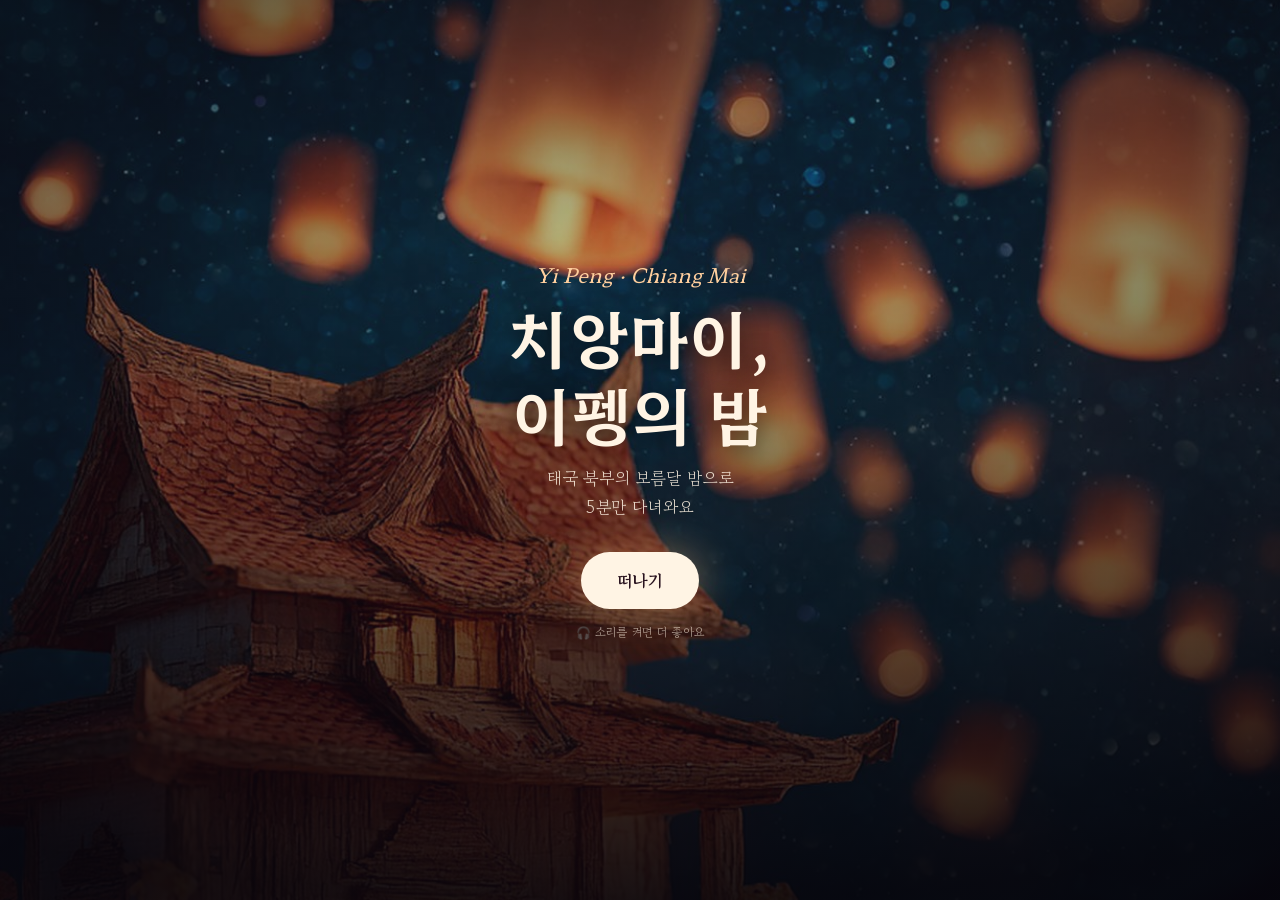
==== visit.html @ fa69e971 "Visit: show the whole illustration full-height, drop the blurred zoomed backdrop that made it look c" ====
<!doctype html>
<html lang="ko">
<head>
<meta charset="utf-8">
<meta name="viewport" content="width=device-width,initial-scale=1,viewport-fit=cover,user-scalable=no">
<meta name="theme-color" content="#07050c">
<title>FÊTE · 축제에 다녀오기</title>
<link rel="stylesheet" href="fonts/fonts.css">
<style>
:root{--it:'Fraunces','Hahmlet',serif;--ko:'Hahmlet','Gowun Batang',serif;--sans:'Gowun Batang',serif;--paper:#fff4e4;--gold:#ffcf9e}
*{box-sizing:border-box;margin:0;padding:0;-webkit-tap-highlight-color:transparent}
html,body{height:100%;background:#07050c;color:var(--paper);font-family:var(--sans);overflow:hidden;overscroll-behavior:none;touch-action:manipulation}
button{font:inherit;color:inherit;background:none;border:0;cursor:pointer}
#app{position:fixed;inset:0;max-width:520px;margin:0 auto;overflow:hidden;background:#07050c}
/* 장면 */
.layer{position:absolute;inset:0;opacity:0;transition:opacity 1.6s ease}
.layer.on{opacity:1}
.layer img,.layer video{position:absolute;inset:-6%;width:112%;height:112%;object-fit:cover;object-position:50% 40%}
.kb-in img{animation:kbIn 26s ease-out forwards}.kb-out img{animation:kbOut 26s ease-out forwards}.kb-up img{animation:kbUp 26s ease-out forwards}
@keyframes kbIn{from{transform:scale(1)}to{transform:scale(1.12)}}
@keyframes kbOut{from{transform:scale(1.14)}to{transform:scale(1.02)}}
@keyframes kbUp{from{transform:scale(1.1) translateY(4%)}to{transform:scale(1.1) translateY(-4%)}}
#shade{position:absolute;inset:0;pointer-events:none;background:linear-gradient(180deg,rgba(7,5,12,.55) 0%,rgba(7,5,12,0) 22%,rgba(7,5,12,0) 52%,rgba(7,5,12,.82) 100%)}
#grain{position:absolute;inset:-50%;pointer-events:none;opacity:.07;background-image:url("data:image/svg+xml,%3Csvg xmlns='http://www.w3.org/2000/svg' width='160' height='160'%3E%3Cfilter id='n'%3E%3CfeTurbulence type='fractalNoise' baseFrequency='.9' numOctaves='2'/%3E%3C/filter%3E%3Crect width='100%25' height='100%25' filter='url(%23n)'/%3E%3C/svg%3E");animation:grain 1s steps(4) infinite}
@keyframes grain{25%{transform:translate(-3%,2%)}50%{transform:translate(2%,-3%)}75%{transform:translate(-2%,-1%)}}
canvas#fx{position:absolute;inset:0;width:100%;height:100%;pointer-events:none}
/* 상단 */
#top{position:absolute;left:0;right:0;top:0;padding:calc(16px + env(safe-area-inset-top)) 20px 0;display:flex;justify-content:space-between;align-items:center;z-index:5}
.mark{font-family:var(--it);font-style:italic;font-weight:600;font-size:22px;text-shadow:0 0 16px rgba(255,200,150,.6)}
#chap{display:flex;gap:5px}#chap i{width:16px;height:2px;border-radius:2px;background:rgba(255,255,255,.28);transition:background .6s}#chap i.on{background:var(--gold)}
#snd{font-size:12px;padding:5px 11px;border:1px solid rgba(255,255,255,.35);border-radius:99px;background:rgba(0,0,0,.25)}
/* 장소 자막 */
#place{position:absolute;left:22px;top:calc(64px + env(safe-area-inset-top));z-index:5;opacity:0;transition:opacity 1.2s}
#place.on{opacity:1}
#place .p1{font-family:var(--it);font-style:italic;font-size:15px;color:var(--gold)}
#place .p2{font-family:var(--ko);font-weight:600;font-size:26px;margin-top:2px;text-shadow:0 2px 16px rgba(0,0,0,.6)}
/* 대사 */
#say{position:absolute;left:0;right:0;bottom:0;padding:0 24px calc(34px + env(safe-area-inset-bottom));z-index:6}
#who{font-size:12px;letter-spacing:.06em;color:var(--gold);margin-bottom:8px;opacity:0;transition:opacity .6s}
#line{font-family:var(--sans);font-size:clamp(18px,5.2vw,21px);line-height:1.62;word-break:keep-all;text-shadow:0 2px 12px rgba(0,0,0,.7);min-height:3.3em}
#line .w{opacity:0;transition:opacity .5s}#line .w.v{opacity:1}
#note{margin-top:12px;font-size:12.5px;line-height:1.55;color:#e9dccb;opacity:0;transition:opacity .8s;border-left:2px solid var(--gold);padding-left:10px}
#note.on{opacity:.9}
#next{position:absolute;right:24px;bottom:calc(30px + env(safe-area-inset-bottom));z-index:7;font-size:12px;opacity:0;transition:opacity .5s;color:#fff;letter-spacing:.08em}
#next.on{opacity:.75;animation:bob 1.6s ease-in-out infinite}
@keyframes bob{50%{transform:translateY(-4px)}}
/* 제스처 */
#gest{position:absolute;inset:0;z-index:4;touch-action:none}
#held{position:absolute;left:50%;top:44%;transform:translate(-50%,-50%);width:min(62vw,300px);z-index:3;pointer-events:none;opacity:0;transition:opacity .9s}
#held.on{opacity:1}
#held img{width:100%;display:block}
#held .lit{position:absolute;inset:0;opacity:0}
#held canvas{position:absolute;left:18%;top:26%;width:64%;height:42%}
#cue{position:absolute;left:0;right:0;top:calc(110px + env(safe-area-inset-top));text-align:center;z-index:6;font-size:13px;letter-spacing:.04em;opacity:0;transition:opacity .6s;text-shadow:0 1px 8px rgba(0,0,0,.8)}
#cue.on{opacity:.9}
#done{position:absolute;left:50%;bottom:calc(150px + env(safe-area-inset-bottom));transform:translateX(-50%);z-index:8;padding:10px 22px;border-radius:99px;background:var(--paper);color:#2a1420;font-weight:700;font-size:14px;opacity:0;pointer-events:none;transition:opacity .5s}
#done.on{opacity:1;pointer-events:auto}
/* 시작 / 끝 */
.card{position:absolute;inset:0;z-index:20;display:flex;flex-direction:column;align-items:center;justify-content:center;text-align:center;padding:30px;transition:opacity 1.2s}
.card.off{opacity:0;pointer-events:none}
#start{background:#07050c center 40%/cover}
#start .k{font-family:var(--it);font-style:italic;color:var(--gold);font-size:16px}
#start h1{font-family:var(--ko);font-weight:600;font-size:clamp(34px,10vw,46px);line-height:1.2;margin:8px 0 14px;text-shadow:0 4px 24px rgba(0,0,0,.6)}
#start p{font-size:14px;line-height:1.7;opacity:.85}
#go{margin-top:30px;padding:14px 30px;border-radius:99px;background:var(--paper);color:#2a1420;font-weight:700;font-size:15px;box-shadow:0 0 40px rgba(255,190,120,.45)}
#start small{margin-top:14px;font-size:12px;opacity:.6}
#end{background:rgba(7,5,12,.78);backdrop-filter:blur(10px);-webkit-backdrop-filter:blur(10px);opacity:0;pointer-events:none}
#end.on{opacity:1;pointer-events:auto}
#end .k{font-family:var(--it);font-style:italic;color:var(--gold);font-size:15px}
#end h2{font-family:var(--ko);font-weight:600;font-size:28px;margin:6px 0 18px}
#end .mem{width:min(84vw,360px);border-radius:20px;padding:18px;background:rgba(255,244,228,.07);border:1px solid rgba(255,255,255,.15);text-align:left}
#end .mem .t{font-size:11.5px;letter-spacing:.06em;color:var(--gold);margin:12px 0 6px}
#end .mem .t:first-child{margin-top:0}
#end .mem li{list-style:none;font-size:13.5px;line-height:1.6;margin:4px 0;padding-left:14px;position:relative}
#end .mem li::before{content:"·";position:absolute;left:2px;color:var(--gold)}
#end .wish{height:64px;border-radius:12px;background:rgba(0,0,0,.25);display:flex;align-items:center;justify-content:center}
#end .wish canvas{height:58px}
#end .dd{margin-top:14px;font-size:13px}
#end .btns{display:flex;gap:10px;margin-top:20px}
#end .btns a,#end .btns button{padding:11px 20px;border-radius:99px;border:1px solid rgba(255,255,255,.4);font-size:14px;text-decoration:none;color:#fff}
#end .btns .go2{background:var(--paper);color:#2a1420;border-color:var(--paper);font-weight:700}

/* ---------- 웹(넓은 화면): 왼쪽 그림 · 오른쪽 이야기, 그림책 펼친 면처럼 ---------- */
#bd{display:none}
@media (min-width:900px) and (min-aspect-ratio:1/1){
  #app{max-width:none;--ph:min(88vh,calc(44vw*16/9));--pw:calc(var(--ph)*9/16);--pl:max(6vw,calc(50vw - var(--pw) - 4vw))}
  #bd{display:block;position:absolute;inset:-8%;background:center/cover;filter:blur(46px) brightness(.38) saturate(1.2);transition:background-image 1.6s;transform:scale(1.1)}
  .layer{left:var(--pl);top:calc((100vh - var(--ph))/2);width:var(--pw);height:var(--ph);border-radius:26px;overflow:hidden;box-shadow:0 40px 120px rgba(0,0,0,.65),0 0 0 1px rgba(255,255,255,.08);right:auto;bottom:auto}
  #shade{left:var(--pl);top:calc((100vh - var(--ph))/2);width:var(--pw);height:var(--ph);right:auto;bottom:auto;border-radius:26px;background:linear-gradient(180deg,rgba(7,5,12,.25),rgba(7,5,12,0) 30%,rgba(7,5,12,0) 75%,rgba(7,5,12,.35))}
  #top{padding:28px 44px 0}.mark{font-size:28px}#chap i{width:26px}
  #say{left:calc(var(--pl) + var(--pw) + 6vw);right:7vw;top:50%;bottom:auto;transform:translateY(-40%);padding:0;max-width:560px}
  #who{font-size:14px;margin-bottom:14px}
  #line{font-size:clamp(22px,1.9vw,30px);line-height:1.65;min-height:auto}
  #note{font-size:15px;margin-top:18px}
  #next{left:calc(var(--pl) + var(--pw) + 6vw);right:auto;bottom:12vh;font-size:13px}
  #next::after{content:"  ·  스페이스바";opacity:.6}
  #place{left:calc(var(--pl) + var(--pw) + 6vw);top:22vh}
  #place .p1{font-size:18px}#place .p2{font-size:38px}
  #held{left:calc(var(--pl) + var(--pw)/2);top:50%;width:calc(var(--pw)*.62)}
  #cue{left:var(--pl);width:var(--pw);right:auto;top:calc((100vh - var(--ph))/2 + 28px);font-size:15px}
  #done{left:calc(var(--pl) + var(--pw)/2);bottom:calc((100vh - var(--ph))/2 + 40px);font-size:15px;padding:12px 26px}
  #start h1{font-size:64px}#start p{font-size:17px}#start .k{font-size:20px}#go{font-size:17px;padding:16px 36px}
  #start{background-size:cover;background-position:center 45%}
  #end h2{font-size:38px}#end .mem{width:440px;padding:24px}#end .mem li{font-size:15px}
}

/* 그림은 절대 자르지 않기: 전체를 보여주고, 남는 곳은 같은 그림을 흐리게 */
.layer img,.layer video{inset:0;width:100%;height:100%;object-fit:contain;object-position:50% 50%;animation:none!important}
#bd{display:block;position:absolute;inset:-8%;background:center/cover;filter:blur(40px) brightness(.4) saturate(1.2);transform:scale(1.1);transition:background-image 1.6s}
@media (min-width:900px) and (min-aspect-ratio:1/1){.layer img,.layer video{object-fit:contain}}

canvas#paint{position:absolute;inset:0;width:100%;height:100%;pointer-events:none}
#held{transition:opacity .9s,left 1.4s cubic-bezier(.3,.7,.3,1),top 1.4s cubic-bezier(.3,.7,.3,1),width 1.4s cubic-bezier(.3,.7,.3,1)}
#poem{position:absolute;left:50%;top:42%;transform:translate(-50%,-50%) rotate(-2deg) scale(.96);width:min(84vw,420px);z-index:3;opacity:0;transition:opacity 1.2s,transform 1.2s;pointer-events:none}
#poem.on{opacity:1;transform:translate(-50%,-50%) rotate(-2deg) scale(1)}
#poem img{width:100%;display:block;border-radius:6px;box-shadow:0 20px 60px rgba(0,0,0,.5)}
#poem .pl{position:absolute;left:14%;right:14%;top:22%;bottom:18%;display:flex;flex-direction:column;justify-content:center;gap:.4em;text-align:center;color:#3d2a3f;font-family:var(--sans);font-size:clamp(15px,4.4vw,20px)}
#end .wrap-wish[hidden]{display:none}
@media (min-width:900px) and (min-aspect-ratio:1/1){#poem{left:calc(var(--pl) + var(--pw)/2);width:calc(var(--pw)*.9)}#poem .pl{font-size:20px}}
@keyframes jolt{0%{transform:none}15%{transform:translate(-8px,5px)}30%{transform:translate(7px,-4px)}50%{transform:translate(-4px,-3px)}75%{transform:translate(3px,2px)}100%{transform:none}}#app.jolt{animation:jolt .5s ease-out}

/* 웹: 액자 없이 화면 꽉 차게 — 그림을 세로 전체 높이로, 양옆은 같은 장면이 이어지듯 */
@media (min-width:900px) and (min-aspect-ratio:1/1){
  #app{--ph:100vh;--pw:calc(100vh*9/16);--pl:max(4vw,calc(42vw - var(--pw)/2))}
  .layer,#shade{top:0;height:100vh;border-radius:0;box-shadow:none;-webkit-mask-image:linear-gradient(90deg,transparent 0,#000 9%,#000 91%,transparent 100%);mask-image:linear-gradient(90deg,transparent 0,#000 9%,#000 91%,transparent 100%)}
  #shade{background:linear-gradient(180deg,rgba(7,5,12,.35),rgba(7,5,12,0) 18%,rgba(7,5,12,0) 82%,rgba(7,5,12,.4))}
  #bd{inset:-4%;filter:blur(22px) brightness(.5) saturate(1.15);transform:scale(1.08)}
  #bd::after{content:"";position:absolute;inset:0;background:linear-gradient(90deg,rgba(7,5,12,.15) 0%,rgba(7,5,12,0) 30%,rgba(7,5,12,.55) 62%,rgba(7,5,12,.75) 100%)}
  #say{left:calc(var(--pl) + var(--pw) + 5vw)}
  #next,#place{left:calc(var(--pl) + var(--pw) + 5vw)}
  #cue{top:28px}
  #done{bottom:44px}
}

/* 흐린 큰 그림이 '잘린 창문'처럼 보이게 만들어서 제거: 배경은 축제 색 빛만 */
@media (min-width:900px) and (min-aspect-ratio:1/1){
  #bd{display:none!important}
  #app{background:radial-gradient(60% 80% at 30% 50%,color-mix(in srgb,var(--fc) 22%,transparent),transparent 70%),radial-gradient(50% 60% at 85% 80%,color-mix(in srgb,var(--fc) 10%,transparent),transparent 70%),#07050c}
  .layer,#shade{-webkit-mask-image:none;mask-image:none;box-shadow:0 0 120px rgba(0,0,0,.6)}
  #shade{background:none}
}
#bd{display:none!important}#app{background:radial-gradient(80% 50% at 50% 45%,color-mix(in srgb,var(--fc,#ffb347) 14%,transparent),transparent 75%),#07050c}
</style>
</head>
<body>
<div id="app">
  <div id="bd"></div><div class="layer" id="L1"></div><div class="layer" id="L2"></div>
  <div id="shade"></div><div id="grain"></div>
  <canvas id="paint"></canvas>
  <div id="held"><img class="un" alt=""><canvas id="ink" width="300" height="200"></canvas></div>
  <div id="poem"><img alt=""><div class="pl"></div></div>
  <canvas id="fx"></canvas>
  <div id="gest"></div>
  <div id="top"><div class="mark">FÊTE</div><div id="chap"></div><button id="snd">소리 끄기</button></div>
  <div id="place"><div class="p1"></div><div class="p2"></div></div>
  <div id="cue"></div>
  <button id="done">다 적었어요</button>
  <div id="say"><div id="who"></div><div id="line"></div><div id="note"></div></div>
  <div id="next">눌러서 계속 ›</div>
  <div class="card" id="start">
    <div class="k"></div>
    <h1></h1>
    <p></p>
    <button id="go">떠나기</button>
    <small>🎧 소리를 켜면 더 좋아요</small>
  </div>
  <div class="card" id="end">
    <div class="k"></div>
    <h2></h2>
    <div class="mem">
      <div class="wrap-wish"><div class="t" id="memo"></div><div class="wish"><canvas id="wishcopy" width="300" height="200"></canvas></div></div>
      <div class="t">알게 된 것</div>
      <ul id="learned"></ul>
    </div>
    <div class="dd" id="dday"></div>
    <div class="btns"><button id="again">처음부터</button><a class="go2" href="./">다른 축제로</a></div>
  </div>
</div>
<script src="js/stories.js"></script>
<script src="js/visit.js"></script>
</body>
</html>
---- fonts/fonts.css ----
/* hahmlet-[2]-400-normal */
@font-face {
  font-family: 'Hahmlet';
  font-style: normal;
  font-display: swap;
  font-weight: 400;
  src: url(hahmlet/hahmlet-2-400-normal.woff2) format('woff2');
  unicode-range: U+d723-d728,U+d72a-d733,U+d735-d748,U+d74a-d74f,U+d752-d753,U+d755-d757,U+d75a-d75f,U+d762-d764,U+d766-d768,U+d76a-d76b,U+d76d-d76f,U+d771-d787,U+d789-d78b,U+d78d-d78f,U+d791-d797,U+d79a,U+d79c,U+d79e-d7a3,U+f900-f909,U+f90b-f92e;
}

/* hahmlet-[3]-400-normal */
@font-face {
  font-family: 'Hahmlet';
  font-style: normal;
  font-display: swap;
  font-weight: 400;
  src: url(hahmlet/hahmlet-3-400-normal.woff2) format('woff2');
  unicode-range: U+d679-d68b,U+d68e-d69e,U+d6a0,U+d6a2-d6a7,U+d6a9-d6c3,U+d6c6-d6c7,U+d6c9-d6cb,U+d6cd-d6d3,U+d6d5-d6d6,U+d6d8-d6e3,U+d6e5-d6e7,U+d6e9-d6fb,U+d6fd-d717,U+d719-d71f,U+d721-d722;
}

/* hahmlet-[4]-400-normal */
@font-face {
  font-family: 'Hahmlet';
  font-style: normal;
  font-display: swap;
  font-weight: 400;
  src: url(hahmlet/hahmlet-4-400-normal.woff2) format('woff2');
  unicode-range: U+d5bc-d5c7,U+d5ca-d5cb,U+d5cd-d5cf,U+d5d1-d5d7,U+d5d9-d5da,U+d5dc,U+d5de-d5e3,U+d5e6-d5e7,U+d5e9-d5eb,U+d5ed-d5f6,U+d5f8,U+d5fa-d5ff,U+d602-d603,U+d605-d607,U+d609-d60f,U+d612-d613,U+d616-d61b,U+d61d-d637,U+d63a-d63b,U+d63d-d63f,U+d641-d647,U+d64a-d64c,U+d64e-d653,U+d656-d657,U+d659-d65b,U+d65d-d666,U+d668,U+d66a-d678;
}

/* hahmlet-[5]-400-normal */
@font-face {
  font-family: 'Hahmlet';
  font-style: normal;
  font-display: swap;
  font-weight: 400;
  src: url(hahmlet/hahmlet-5-400-normal.woff2) format('woff2');
  unicode-range: U+d507,U+d509-d50b,U+d50d-d513,U+d515-d53b,U+d53e-d53f,U+d541-d543,U+d545-d54c,U+d54e,U+d550,U+d552-d557,U+d55a-d55b,U+d55d-d55f,U+d561-d564,U+d566-d567,U+d56a,U+d56c,U+d56e-d573,U+d576-d577,U+d579-d583,U+d585-d586,U+d58a-d5a4,U+d5a6-d5bb;
}

/* hahmlet-[6]-400-normal */
@font-face {
  font-family: 'Hahmlet';
  font-style: normal;
  font-display: swap;
  font-weight: 400;
  src: url(hahmlet/hahmlet-6-400-normal.woff2) format('woff2');
  unicode-range: U+d464-d477,U+d47a-d47b,U+d47d-d47f,U+d481-d487,U+d489-d48a,U+d48c,U+d48e-d4e7,U+d4e9-d503,U+d505-d506;
}

/* hahmlet-[7]-400-normal */
@font-face {
  font-family: 'Hahmlet';
  font-style: normal;
  font-display: swap;
  font-weight: 400;
  src: url(hahmlet/hahmlet-7-400-normal.woff2) format('woff2');
  unicode-range: U+d3bf-d3c7,U+d3ca-d3cf,U+d3d1-d3eb,U+d3ee-d3ef,U+d3f1-d3f3,U+d3f5-d3fb,U+d3fd-d400,U+d402-d45b,U+d45d-d463;
}

/* hahmlet-[8]-400-normal */
@font-face {
  font-family: 'Hahmlet';
  font-style: normal;
  font-display: swap;
  font-weight: 400;
  src: url(hahmlet/hahmlet-8-400-normal.woff2) format('woff2');
  unicode-range: U+d2ff,U+d302-d304,U+d306-d30b,U+d30f,U+d311-d313,U+d315-d31b,U+d31e,U+d322-d324,U+d326-d327,U+d32a-d32b,U+d32d-d32f,U+d331-d337,U+d339-d33c,U+d33e-d37b,U+d37e-d37f,U+d381-d383,U+d385-d38b,U+d38e-d390,U+d392-d397,U+d39a-d39b,U+d39d-d39f,U+d3a1-d3a7,U+d3a9-d3aa,U+d3ac,U+d3ae-d3b3,U+d3b5-d3b7,U+d3b9-d3bb,U+d3bd-d3be;
}

/* hahmlet-[9]-400-normal */
@font-face {
  font-family: 'Hahmlet';
  font-style: normal;
  font-display: swap;
  font-weight: 400;
  src: url(hahmlet/hahmlet-9-400-normal.woff2) format('woff2');
  unicode-range: U+d257-d27f,U+d281-d29b,U+d29d-d29f,U+d2a1-d2ab,U+d2ad-d2b7,U+d2ba-d2bb,U+d2bd-d2bf,U+d2c1-d2c7,U+d2c9-d2ef,U+d2f2-d2f3,U+d2f5-d2f7,U+d2f9-d2fe;
}

/* hahmlet-[10]-400-normal */
@font-face {
  font-family: 'Hahmlet';
  font-style: normal;
  font-display: swap;
  font-weight: 400;
  src: url(hahmlet/hahmlet-10-400-normal.woff2) format('woff2');
  unicode-range: U+d1b4,U+d1b6-d1f3,U+d1f5-d22b,U+d22e-d22f,U+d231-d233,U+d235-d23b,U+d23d-d240,U+d242-d256;
}

/* hahmlet-[11]-400-normal */
@font-face {
  font-family: 'Hahmlet';
  font-style: normal;
  font-display: swap;
  font-weight: 400;
  src: url(hahmlet/hahmlet-11-400-normal.woff2) format('woff2');
  unicode-range: U+d105-d12f,U+d132-d133,U+d135-d137,U+d139-d13f,U+d141-d142,U+d144,U+d146-d14b,U+d14e-d14f,U+d151-d153,U+d155-d15b,U+d15e-d187,U+d189-d19f,U+d1a2-d1a3,U+d1a5-d1a7,U+d1a9-d1af,U+d1b2-d1b3;
}

/* hahmlet-[12]-400-normal */
@font-face {
  font-family: 'Hahmlet';
  font-style: normal;
  font-display: swap;
  font-weight: 400;
  src: url(hahmlet/hahmlet-12-400-normal.woff2) format('woff2');
  unicode-range: U+d04b-d04f,U+d051-d057,U+d059-d06b,U+d06d-d06f,U+d071-d073,U+d075-d07b,U+d07e-d0a3,U+d0a6-d0a7,U+d0a9-d0ab,U+d0ad-d0b3,U+d0b6,U+d0b8,U+d0ba-d0bf,U+d0c2-d0c3,U+d0c5-d0c7,U+d0c9-d0cf,U+d0d2,U+d0d6-d0db,U+d0de-d0df,U+d0e1-d0e3,U+d0e5-d0eb,U+d0ee-d0f0,U+d0f2-d104;
}

/* hahmlet-[13]-400-normal */
@font-face {
  font-family: 'Hahmlet';
  font-style: normal;
  font-display: swap;
  font-weight: 400;
  src: url(hahmlet/hahmlet-13-400-normal.woff2) format('woff2');
  unicode-range: U+cfa2-cfc3,U+cfc5-cfdf,U+cfe2-cfe3,U+cfe5-cfe7,U+cfe9-cff4,U+cff6-cffb,U+cffd-cfff,U+d001-d003,U+d005-d017,U+d019-d033,U+d036-d037,U+d039-d03b,U+d03d-d04a;
}

/* hahmlet-[14]-400-normal */
@font-face {
  font-family: 'Hahmlet';
  font-style: normal;
  font-display: swap;
  font-weight: 400;
  src: url(hahmlet/hahmlet-14-400-normal.woff2) format('woff2');
  unicode-range: U+cef0-cef3,U+cef6,U+cef9-ceff,U+cf01-cf03,U+cf05-cf07,U+cf09-cf0f,U+cf11-cf12,U+cf14-cf1b,U+cf1d-cf1f,U+cf21-cf2f,U+cf31-cf53,U+cf56-cf57,U+cf59-cf5b,U+cf5d-cf63,U+cf66,U+cf68,U+cf6a-cf6f,U+cf71-cf84,U+cf86-cf8b,U+cf8d-cfa1;
}

/* hahmlet-[15]-400-normal */
@font-face {
  font-family: 'Hahmlet';
  font-style: normal;
  font-display: swap;
  font-weight: 400;
  src: url(hahmlet/hahmlet-15-400-normal.woff2) format('woff2');
  unicode-range: U+ce3c-ce57,U+ce5a-ce5b,U+ce5d-ce5f,U+ce61-ce67,U+ce6a,U+ce6c,U+ce6e-ce73,U+ce76-ce77,U+ce79-ce7b,U+ce7d-ce83,U+ce85-ce88,U+ce8a-ce8f,U+ce91-ce93,U+ce95-ce97,U+ce99-ce9f,U+cea2,U+cea4-ceab,U+cead-cee3,U+cee6-cee7,U+cee9-ceeb,U+ceed-ceef;
}

/* hahmlet-[16]-400-normal */
@font-face {
  font-family: 'Hahmlet';
  font-style: normal;
  font-display: swap;
  font-weight: 400;
  src: url(hahmlet/hahmlet-16-400-normal.woff2) format('woff2');
  unicode-range: U+cd92-cd93,U+cd96-cd97,U+cd99-cd9b,U+cd9d-cda3,U+cda6-cda8,U+cdaa-cdaf,U+cdb1-cdc3,U+cdc5-cdcb,U+cdcd-cde7,U+cde9-ce03,U+ce05-ce1f,U+ce22-ce34,U+ce36-ce3b;
}

/* hahmlet-[17]-400-normal */
@font-face {
  font-family: 'Hahmlet';
  font-style: normal;
  font-display: swap;
  font-weight: 400;
  src: url(hahmlet/hahmlet-17-400-normal.woff2) format('woff2');
  unicode-range: U+ccef-cd07,U+cd0a-cd0b,U+cd0d-cd1a,U+cd1c,U+cd1e-cd2b,U+cd2d-cd5b,U+cd5d-cd77,U+cd79-cd91;
}

/* hahmlet-[18]-400-normal */
@font-face {
  font-family: 'Hahmlet';
  font-style: normal;
  font-display: swap;
  font-weight: 400;
  src: url(hahmlet/hahmlet-18-400-normal.woff2) format('woff2');
  unicode-range: U+cc3f-cc43,U+cc46-cc47,U+cc49-cc4b,U+cc4d-cc53,U+cc55-cc58,U+cc5a-cc5f,U+cc61-cc97,U+cc9a-cc9b,U+cc9d-cc9f,U+cca1-cca7,U+ccaa,U+ccac,U+ccae-ccb3,U+ccb6-ccb7,U+ccb9-ccbb,U+ccbd-cccf,U+ccd1-cce3,U+cce5-ccee;
}

/* hahmlet-[19]-400-normal */
@font-face {
  font-family: 'Hahmlet';
  font-style: normal;
  font-display: swap;
  font-weight: 400;
  src: url(hahmlet/hahmlet-19-400-normal.woff2) format('woff2');
  unicode-range: U+cb91-cbd3,U+cbd5-cbe3,U+cbe5-cc0b,U+cc0e-cc0f,U+cc11-cc13,U+cc15-cc1b,U+cc1d-cc20,U+cc23-cc27,U+cc2a-cc2b,U+cc2d,U+cc2f,U+cc31-cc37,U+cc3a,U+cc3c;
}

/* hahmlet-[20]-400-normal */
@font-face {
  font-family: 'Hahmlet';
  font-style: normal;
  font-display: swap;
  font-weight: 400;
  src: url(hahmlet/hahmlet-20-400-normal.woff2) format('woff2');
  unicode-range: U+caf4-cb47,U+cb4a-cb90;
}

/* hahmlet-[21]-400-normal */
@font-face {
  font-family: 'Hahmlet';
  font-style: normal;
  font-display: swap;
  font-weight: 400;
  src: url(hahmlet/hahmlet-21-400-normal.woff2) format('woff2');
  unicode-range: U+ca4a-ca4b,U+ca4e-ca4f,U+ca51-ca53,U+ca55-ca5b,U+ca5d-ca60,U+ca62-ca83,U+ca85-cabb,U+cabe-cabf,U+cac1-cac3,U+cac5-cacb,U+cacd-cad0,U+cad2,U+cad4-cad8,U+cada-caf3;
}

/* hahmlet-[22]-400-normal */
@font-face {
  font-family: 'Hahmlet';
  font-style: normal;
  font-display: swap;
  font-weight: 400;
  src: url(hahmlet/hahmlet-22-400-normal.woff2) format('woff2');
  unicode-range: U+c996-c997,U+c99a-c99c,U+c99e-c9bf,U+c9c2-c9c3,U+c9c5-c9c7,U+c9c9-c9cf,U+c9d2,U+c9d4,U+c9d7-c9d8,U+c9db,U+c9de-c9df,U+c9e1-c9e3,U+c9e5-c9e6,U+c9e8-c9eb,U+c9ee-c9f0,U+c9f2-c9f7,U+c9f9-ca0b,U+ca0d-ca28,U+ca2a-ca49;
}

/* hahmlet-[23]-400-normal */
@font-face {
  font-family: 'Hahmlet';
  font-style: normal;
  font-display: swap;
  font-weight: 400;
  src: url(hahmlet/hahmlet-23-400-normal.woff2) format('woff2');
  unicode-range: U+c8e9-c8f4,U+c8f6-c8fb,U+c8fe-c8ff,U+c901-c903,U+c905-c90b,U+c90e-c910,U+c912-c917,U+c919-c92b,U+c92d-c94f,U+c951-c953,U+c955-c96b,U+c96d-c973,U+c975-c987,U+c98a-c98b,U+c98d-c98f,U+c991-c995;
}

/* hahmlet-[24]-400-normal */
@font-face {
  font-family: 'Hahmlet';
  font-style: normal;
  font-display: swap;
  font-weight: 400;
  src: url(hahmlet/hahmlet-24-400-normal.woff2) format('woff2');
  unicode-range: U+c841-c84b,U+c84d-c86f,U+c872-c873,U+c875-c877,U+c879-c87f,U+c882-c884,U+c887-c88a,U+c88d-c8c3,U+c8c5-c8df,U+c8e1-c8e8;
}

/* hahmlet-[25]-400-normal */
@font-face {
  font-family: 'Hahmlet';
  font-style: normal;
  font-display: swap;
  font-weight: 400;
  src: url(hahmlet/hahmlet-25-400-normal.woff2) format('woff2');
  unicode-range: U+c779-c77b,U+c77e-c782,U+c786,U+c78b,U+c78d,U+c78f,U+c792-c793,U+c795,U+c797,U+c799-c79f,U+c7a2,U+c7a7-c7ab,U+c7ae-c7bb,U+c7bd-c7c0,U+c7c2-c7c7,U+c7c9-c7dc,U+c7de-c7ff,U+c802-c803,U+c805-c807,U+c809,U+c80b-c80f,U+c812,U+c814,U+c817-c81b,U+c81e-c81f,U+c821-c823,U+c825-c82e,U+c830-c837,U+c839-c83b,U+c83d-c840;
}

/* hahmlet-[26]-400-normal */
@font-face {
  font-family: 'Hahmlet';
  font-style: normal;
  font-display: swap;
  font-weight: 400;
  src: url(hahmlet/hahmlet-26-400-normal.woff2) format('woff2');
  unicode-range: U+c6bb-c6bf,U+c6c2,U+c6c4,U+c6c6-c6cb,U+c6ce-c6cf,U+c6d1-c6d3,U+c6d5-c6db,U+c6dd-c6df,U+c6e1-c6e7,U+c6e9-c6eb,U+c6ed-c6ef,U+c6f1-c6f8,U+c6fa-c703,U+c705-c707,U+c709-c70b,U+c70d-c716,U+c718,U+c71a-c71f,U+c722-c723,U+c725-c727,U+c729-c734,U+c736-c73b,U+c73e-c73f,U+c741-c743,U+c745-c74b,U+c74e-c750,U+c752-c757,U+c759-c773,U+c776-c777;
}

/* hahmlet-[27]-400-normal */
@font-face {
  font-family: 'Hahmlet';
  font-style: normal;
  font-display: swap;
  font-weight: 400;
  src: url(hahmlet/hahmlet-27-400-normal.woff2) format('woff2');
  unicode-range: U+c5f5-c5fb,U+c5fe,U+c602-c605,U+c607,U+c609-c60f,U+c611-c61a,U+c61c-c623,U+c626-c627,U+c629-c62b,U+c62d,U+c62f-c632,U+c636,U+c638,U+c63a-c63f,U+c642-c643,U+c645-c647,U+c649-c652,U+c656-c65b,U+c65d-c65f,U+c661-c663,U+c665-c677,U+c679-c67b,U+c67d-c693,U+c696-c697,U+c699-c69b,U+c69d-c6a3,U+c6a6,U+c6a8,U+c6aa-c6af,U+c6b2-c6b3,U+c6b5-c6b7,U+c6b9-c6ba;
}

/* hahmlet-[28]-400-normal */
@font-face {
  font-family: 'Hahmlet';
  font-style: normal;
  font-display: swap;
  font-weight: 400;
  src: url(hahmlet/hahmlet-28-400-normal.woff2) format('woff2');
  unicode-range: U+c517-c527,U+c52a-c52b,U+c52d-c52f,U+c531-c538,U+c53a,U+c53c,U+c53e-c543,U+c546-c547,U+c54b,U+c54d-c552,U+c556,U+c55a-c55b,U+c55d,U+c55f,U+c562-c563,U+c565-c567,U+c569-c56f,U+c572,U+c574,U+c576-c57b,U+c57e-c57f,U+c581-c583,U+c585-c586,U+c588-c58b,U+c58e,U+c590,U+c592-c596,U+c599-c5b3,U+c5b6-c5b7,U+c5ba,U+c5be-c5c3,U+c5ca-c5cb,U+c5cd,U+c5cf,U+c5d2-c5d3,U+c5d5-c5d7,U+c5d9-c5df,U+c5e1-c5e2,U+c5e4,U+c5e6-c5eb,U+c5ef,U+c5f1-c5f3;
}

/* hahmlet-[29]-400-normal */
@font-face {
  font-family: 'Hahmlet';
  font-style: normal;
  font-display: swap;
  font-weight: 400;
  src: url(hahmlet/hahmlet-29-400-normal.woff2) format('woff2');
  unicode-range: U+c475-c4ef,U+c4f2-c4f3,U+c4f5-c4f7,U+c4f9-c4ff,U+c502-c50b,U+c50d-c516;
}

/* hahmlet-[30]-400-normal */
@font-face {
  font-family: 'Hahmlet';
  font-style: normal;
  font-display: swap;
  font-weight: 400;
  src: url(hahmlet/hahmlet-30-400-normal.woff2) format('woff2');
  unicode-range: U+c3d0-c3d7,U+c3da-c3db,U+c3dd-c3de,U+c3e1-c3ec,U+c3ee-c3f3,U+c3f5-c42b,U+c42d-c463,U+c466-c474;
}

/* hahmlet-[31]-400-normal */
@font-face {
  font-family: 'Hahmlet';
  font-style: normal;
  font-display: swap;
  font-weight: 400;
  src: url(hahmlet/hahmlet-31-400-normal.woff2) format('woff2');
  unicode-range: U+c32b-c367,U+c36a-c36b,U+c36d-c36f,U+c371-c377,U+c37a-c37b,U+c37e-c383,U+c385-c387,U+c389-c3cf;
}

/* hahmlet-[32]-400-normal */
@font-face {
  font-family: 'Hahmlet';
  font-style: normal;
  font-display: swap;
  font-weight: 400;
  src: url(hahmlet/hahmlet-32-400-normal.woff2) format('woff2');
  unicode-range: U+c26a-c26b,U+c26d-c26f,U+c271-c273,U+c275-c27b,U+c27e-c287,U+c289-c28f,U+c291-c297,U+c299-c29a,U+c29c-c2a3,U+c2a5-c2a7,U+c2a9-c2ab,U+c2ad-c2b3,U+c2b6,U+c2b8,U+c2ba-c2bb,U+c2bd-c2db,U+c2de-c2df,U+c2e1-c2e2,U+c2e5-c2ea,U+c2ee,U+c2f0,U+c2f2-c2f5,U+c2f7,U+c2fa-c2fb,U+c2fd-c2ff,U+c301-c307,U+c309-c30c,U+c30e-c312,U+c315-c323,U+c325-c328,U+c32a;
}

/* hahmlet-[33]-400-normal */
@font-face {
  font-family: 'Hahmlet';
  font-style: normal;
  font-display: swap;
  font-weight: 400;
  src: url(hahmlet/hahmlet-33-400-normal.woff2) format('woff2');
  unicode-range: U+c1bc-c1c3,U+c1c5-c1df,U+c1e1-c1fb,U+c1fd-c203,U+c205-c20c,U+c20e,U+c210-c217,U+c21a-c21b,U+c21d-c21e,U+c221-c227,U+c229-c22a,U+c22c,U+c22e,U+c230,U+c233-c24f,U+c251-c257,U+c259-c269;
}

/* hahmlet-[34]-400-normal */
@font-face {
  font-family: 'Hahmlet';
  font-style: normal;
  font-display: swap;
  font-weight: 400;
  src: url(hahmlet/hahmlet-34-400-normal.woff2) format('woff2');
  unicode-range: U+c101-c11b,U+c11f,U+c121-c123,U+c125-c12b,U+c12e,U+c132-c137,U+c13a-c13b,U+c13d-c13f,U+c141-c147,U+c14a,U+c14c-c153,U+c155-c157,U+c159-c15b,U+c15d-c166,U+c169-c16f,U+c171-c177,U+c179-c18b,U+c18e-c18f,U+c191-c193,U+c195-c19b,U+c19d-c19e,U+c1a0,U+c1a2-c1a4,U+c1a6-c1bb;
}

/* hahmlet-[35]-400-normal */
@font-face {
  font-family: 'Hahmlet';
  font-style: normal;
  font-display: swap;
  font-weight: 400;
  src: url(hahmlet/hahmlet-35-400-normal.woff2) format('woff2');
  unicode-range: U+c049-c057,U+c059-c05b,U+c05d-c05f,U+c061-c067,U+c069-c08f,U+c091-c0ab,U+c0ae-c0af,U+c0b1-c0b3,U+c0b5,U+c0b7-c0bb,U+c0be,U+c0c2-c0c7,U+c0ca-c0cb,U+c0cd-c0cf,U+c0d1-c0d7,U+c0d9-c0da,U+c0dc,U+c0de-c0e3,U+c0e5-c0eb,U+c0ed-c0f3,U+c0f6,U+c0f8,U+c0fa-c0ff;
}

/* hahmlet-[36]-400-normal */
@font-face {
  font-family: 'Hahmlet';
  font-style: normal;
  font-display: swap;
  font-weight: 400;
  src: url(hahmlet/hahmlet-36-400-normal.woff2) format('woff2');
  unicode-range: U+bfa7-bfaf,U+bfb1-bfc4,U+bfc6-bfcb,U+bfce-bfcf,U+bfd1-bfd3,U+bfd5-bfdb,U+bfdd-c048;
}

/* hahmlet-[37]-400-normal */
@font-face {
  font-family: 'Hahmlet';
  font-style: normal;
  font-display: swap;
  font-weight: 400;
  src: url(hahmlet/hahmlet-37-400-normal.woff2) format('woff2');
  unicode-range: U+bf07,U+bf09-bf3f,U+bf41-bf4f,U+bf52-bf54,U+bf56-bfa6;
}

/* hahmlet-[38]-400-normal */
@font-face {
  font-family: 'Hahmlet';
  font-style: normal;
  font-display: swap;
  font-weight: 400;
  src: url(hahmlet/hahmlet-38-400-normal.woff2) format('woff2');
  unicode-range: U+be56,U+be58,U+be5c-be5f,U+be62-be63,U+be65-be67,U+be69-be74,U+be76-be7b,U+be7e-be7f,U+be81-be8e,U+be90,U+be92-bea7,U+bea9-becf,U+bed2-bed3,U+bed5-bed6,U+bed9-bee3,U+bee6-bf06;
}

/* hahmlet-[39]-400-normal */
@font-face {
  font-family: 'Hahmlet';
  font-style: normal;
  font-display: swap;
  font-weight: 400;
  src: url(hahmlet/hahmlet-39-400-normal.woff2) format('woff2');
  unicode-range: U+bdb0-bdd3,U+bdd5-bdef,U+bdf1-be0b,U+be0d-be0f,U+be11-be13,U+be15-be43,U+be46-be47,U+be49-be4b,U+be4d-be53;
}

/* hahmlet-[40]-400-normal */
@font-face {
  font-family: 'Hahmlet';
  font-style: normal;
  font-display: swap;
  font-weight: 400;
  src: url(hahmlet/hahmlet-40-400-normal.woff2) format('woff2');
  unicode-range: U+bd03,U+bd06,U+bd08,U+bd0a-bd0f,U+bd11-bd22,U+bd25-bd47,U+bd49-bd58,U+bd5a-bd7f,U+bd82-bd83,U+bd85-bd87,U+bd8a-bd8f,U+bd91-bd92,U+bd94,U+bd96-bd98,U+bd9a-bdaf;
}

/* hahmlet-[41]-400-normal */
@font-face {
  font-family: 'Hahmlet';
  font-style: normal;
  font-display: swap;
  font-weight: 400;
  src: url(hahmlet/hahmlet-41-400-normal.woff2) format('woff2');
  unicode-range: U+bc4e-bc83,U+bc86-bc87,U+bc89-bc8b,U+bc8d-bc93,U+bc96,U+bc98,U+bc9b-bc9f,U+bca2-bca3,U+bca5-bca7,U+bca9-bcb2,U+bcb4-bcbb,U+bcbe-bcbf,U+bcc1-bcc3,U+bcc5-bccc,U+bcce-bcd0,U+bcd2-bcd4,U+bcd6-bcf3,U+bcf7,U+bcf9-bcfb,U+bcfd-bd02;
}

/* hahmlet-[42]-400-normal */
@font-face {
  font-family: 'Hahmlet';
  font-style: normal;
  font-display: swap;
  font-weight: 400;
  src: url(hahmlet/hahmlet-42-400-normal.woff2) format('woff2');
  unicode-range: U+bb90-bba3,U+bba5-bbab,U+bbad-bbbf,U+bbc1-bbf7,U+bbfa-bbfb,U+bbfd-bbfe,U+bc01-bc07,U+bc09-bc0a,U+bc0e,U+bc10,U+bc12-bc13,U+bc17,U+bc19-bc1a,U+bc1e,U+bc20-bc23,U+bc26,U+bc28,U+bc2a-bc2c,U+bc2e-bc2f,U+bc32-bc33,U+bc35-bc37,U+bc39-bc3f,U+bc41-bc42,U+bc44,U+bc46-bc48,U+bc4a-bc4d;
}

/* hahmlet-[43]-400-normal */
@font-face {
  font-family: 'Hahmlet';
  font-style: normal;
  font-display: swap;
  font-weight: 400;
  src: url(hahmlet/hahmlet-43-400-normal.woff2) format('woff2');
  unicode-range: U+bae6-bafb,U+bafd-bb17,U+bb19-bb33,U+bb37,U+bb39-bb3a,U+bb3d-bb43,U+bb45-bb46,U+bb48,U+bb4a-bb4f,U+bb51-bb53,U+bb55-bb57,U+bb59-bb62,U+bb64-bb8f;
}

/* hahmlet-[44]-400-normal */
@font-face {
  font-family: 'Hahmlet';
  font-style: normal;
  font-display: swap;
  font-weight: 400;
  src: url(hahmlet/hahmlet-44-400-normal.woff2) format('woff2');
  unicode-range: U+ba30-ba37,U+ba3a-ba3b,U+ba3d-ba3f,U+ba41-ba47,U+ba49-ba4a,U+ba4c,U+ba4e-ba53,U+ba56-ba57,U+ba59-ba5b,U+ba5d-ba63,U+ba65-ba66,U+ba68-ba6f,U+ba71-ba73,U+ba75-ba77,U+ba79-ba84,U+ba86,U+ba88-baa7,U+baaa,U+baad-baaf,U+bab1-bab7,U+baba,U+babc,U+babe-bae5;
}

/* hahmlet-[45]-400-normal */
@font-face {
  font-family: 'Hahmlet';
  font-style: normal;
  font-display: swap;
  font-weight: 400;
  src: url(hahmlet/hahmlet-45-400-normal.woff2) format('woff2');
  unicode-range: U+b96e-b973,U+b976-b977,U+b979-b97b,U+b97d-b983,U+b986,U+b988,U+b98a-b98d,U+b98f-b9ab,U+b9ae-b9af,U+b9b1-b9b3,U+b9b5-b9bb,U+b9be,U+b9c0,U+b9c2-b9c7,U+b9ca-b9cb,U+b9cd,U+b9d2-b9d7,U+b9da,U+b9dc,U+b9df-b9e0,U+b9e2,U+b9e6-b9e7,U+b9e9-b9f3,U+b9f6,U+b9f8,U+b9fb-ba2f;
}

/* hahmlet-[46]-400-normal */
@font-face {
  font-family: 'Hahmlet';
  font-style: normal;
  font-display: swap;
  font-weight: 400;
  src: url(hahmlet/hahmlet-46-400-normal.woff2) format('woff2');
  unicode-range: U+b8bf-b8cb,U+b8cd-b8e0,U+b8e2-b8e7,U+b8ea-b8eb,U+b8ed-b8ef,U+b8f1-b8f7,U+b8fa,U+b8fc,U+b8fe-b903,U+b905-b917,U+b919-b91f,U+b921-b93b,U+b93d-b957,U+b95a-b95b,U+b95d-b95f,U+b961-b967,U+b969-b96c;
}

/* hahmlet-[47]-400-normal */
@font-face {
  font-family: 'Hahmlet';
  font-style: normal;
  font-display: swap;
  font-weight: 400;
  src: url(hahmlet/hahmlet-47-400-normal.woff2) format('woff2');
  unicode-range: U+b80d-b80f,U+b811-b817,U+b81a,U+b81c-b823,U+b826-b827,U+b829-b82b,U+b82d-b833,U+b836,U+b83a-b83f,U+b841-b85b,U+b85e-b85f,U+b861-b863,U+b865-b86b,U+b86e,U+b870,U+b872-b8af,U+b8b1-b8be;
}

/* hahmlet-[48]-400-normal */
@font-face {
  font-family: 'Hahmlet';
  font-style: normal;
  font-display: swap;
  font-weight: 400;
  src: url(hahmlet/hahmlet-48-400-normal.woff2) format('woff2');
  unicode-range: U+b74d-b75f,U+b761-b763,U+b765-b774,U+b776-b77b,U+b77e-b77f,U+b781-b783,U+b785-b78b,U+b78e,U+b792-b796,U+b79a-b79b,U+b79d-b7a7,U+b7aa,U+b7ae-b7b3,U+b7b6-b7c8,U+b7ca-b7eb,U+b7ee-b7ef,U+b7f1-b7f3,U+b7f5-b7fb,U+b7fe,U+b802-b806,U+b80a-b80b;
}

/* hahmlet-[49]-400-normal */
@font-face {
  font-family: 'Hahmlet';
  font-style: normal;
  font-display: swap;
  font-weight: 400;
  src: url(hahmlet/hahmlet-49-400-normal.woff2) format('woff2');
  unicode-range: U+b6a7-b6aa,U+b6ac-b6b0,U+b6b2-b6ef,U+b6f1-b727,U+b72a-b72b,U+b72d-b72e,U+b731-b737,U+b739-b73a,U+b73c-b743,U+b745-b74c;
}

/* hahmlet-[50]-400-normal */
@font-face {
  font-family: 'Hahmlet';
  font-style: normal;
  font-display: swap;
  font-weight: 400;
  src: url(hahmlet/hahmlet-50-400-normal.woff2) format('woff2');
  unicode-range: U+b605-b60f,U+b612-b617,U+b619-b624,U+b626-b69b,U+b69e-b6a3,U+b6a5-b6a6;
}

/* hahmlet-[51]-400-normal */
@font-face {
  font-family: 'Hahmlet';
  font-style: normal;
  font-display: swap;
  font-weight: 400;
  src: url(hahmlet/hahmlet-51-400-normal.woff2) format('woff2');
  unicode-range: U+b55f,U+b562-b583,U+b585-b59f,U+b5a2-b5a3,U+b5a5-b5a7,U+b5a9-b5b2,U+b5b5-b5ba,U+b5bd-b604;
}

/* hahmlet-[52]-400-normal */
@font-face {
  font-family: 'Hahmlet';
  font-style: normal;
  font-display: swap;
  font-weight: 400;
  src: url(hahmlet/hahmlet-52-400-normal.woff2) format('woff2');
  unicode-range: U+b4a5-b4b6,U+b4b8-b4bf,U+b4c1-b4c7,U+b4c9-b4db,U+b4de-b4df,U+b4e1-b4e2,U+b4e5-b4eb,U+b4ee,U+b4f0,U+b4f2-b513,U+b516-b517,U+b519-b51a,U+b51d-b523,U+b526,U+b528,U+b52b-b52f,U+b532-b533,U+b535-b537,U+b539-b53f,U+b541-b544,U+b546-b54b,U+b54d-b54f,U+b551-b55b,U+b55d-b55e;
}

/* hahmlet-[53]-400-normal */
@font-face {
  font-family: 'Hahmlet';
  font-style: normal;
  font-display: swap;
  font-weight: 400;
  src: url(hahmlet/hahmlet-53-400-normal.woff2) format('woff2');
  unicode-range: U+b3f8-b3fb,U+b3fd-b40f,U+b411-b417,U+b419-b41b,U+b41d-b41f,U+b421-b427,U+b42a-b42b,U+b42d-b44f,U+b452-b453,U+b455-b457,U+b459-b45f,U+b462-b464,U+b466-b46b,U+b46d-b47f,U+b481-b4a3;
}

/* hahmlet-[54]-400-normal */
@font-face {
  font-family: 'Hahmlet';
  font-style: normal;
  font-display: swap;
  font-weight: 400;
  src: url(hahmlet/hahmlet-54-400-normal.woff2) format('woff2');
  unicode-range: U+b342-b353,U+b356-b357,U+b359-b35b,U+b35d-b35e,U+b360-b363,U+b366,U+b368,U+b36a-b36d,U+b36f,U+b372-b373,U+b375-b377,U+b379-b37f,U+b381-b382,U+b384,U+b386-b38b,U+b38d-b3c3,U+b3c6-b3c7,U+b3c9-b3ca,U+b3cd-b3d3,U+b3d6,U+b3d8,U+b3da-b3f7;
}

/* hahmlet-[55]-400-normal */
@font-face {
  font-family: 'Hahmlet';
  font-style: normal;
  font-display: swap;
  font-weight: 400;
  src: url(hahmlet/hahmlet-55-400-normal.woff2) format('woff2');
  unicode-range: U+b27c-b283,U+b285-b28f,U+b292-b293,U+b295-b297,U+b29a-b29f,U+b2a1-b2a4,U+b2a7-b2a9,U+b2ab,U+b2ad-b2c7,U+b2ca-b2cb,U+b2cd-b2cf,U+b2d1-b2d7,U+b2da,U+b2dc,U+b2de-b2e3,U+b2e7,U+b2e9-b2ea,U+b2ef-b2f3,U+b2f6,U+b2f8,U+b2fa-b2fb,U+b2fd-b2fe,U+b302-b303,U+b305-b307,U+b309-b30f,U+b312,U+b316-b31b,U+b31d-b341;
}

/* hahmlet-[56]-400-normal */
@font-face {
  font-family: 'Hahmlet';
  font-style: normal;
  font-display: swap;
  font-weight: 400;
  src: url(hahmlet/hahmlet-56-400-normal.woff2) format('woff2');
  unicode-range: U+b1d6-b1e7,U+b1e9-b1fc,U+b1fe-b203,U+b206-b207,U+b209-b20b,U+b20d-b213,U+b216-b21f,U+b221-b257,U+b259-b273,U+b275-b27b;
}

/* hahmlet-[57]-400-normal */
@font-face {
  font-family: 'Hahmlet';
  font-style: normal;
  font-display: swap;
  font-weight: 400;
  src: url(hahmlet/hahmlet-57-400-normal.woff2) format('woff2');
  unicode-range: U+b120-b122,U+b126-b127,U+b129-b12b,U+b12d-b133,U+b136,U+b138,U+b13a-b13f,U+b142-b143,U+b145-b14f,U+b151-b153,U+b156-b157,U+b159-b177,U+b17a-b17b,U+b17d-b17f,U+b181-b187,U+b189-b18c,U+b18e-b191,U+b195-b1a7,U+b1a9-b1cb,U+b1cd-b1d5;
}

/* hahmlet-[58]-400-normal */
@font-face {
  font-family: 'Hahmlet';
  font-style: normal;
  font-display: swap;
  font-weight: 400;
  src: url(hahmlet/hahmlet-58-400-normal.woff2) format('woff2');
  unicode-range: U+b05f-b07b,U+b07e-b07f,U+b081-b083,U+b085-b08b,U+b08d-b097,U+b09b,U+b09d-b09f,U+b0a2-b0a7,U+b0aa,U+b0b0,U+b0b2,U+b0b6-b0b7,U+b0b9-b0bb,U+b0bd-b0c3,U+b0c6-b0c7,U+b0ca-b0cf,U+b0d1-b0df,U+b0e1-b0e4,U+b0e6-b107,U+b10a-b10b,U+b10d-b10f,U+b111-b112,U+b114-b117,U+b119-b11a,U+b11c-b11f;
}

/* hahmlet-[59]-400-normal */
@font-face {
  font-family: 'Hahmlet';
  font-style: normal;
  font-display: swap;
  font-weight: 400;
  src: url(hahmlet/hahmlet-59-400-normal.woff2) format('woff2');
  unicode-range: U+afac-afb7,U+afba-afbb,U+afbd-afbf,U+afc1-afc6,U+afca-afcc,U+afce-afd3,U+afd5-afe7,U+afe9-afef,U+aff1-b00b,U+b00d-b00f,U+b011-b013,U+b015-b01b,U+b01d-b027,U+b029-b043,U+b045-b047,U+b049,U+b04b,U+b04d-b052,U+b055-b056,U+b058-b05c,U+b05e;
}

/* hahmlet-[60]-400-normal */
@font-face {
  font-family: 'Hahmlet';
  font-style: normal;
  font-display: swap;
  font-weight: 400;
  src: url(hahmlet/hahmlet-60-400-normal.woff2) format('woff2');
  unicode-range: U+af03-af07,U+af09-af2b,U+af2e-af33,U+af35-af3b,U+af3e-af40,U+af44-af47,U+af4a-af5c,U+af5e-af63,U+af65-af7f,U+af81-afab;
}

/* hahmlet-[61]-400-normal */
@font-face {
  font-family: 'Hahmlet';
  font-style: normal;
  font-display: swap;
  font-weight: 400;
  src: url(hahmlet/hahmlet-61-400-normal.woff2) format('woff2');
  unicode-range: U+ae56-ae5b,U+ae5e-ae60,U+ae62-ae64,U+ae66-ae67,U+ae69-ae6b,U+ae6d-ae83,U+ae85-aebb,U+aebf,U+aec1-aec3,U+aec5-aecb,U+aece,U+aed0,U+aed2-aed7,U+aed9-aef3,U+aef5-af02;
}

/* hahmlet-[62]-400-normal */
@font-face {
  font-family: 'Hahmlet';
  font-style: normal;
  font-display: swap;
  font-weight: 400;
  src: url(hahmlet/hahmlet-62-400-normal.woff2) format('woff2');
  unicode-range: U+ad9c-ada3,U+ada5-adbf,U+adc1-adc3,U+adc5-adc7,U+adc9-add2,U+add4-addb,U+addd-addf,U+ade1-ade3,U+ade5-adf7,U+adfa-adfb,U+adfd-adff,U+ae02-ae07,U+ae0a,U+ae0c,U+ae0e-ae13,U+ae15-ae2f,U+ae31-ae33,U+ae35-ae37,U+ae39-ae3f,U+ae42,U+ae44,U+ae46-ae49,U+ae4b,U+ae4f,U+ae51-ae53,U+ae55;
}

/* hahmlet-[63]-400-normal */
@font-face {
  font-family: 'Hahmlet';
  font-style: normal;
  font-display: swap;
  font-weight: 400;
  src: url(hahmlet/hahmlet-63-400-normal.woff2) format('woff2');
  unicode-range: U+ace2-ace3,U+ace5-ace6,U+ace9-acef,U+acf2,U+acf4,U+acf7-acfb,U+acfe-acff,U+ad01-ad03,U+ad05-ad0b,U+ad0d-ad10,U+ad12-ad1b,U+ad1d-ad33,U+ad35-ad48,U+ad4a-ad4f,U+ad51-ad6b,U+ad6e-ad6f,U+ad71-ad72,U+ad77-ad7c,U+ad7e,U+ad80,U+ad82-ad87,U+ad89-ad8b,U+ad8d-ad8f,U+ad91-ad9b;
}

/* hahmlet-[64]-400-normal */
@font-face {
  font-family: 'Hahmlet';
  font-style: normal;
  font-display: swap;
  font-weight: 400;
  src: url(hahmlet/hahmlet-64-400-normal.woff2) format('woff2');
  unicode-range: U+ac25-ac2c,U+ac2e,U+ac30,U+ac32-ac37,U+ac39-ac3f,U+ac41-ac4c,U+ac4e-ac6f,U+ac72-ac73,U+ac75-ac76,U+ac79-ac7f,U+ac82,U+ac84-ac88,U+ac8a-ac8b,U+ac8d-ac8f,U+ac91-ac93,U+ac95-ac9b,U+ac9d-ac9e,U+aca1-aca7,U+acab,U+acad-acaf,U+acb1-acb7,U+acba-acbb,U+acbe-acc0,U+acc2-acc3,U+acc5-acdf;
}

/* hahmlet-[65]-400-normal */
@font-face {
  font-family: 'Hahmlet';
  font-style: normal;
  font-display: swap;
  font-weight: 400;
  src: url(hahmlet/hahmlet-65-400-normal.woff2) format('woff2');
  unicode-range: U+99df,U+99ed,U+99f1,U+99ff,U+9a01,U+9a08,U+9a0e-9a0f,U+9a19,U+9a2b,U+9a30,U+9a36-9a37,U+9a40,U+9a43,U+9a45,U+9a4d,U+9a55,U+9a57,U+9a5a-9a5b,U+9a5f,U+9a62,U+9a65,U+9a69-9a6a,U+9aa8,U+9ab8,U+9ad3,U+9ae5,U+9aee,U+9b1a,U+9b27,U+9b2a,U+9b31,U+9b3c,U+9b41-9b45,U+9b4f,U+9b54,U+9b5a,U+9b6f,U+9b8e,U+9b91,U+9b9f,U+9bab,U+9bae,U+9bc9,U+9bd6,U+9be4,U+9be8,U+9c0d,U+9c10,U+9c12,U+9c15,U+9c25,U+9c32,U+9c3b,U+9c47,U+9c49,U+9c57,U+9ce5,U+9ce7,U+9ce9,U+9cf3-9cf4,U+9cf6,U+9d09,U+9d1b,U+9d26,U+9d28,U+9d3b,U+9d51,U+9d5d,U+9d60-9d61,U+9d6c,U+9d72,U+9da9,U+9daf,U+9db4,U+9dc4,U+9dd7,U+9df2,U+9df8-9dfa,U+9e1a,U+9e1e,U+9e75,U+9e79,U+9e7d,U+9e7f,U+9e92-9e93,U+9e97,U+9e9d,U+9e9f,U+9ea5,U+9eb4-9eb5,U+9ebb,U+9ebe,U+9ec3,U+9ecd-9ece,U+9ed4,U+9ed8,U+9edb-9edc,U+9ede,U+9ee8,U+9ef4,U+9f07-9f08,U+9f0e,U+9f13,U+9f20,U+9f3b,U+9f4a-9f4b,U+9f4e,U+9f52,U+9f5f,U+9f61,U+9f67,U+9f6a,U+9f6c,U+9f77,U+9f8d,U+9f90,U+9f95,U+9f9c,U+ac02-ac03,U+ac05-ac06,U+ac09-ac0f,U+ac17-ac18,U+ac1b,U+ac1e-ac1f,U+ac21-ac23;
}

/* hahmlet-[94]-400-normal */
@font-face {
  font-family: 'Hahmlet';
  font-style: normal;
  font-display: swap;
  font-weight: 400;
  src: url(hahmlet/hahmlet-94-400-normal.woff2) format('woff2');
  unicode-range: U+3136,U+3138,U+313a-3140,U+3143-3144,U+3150,U+3152,U+3154-3156,U+3158-315b,U+315d-315f,U+3162,U+3164-318c,U+318e,U+3200-321b,U+3231,U+3239,U+3251-325a,U+3260-327b,U+327e-327f,U+328a-3290,U+3294,U+329e,U+32a5,U+3380-3384,U+3388-338b;
}

/* hahmlet-[95]-400-normal */
@font-face {
  font-family: 'Hahmlet';
  font-style: normal;
  font-display: swap;
  font-weight: 400;
  src: url(hahmlet/hahmlet-95-400-normal.woff2) format('woff2');
  unicode-range: U+2f7d,U+2f7f-2f8b,U+2f8e-2f90,U+2f92-2f97,U+2f99-2fa0,U+2fa2-2fa3,U+2fa5-2fa9,U+2fac-2fb1,U+2fb3-2fbc,U+2fc1-2fca,U+2fcd-2fd4,U+3003,U+3012-3019,U+301c,U+301e-3020,U+3036,U+3041,U+3043,U+3045,U+3047,U+3049,U+304e,U+3050,U+3052,U+3056,U+305a,U+305c,U+305e,U+3062,U+3065,U+306c,U+3070-307d,U+3080,U+3085,U+3087,U+308e,U+3090-3091,U+30a1,U+30a5,U+30a9,U+30ae,U+30b1-30b2,U+30b4,U+30b6,U+30bc-30be,U+30c2,U+30c5,U+30cc,U+30d2,U+30d4,U+30d8-30dd,U+30e4,U+30e6,U+30e8,U+30ee,U+30f0-30f2,U+30f4-30f6,U+3133,U+3135;
}

/* hahmlet-[96]-400-normal */
@font-face {
  font-family: 'Hahmlet';
  font-style: normal;
  font-display: swap;
  font-weight: 400;
  src: url(hahmlet/hahmlet-96-400-normal.woff2) format('woff2');
  unicode-range: U+2541-254b,U+25a4-25a9,U+25b1,U+25b5,U+25b9,U+25bf,U+25c1,U+25c3,U+25c9-25ca,U+25cc,U+25ce,U+25d0-25d1,U+25e6,U+25ef,U+260f,U+261d,U+261f,U+262f,U+2660,U+2664,U+2667-2669,U+266d,U+266f,U+2716,U+271a,U+273d,U+2756,U+2776-277f,U+278a-2793,U+2963,U+2965,U+2ac5-2ac6,U+2acb-2acc,U+2f00,U+2f04,U+2f06,U+2f08,U+2f0a-2f0b,U+2f11-2f12,U+2f14,U+2f17-2f18,U+2f1c-2f1d,U+2f1f-2f20,U+2f23-2f26,U+2f28-2f29,U+2f2b,U+2f2d,U+2f2f-2f32,U+2f38,U+2f3c-2f40,U+2f42-2f4c,U+2f4f-2f52,U+2f54-2f58,U+2f5a-2f66,U+2f69-2f70,U+2f72-2f76,U+2f78,U+2f7a-2f7c;
}

/* hahmlet-[98]-400-normal */
@font-face {
  font-family: 'Hahmlet';
  font-style: normal;
  font-display: swap;
  font-weight: 400;
  src: url(hahmlet/hahmlet-98-400-normal.woff2) format('woff2');
  unicode-range: U+215b-215e,U+2162-2169,U+2170-2179,U+2195-2199,U+21b0-21b4,U+21bc,U+21c0,U+21c4-21c5,U+21cd,U+21cf-21d4,U+21e0-21e3,U+21e6-21e9,U+2200,U+2202-2203,U+2206-2209,U+220b-220c,U+220f,U+2211,U+2213,U+221a,U+221d-2220,U+2222,U+2225-2227,U+2229-222c,U+222e,U+2234-2237,U+223d,U+2243,U+2245,U+2248,U+2250-2253,U+225a,U+2260-2262,U+2264-2267,U+226a-226b,U+226e-2273,U+2276-2277,U+2279-227b,U+2280-2287,U+228a-228b,U+2295-2297,U+22a3-22a5,U+22bb-22bc,U+22ce-22cf,U+22da-22db,U+22ee-22ef,U+2306,U+2312,U+2314,U+2467-2478;
}

/* hahmlet-[99]-400-normal */
@font-face {
  font-family: 'Hahmlet';
  font-style: normal;
  font-display: swap;
  font-weight: 400;
  src: url(hahmlet/hahmlet-99-400-normal.woff2) format('woff2');
  unicode-range: U+81-82,U+84,U+a2-a5,U+a7-a8,U+aa,U+ac-ad,U+b1-b3,U+b6,U+b8-ba,U+bc-be,U+c0,U+c2,U+c6-cb,U+ce-d0,U+d4,U+d8-d9,U+db-dc,U+de-df,U+e6,U+eb,U+ee-f0,U+f4,U+f7-f9,U+fb,U+fe-ff,U+111,U+126-127,U+132-133,U+138,U+13f-142,U+149-14b,U+152-153,U+166-167,U+2bc,U+2c7,U+2d0,U+2d8-2d9,U+2db-2dd,U+391-394,U+396-3a1,U+3a3-3a9,U+3b2-3b6,U+3b8,U+3bc,U+3be-3c1,U+3c3-3c9,U+2010,U+2015-2016,U+2018-2019,U+201b,U+201f-2021,U+2025,U+2030,U+2033-2036,U+203c,U+203e,U+2042,U+2074,U+207a-207f,U+2081-2084,U+2109,U+2113,U+2116,U+2121,U+2126,U+212b,U+2153-2154;
}

/* hahmlet-[100]-400-normal */
@font-face {
  font-family: 'Hahmlet';
  font-style: normal;
  font-display: swap;
  font-weight: 400;
  src: url(hahmlet/hahmlet-100-400-normal.woff2) format('woff2');
  unicode-range: U+e8,U+2da,U+2160,U+2194,U+3054,U+3058,U+306d,U+3086,U+308d,U+30ac,U+30bb,U+30c4,U+30cd-30ce,U+30e2,U+3132,U+3146,U+3149,U+339d,U+4e3b,U+4f0a,U+4fdd,U+4fe1,U+5409,U+540c,U+5834,U+592a-592b,U+5b9a,U+5dde,U+5e0c,U+5e73,U+5f0f,U+60f3,U+653f,U+661f,U+662f,U+667a,U+683c,U+6b4c,U+6c11,U+767c,U+76ee,U+76f4,U+77f3,U+79d1,U+7a7a,U+7b2c,U+7d22,U+8207,U+8a00,U+8a71,U+9280,U+9580,U+958b,U+96c6,U+9762,U+98df,U+9ed1,U+ac2d,U+adc8,U+add3,U+af48,U+b014,U+b134-b135,U+b158,U+b2aa,U+b35f,U+b6a4,U+b9cf,U+bb63,U+bd23,U+be91,U+c29b,U+c3f4,U+c42c,U+c55c,U+c573,U+c58f,U+c78c,U+c7dd,U+c8f5,U+cad1,U+cc48,U+cf10,U+cf20,U+d03c,U+d07d,U+d2a0,U+d30e,U+d38d,U+d3a8,U+d3c8,U+d5e5,U+d5f9,U+d6e4,U+f90a,U+ff02,U+ff1c;
}

/* hahmlet-[101]-400-normal */
@font-face {
  font-family: 'Hahmlet';
  font-style: normal;
  font-display: swap;
  font-weight: 400;
  src: url(hahmlet/hahmlet-101-400-normal.woff2) format('woff2');
  unicode-range: U+3b1,U+2466,U+25a1,U+25a3,U+261c,U+3008-3009,U+305b,U+305d,U+3069,U+30a7,U+30ba,U+30cf,U+30ef,U+3151,U+3157,U+4e4b,U+4e5f,U+4e8c,U+4eca,U+4ed6,U+4f5b,U+50cf,U+5149,U+5165,U+5171,U+5229,U+529b,U+5316,U+539f,U+53f2,U+571f,U+5728,U+58eb,U+591c,U+5b78,U+5c11,U+5c55,U+5ddd,U+5e02,U+5fb7,U+60c5,U+610f,U+611f,U+6625,U+66f8,U+6797,U+679c,U+682a,U+6d2a,U+706b,U+7406,U+767b,U+76f8,U+77e5,U+7acb,U+898b,U+8a69,U+8def,U+8fd1,U+901a,U+90e8,U+91cd,U+975e,U+ae14,U+ae6c,U+aec0,U+afc7,U+afc9,U+b01c,U+b028,U+b308,U+b311,U+b314,U+b31c,U+b524,U+b560,U+b764,U+b920,U+b9e3,U+bd48,U+be7d,U+c0db,U+c231,U+c270,U+c2e3,U+c37d,U+c3ed,U+c530,U+c6a5,U+c6dc,U+c7a4,U+c954,U+c974,U+d000,U+d565,U+d667,U+d6c5,U+d79d,U+ff1e;
}

/* hahmlet-[102]-400-normal */
@font-face {
  font-family: 'Hahmlet';
  font-style: normal;
  font-display: swap;
  font-weight: 400;
  src: url(hahmlet/hahmlet-102-400-normal.woff2) format('woff2');
  unicode-range: U+131,U+2032,U+2465,U+2642,U+3048,U+3051,U+3083-3084,U+308f,U+30c0,U+30d1,U+30d3,U+30d6,U+30df,U+30e7,U+3153,U+4e16,U+4e8b,U+4ee5,U+5206,U+52a0,U+52d5,U+53e4,U+53ef,U+54c1,U+57ce,U+597d,U+5b8c,U+5ea6,U+5f8c,U+5f97,U+6210,U+6240,U+624b,U+6728,U+6bd4,U+7236,U+7269,U+7279,U+738b,U+7528,U+7530,U+767e,U+798f,U+8005,U+8a18,U+90fd,U+91cc,U+9577,U+9593,U+98a8,U+ac20,U+acf6,U+ad90,U+af5d,U+af80,U+afcd,U+aff0,U+b0a1,U+b0b5,U+b1fd,U+b2fc,U+b380,U+b51b,U+b584,U+b5b3,U+b8fd,U+b93c,U+b9f4,U+bb44,U+bc08,U+bc27,U+bc49,U+be55,U+be64,U+bfb0,U+bfc5,U+c178,U+c21f,U+c314,U+c4f1,U+c58d,U+c664,U+c698,U+c6a7,U+c6c1,U+c9ed,U+cac0,U+cacc,U+cad9,U+ccb5,U+cdcc,U+d0e4,U+d143,U+d320,U+d330,U+d54d,U+ff06,U+ff1f,U+ff5e;
}

/* hahmlet-[103]-400-normal */
@font-face {
  font-family: 'Hahmlet';
  font-style: normal;
  font-display: swap;
  font-weight: 400;
  src: url(hahmlet/hahmlet-103-400-normal.woff2) format('woff2');
  unicode-range: U+b4,U+20a9,U+20ac,U+2190,U+24d8,U+2502,U+2514,U+2592,U+25c7-25c8,U+2663,U+3060,U+3064,U+3081,U+3088,U+30a3,U+30a6,U+30aa,U+30b5,U+30c7,U+30ca-30cb,U+30d0,U+30e3,U+30e5,U+339e,U+4e09,U+4eac,U+4f5c,U+5167-5168,U+516c,U+51fa,U+5408,U+540d,U+591a,U+5b57,U+6211,U+65b9,U+660e,U+6642,U+6700,U+6b63,U+6e2f,U+7063,U+7532,U+793e,U+81ea,U+8272,U+82b1,U+897f,U+8eca,U+91ce,U+ac38,U+ad76,U+ae84,U+aecc,U+b07d,U+b0b1,U+b215,U+b2a0,U+b310,U+b3d7,U+b52a,U+b618,U+b775,U+b797,U+bcd5,U+bd59,U+be80,U+bea8,U+bed1,U+bee4-bee5,U+c060,U+c2ef,U+c329,U+c3dc,U+c597,U+c5bd,U+c5e5,U+c69c,U+c9d6,U+ca29,U+ca5c,U+ca84,U+cc39,U+cc3b,U+ce89,U+cee5,U+cf65,U+cf85,U+d058,U+d145,U+d22d,U+d325,U+d37d,U+d3ad,U+d769,U+ff0c;
}

/* hahmlet-[104]-400-normal */
@font-face {
  font-family: 'Hahmlet';
  font-style: normal;
  font-display: swap;
  font-weight: 400;
  src: url(hahmlet/hahmlet-104-400-normal.woff2) format('woff2');
  unicode-range: U+2161,U+2228,U+2299,U+2464,U+2517,U+2640,U+3042,U+304a,U+3053,U+3061,U+307f,U+3082,U+308c,U+3092,U+30a8,U+30ab,U+30ad,U+30b0,U+30b3,U+30b7,U+30c1,U+30c6,U+30c9,U+30d5,U+30d7,U+30de,U+30e0-30e1,U+30ec-30ed,U+4e0b,U+4e0d,U+4ee3,U+53f0,U+548c,U+5b89,U+5bb6,U+5c0f,U+611b,U+6771,U+6aa2,U+6bcd,U+6c34,U+6cd5,U+6d77,U+767d,U+795e,U+8ecd,U+9999,U+9ad8,U+ac07,U+ac1a,U+ac40,U+ad0c,U+ad88,U+ada4,U+ae01,U+ae65,U+aebd,U+aec4,U+afe8,U+b139,U+b205,U+b383,U+b38c,U+b42c,U+b461,U+b55c,U+b78f,U+b8fb,U+b9f7,U+bafc,U+bc99,U+bed8,U+bfcd,U+c0bf,U+c0f9,U+c167,U+c204,U+c20f,U+c22f,U+c258,U+c298,U+c2bc,U+c388,U+c501,U+c50c,U+c5b9,U+c5ce,U+c641,U+c648,U+c73d,U+ca50,U+ca61,U+cc4c,U+ceac,U+d0d4,U+d5f7,U+d6d7,U+ff1a;
}

/* hahmlet-[105]-400-normal */
@font-face {
  font-family: 'Hahmlet';
  font-style: normal;
  font-display: swap;
  font-weight: 400;
  src: url(hahmlet/hahmlet-105-400-normal.woff2) format('woff2');
  unicode-range: U+2103,U+2463,U+25c6,U+25cb,U+266c,U+3001,U+300a,U+3046,U+304c-304d,U+304f,U+3055,U+3059,U+3063,U+3066-3068,U+306f,U+3089,U+30b8,U+30bf,U+314f,U+4e0a,U+570b,U+5730,U+5916,U+5929,U+5c71,U+5e74,U+5fc3,U+601d,U+6027,U+63d0,U+6709,U+6734,U+751f,U+7684,U+82f1,U+9053,U+91d1,U+97f3,U+ac2f,U+ac4d,U+adc4,U+ade4,U+ae41,U+ae4d-ae4e,U+aed1,U+afb9,U+b0e0,U+b299,U+b365,U+b46c,U+b480,U+b4c8,U+b7b4,U+b819,U+b918,U+baab,U+bab9,U+be8f,U+bed7,U+c0ec,U+c19f,U+c1a5,U+c3d9,U+c464,U+c53d,U+c553,U+c570,U+c5cc,U+c633,U+c6a4,U+c7a3,U+c7a6,U+c886,U+c9d9-c9da,U+c9ec,U+ca0c,U+cc21,U+cd1b,U+cd78,U+cdc4,U+cef8,U+cfe4,U+d0a5,U+d0b5,U+d0ec,U+d15d,U+d188,U+d23c,U+d2ac,U+d729,U+d79b,U+ff01,U+ff08-ff09,U+ff5c;
}

/* hahmlet-[106]-400-normal */
@font-face {
  font-family: 'Hahmlet';
  font-style: normal;
  font-display: swap;
  font-weight: 400;
  src: url(hahmlet/hahmlet-106-400-normal.woff2) format('woff2');
  unicode-range: U+2039-203a,U+223c,U+25b3,U+25b7,U+25bd,U+25cf,U+266a,U+3002,U+300b,U+304b,U+3057,U+305f,U+306a-306b,U+307e,U+308a-308b,U+3093,U+30a2,U+30af,U+30b9,U+30c3,U+30c8,U+30e9-30eb,U+33a1,U+4e00,U+524d,U+5357,U+5b50,U+7121,U+884c,U+9751,U+ac94,U+aebe,U+aecd,U+af08,U+af41,U+af49,U+b010,U+b053,U+b109,U+b11b,U+b128,U+b154,U+b291,U+b2e6,U+b301,U+b385,U+b525,U+b5b4,U+b729,U+b72f,U+b738,U+b7ff,U+b837,U+b975,U+ba67,U+bb47,U+bc1f,U+bd90,U+bfd4,U+c27c,U+c324,U+c379,U+c3e0,U+c465,U+c53b,U+c58c,U+c610,U+c653,U+c6cd,U+c813,U+c82f,U+c999,U+c9e0,U+cac4,U+cad3,U+cbd4,U+cc10,U+cc22,U+ccb8,U+ccbc,U+cda5,U+ce84,U+cea3,U+cf67,U+cfe1,U+d241,U+d30d,U+d31c,U+d391,U+d401,U+d479,U+d5c9,U+d5db,U+d649,U+d6d4;
}

/* hahmlet-[107]-400-normal */
@font-face {
  font-family: 'Hahmlet';
  font-style: normal;
  font-display: swap;
  font-weight: 400;
  src: url(hahmlet/hahmlet-107-400-normal.woff2) format('woff2');
  unicode-range: U+b0,U+e9,U+2193,U+2462,U+260e,U+261e,U+300e-300f,U+3044,U+30a4,U+30fb-30fc,U+314d,U+5973,U+6545,U+6708,U+7537,U+ac89,U+ac9c,U+acc1,U+ad04,U+ad75,U+ad7d,U+ae45,U+ae61,U+af42,U+b0ab,U+b0af,U+b0b3,U+b12c,U+b194,U+b1a8,U+b220,U+b258,U+b284,U+b2ff,U+b315,U+b371,U+b3d4-b3d5,U+b460,U+b527,U+b534,U+b810,U+b818,U+b98e,U+ba55,U+bbac,U+bc0b,U+bc40,U+bca1,U+bccd,U+bd93,U+be54,U+be5a,U+bf08,U+bf50,U+bf55,U+bfdc,U+c0c0,U+c0d0,U+c0f4,U+c100,U+c11e,U+c170,U+c20d,U+c274,U+c290,U+c308,U+c369,U+c539,U+c587,U+c5ff,U+c6ec,U+c70c,U+c7ad,U+c7c8,U+c83c,U+c881,U+cb48,U+cc60,U+ce69,U+ce6b,U+ce75,U+cf04,U+cf08,U+cf55,U+cf70,U+cffc,U+d0b7,U+d1a8,U+d2c8,U+d384,U+d47c,U+d48b,U+d5dd,U+d5e8,U+d720,U+d759,U+f981;
}

/* hahmlet-[108]-400-normal */
@font-face {
  font-family: 'Hahmlet';
  font-style: normal;
  font-display: swap;
  font-weight: 400;
  src: url(hahmlet/hahmlet-108-400-normal.woff2) format('woff2');
  unicode-range: U+e0,U+e2,U+395,U+3b7,U+3ba,U+2460-2461,U+25a0,U+3010-3011,U+306e,U+30f3,U+314a,U+314c,U+5927,U+65b0,U+7e41,U+97d3,U+9ad4,U+ad49,U+ae0b,U+ae0d,U+ae43,U+ae5d,U+aecf,U+af3c,U+af64,U+afd4,U+b080,U+b084,U+b0c5,U+b10c,U+b1e8,U+b2ac,U+b36e,U+b451,U+b515,U+b540,U+b561,U+b6ab,U+b6b1,U+b72c,U+b730,U+b744,U+b800,U+b8ec,U+b8f0,U+b904,U+b968,U+b96d,U+b987,U+b9d9,U+bb36,U+bb49,U+bc2d,U+bc43,U+bcf6,U+bd89,U+be57,U+be61,U+bed4,U+c090,U+c130,U+c148,U+c19c,U+c2f9,U+c36c,U+c37c,U+c384,U+c3df,U+c575,U+c584,U+c660,U+c719,U+c816,U+ca4d,U+ca54,U+cabc,U+cb49,U+cc14,U+cff5,U+d004,U+d038,U+d0b4,U+d0d3,U+d0e0,U+d0ed,U+d131,U+d1b0,U+d31f,U+d33d,U+d3a0,U+d3ab,U+d514,U+d584,U+d6a1,U+d6cc,U+d749,U+d760,U+d799;
}

/* hahmlet-[109]-400-normal */
@font-face {
  font-family: 'Hahmlet';
  font-style: normal;
  font-display: swap;
  font-weight: 400;
  src: url(hahmlet/hahmlet-109-400-normal.woff2) format('woff2');
  unicode-range: U+24,U+60,U+3b9,U+3bb,U+3bd,U+2191,U+2606,U+300c-300d,U+3131,U+3134,U+3139,U+3141-3142,U+3148,U+3161,U+3163,U+321c,U+4eba,U+5317,U+ac31,U+ac77,U+ac9f,U+acb9,U+acf0-acf1,U+acfd,U+ad73,U+af3d,U+b00c,U+b04a,U+b057,U+b0c4,U+b188,U+b1cc,U+b214,U+b2db,U+b2ee,U+b304,U+b4ed,U+b518,U+b5bc,U+b625,U+b69c-b69d,U+b7ac,U+b801,U+b86c,U+b959,U+b95c,U+b985,U+ba48,U+bb58,U+bc0c,U+bc38,U+bc85,U+bc9a,U+bf40,U+c068,U+c0bd,U+c0cc,U+c12f,U+c149,U+c1e0,U+c22b,U+c22d,U+c250,U+c2fc,U+c300,U+c313,U+c370,U+c3d8,U+c557,U+c580,U+c5e3,U+c62e,U+c634,U+c6f0,U+c74d,U+c783,U+c78e,U+c796,U+c7bc,U+c92c,U+ca4c,U+cc1c,U+cc54,U+cc59,U+ce04,U+cf30,U+cfc4,U+d140,U+d321,U+d38c,U+d399,U+d54f,U+d587,U+d5d0,U+d6e8,U+d770;
}

/* hahmlet-[110]-400-normal */
@font-face {
  font-family: 'Hahmlet';
  font-style: normal;
  font-display: swap;
  font-weight: 400;
  src: url(hahmlet/hahmlet-110-400-normal.woff2) format('woff2');
  unicode-range: U+d7,U+ea,U+fc,U+2192,U+25bc,U+3000,U+3137,U+3145,U+315c,U+7f8e,U+ac13,U+ac71,U+ac90,U+acb8,U+ace7,U+ad7f,U+ae50,U+aef4,U+af34,U+afbc,U+b048,U+b09a,U+b0ad,U+b0bc,U+b113,U+b125,U+b141,U+b20c,U+b2d9,U+b2ed,U+b367,U+b369,U+b374,U+b3cb,U+b4ec,U+b611,U+b760,U+b81b,U+b834,U+b8b0,U+b8e1,U+b989,U+b9d1,U+b9e1,U+b9fa,U+ba4d,U+ba78,U+bb35,U+bb54,U+bbf9,U+bc11,U+bcb3,U+bd05,U+bd95,U+bdd4,U+be10,U+bed0,U+bf51,U+c0d8,U+c232,U+c2b7,U+c2eb,U+c378,U+c500,U+c52c,U+c549,U+c568,U+c598,U+c5c9,U+c61b,U+c639,U+c67c,U+c717,U+c78a,U+c80a,U+c90c-c90d,U+c950,U+c9e7,U+cbe4,U+cca9,U+cce4,U+cdb0,U+ce78,U+ce94,U+ce98,U+cf8c,U+d018,U+d034,U+d0f1,U+d1b1,U+d280,U+d2f8,U+d338,U+d380,U+d3b4,U+d610,U+d69f,U+d6fc,U+d758;
}

/* hahmlet-[111]-400-normal */
@font-face {
  font-family: 'Hahmlet';
  font-style: normal;
  font-display: swap;
  font-weight: 400;
  src: url(hahmlet/hahmlet-111-400-normal.woff2) format('woff2');
  unicode-range: U+e7,U+2022,U+203b,U+25c0,U+2605,U+2661,U+3147,U+318d,U+672c,U+8a9e,U+acaa,U+acbc,U+ad1c,U+ae4a,U+ae5c,U+b044,U+b054,U+b0c8-b0c9,U+b2a6,U+b2d0,U+b35c,U+b364,U+b428,U+b454,U+b465,U+b4b7,U+b4e3,U+b51c,U+b5a1,U+b784,U+b790,U+b7ab,U+b7f4,U+b82c,U+b835,U+b8e9,U+b8f8,U+b9d8,U+b9f9,U+ba5c,U+ba64,U+babd,U+bb18,U+bb3b,U+bbff,U+bc0d,U+bc45,U+bc97,U+bcbc,U+be45,U+be75,U+be7c,U+bfcc,U+c0b6,U+c0f7,U+c14b,U+c2b4,U+c30d,U+c4f8,U+c5bb,U+c5d1,U+c5e0,U+c5ee,U+c5fd,U+c606,U+c6c5,U+c6e0,U+c708,U+c81d,U+c820,U+c824,U+c878,U+c918,U+c96c,U+c9e4,U+c9f1,U+cc2e,U+cd09,U+cea1,U+cef5,U+cef7,U+cf64,U+cf69,U+cfe8,U+d035,U+d0ac,U+d230,U+d234,U+d2f4,U+d31d,U+d575,U+d578,U+d608,U+d614,U+d718,U+d751,U+d761,U+d78c,U+d790;
}

/* hahmlet-[112]-400-normal */
@font-face {
  font-family: 'Hahmlet';
  font-style: normal;
  font-display: swap;
  font-weight: 400;
  src: url(hahmlet/hahmlet-112-400-normal.woff2) format('woff2');
  unicode-range: U+2665,U+3160,U+4e2d,U+6587,U+65e5,U+ac12,U+ac14,U+ac16,U+ac81,U+ad34,U+ade0,U+ae54,U+aebc,U+af2c,U+afc0,U+afc8,U+b04c,U+b08c,U+b099,U+b0a9,U+b0ac,U+b0ae,U+b0b8,U+b123,U+b179,U+b2e5,U+b2f7,U+b4c0,U+b531,U+b538,U+b545,U+b550,U+b5a8,U+b6f0,U+b728,U+b73b,U+b7ad,U+b7ed,U+b809,U+b864,U+b86d,U+b871,U+b9bf,U+b9f5,U+ba40,U+ba4b,U+ba58,U+ba87,U+baac,U+bbc0,U+bc16,U+bc34,U+bd07,U+bd99,U+be59,U+bfd0,U+c058,U+c0e4,U+c0f5,U+c12d,U+c139,U+c228,U+c529,U+c5c7,U+c635,U+c637,U+c735,U+c77d,U+c787,U+c789,U+c8c4,U+c989,U+c98c,U+c9d0,U+c9d3,U+cc0c,U+cc99,U+cd0c,U+cd2c,U+cd98,U+cda4,U+ce59,U+ce60,U+ce6d,U+cea0,U+d0d0-d0d1,U+d0d5,U+d14d,U+d1a4,U+d29c,U+d2f1,U+d301,U+d39c,U+d3bc,U+d4e8,U+d540,U+d5ec,U+d640,U+d750;
}

/* hahmlet-[113]-400-normal */
@font-face {
  font-family: 'Hahmlet';
  font-style: normal;
  font-display: swap;
  font-weight: 400;
  src: url(hahmlet/hahmlet-113-400-normal.woff2) format('woff2');
  unicode-range: U+5e,U+25b2,U+25b6,U+314e,U+ac24,U+ace1,U+ace4,U+ae68,U+af2d,U+b0d0,U+b0e5,U+b150,U+b155,U+b193,U+b2c9,U+b2dd,U+b3c8,U+b3fc,U+b410,U+b458,U+b4dd,U+b5a0,U+b5a4,U+b5bb,U+b7b5,U+b838,U+b840,U+b86f,U+b8f9,U+b960,U+b9e5,U+bab8,U+bb50,U+bc1d,U+bc24-bc25,U+bca8,U+bcbd,U+bd04,U+bd10,U+bd24,U+be48,U+be5b,U+be68,U+c05c,U+c12c,U+c140,U+c15c,U+c168,U+c194,U+c219,U+c27d,U+c2a8,U+c2f1,U+c2f8,U+c368,U+c554-c555,U+c559,U+c564,U+c5d8,U+c5fc,U+c625,U+c65c,U+c6b1,U+c728,U+c794,U+c84c,U+c88c,U+c8e0,U+c8fd,U+c998,U+c9dd,U+cc0d,U+cc30,U+ceec,U+cf13,U+cf1c,U+cf5c,U+d050,U+d07c,U+d0a8,U+d134,U+d138,U+d154,U+d1f4,U+d2bc,U+d329,U+d32c,U+d3d0,U+d3f4,U+d3fc,U+d56b,U+d5cc,U+d600-d601,U+d639,U+d6c8,U+d754,U+d765;
}

/* hahmlet-[114]-400-normal */
@font-face {
  font-family: 'Hahmlet';
  font-style: normal;
  font-display: swap;
  font-weight: 400;
  src: url(hahmlet/hahmlet-114-400-normal.woff2) format('woff2');
  unicode-range: U+3c-3d,U+2026,U+24d2,U+314b,U+ac11,U+acf3,U+ad74,U+ad81,U+adf9,U+ae34,U+af43,U+afb8,U+b05d,U+b07c,U+b110,U+b118,U+b17c,U+b180,U+b18d,U+b192,U+b2cc,U+b355,U+b378,U+b4a4,U+b4ef,U+b78d,U+b799,U+b7a9,U+b7fd,U+b807,U+b80c,U+b839,U+b9b4,U+b9db,U+ba3c,U+bab0,U+bba4,U+bc94,U+be4c,U+c154,U+c1c4,U+c26c,U+c2ac,U+c2ed,U+c4f4,U+c55e,U+c561,U+c571,U+c5b5,U+c5c4,U+c654-c655,U+c695,U+c6e8,U+c6f9,U+c724,U+c751,U+c775,U+c7a0,U+c7c1,U+c874,U+c880,U+c9d5,U+c9f8,U+cabd,U+cc29,U+cc2c,U+cca8,U+ccab,U+ccd0,U+ce21,U+ce35,U+ce7c,U+ce90,U+cee8,U+cef4,U+cfe0,U+d070,U+d0b9,U+d0c1,U+d0c4,U+d0c8,U+d15c,U+d1a1,U+d2c0,U+d300,U+d314,U+d3ed,U+d478,U+d480,U+d48d,U+d508,U+d53d,U+d5e4,U+d611,U+d61c,U+d68d,U+d6a8,U+d798;
}

/* hahmlet-[115]-400-normal */
@font-face {
  font-family: 'Hahmlet';
  font-style: normal;
  font-display: swap;
  font-weight: 400;
  src: url(hahmlet/hahmlet-115-400-normal.woff2) format('woff2');
  unicode-range: U+23,U+25,U+5f,U+a9,U+ac08,U+ac78,U+aca8,U+acac,U+ace8,U+ad70,U+adc0,U+addc,U+b137,U+b140,U+b208,U+b290,U+b2f5,U+b3c5,U+b3cc,U+b420,U+b429,U+b529,U+b530,U+b77d,U+b79c,U+b7a8,U+b7c9,U+b7f0,U+b7fc,U+b828,U+b860,U+b9ad,U+b9c1,U+b9c9,U+b9dd-b9de,U+b9e8,U+ba38-ba39,U+babb,U+bc00,U+bc8c,U+bca0,U+bca4,U+bcd1,U+bcfc,U+bd09,U+bdf0,U+be60,U+c0ad,U+c0b4,U+c0bc,U+c190,U+c1fc,U+c220,U+c288,U+c2b9,U+c2f6,U+c528,U+c545,U+c558,U+c5bc,U+c5d4,U+c600,U+c644,U+c6c0,U+c6c3,U+c721,U+c798,U+c7a1,U+c811,U+c838,U+c871,U+c904,U+c990,U+c9dc,U+cc38,U+cc44,U+cca0,U+cd1d,U+cd95,U+cda9,U+ce5c,U+cf00,U+cf58,U+d150,U+d22c,U+d305,U+d328,U+d37c,U+d3f0,U+d551,U+d5a5,U+d5c8,U+d5d8,U+d63c,U+d64d,U+d669,U+d734,U+d76c;
}

/* hahmlet-[116]-400-normal */
@font-face {
  font-family: 'Hahmlet';
  font-style: normal;
  font-display: swap;
  font-weight: 400;
  src: url(hahmlet/hahmlet-116-400-normal.woff2) format('woff2');
  unicode-range: U+26,U+2b,U+3e,U+40,U+7e,U+ac01,U+ac19,U+ac1d,U+aca0,U+aca9,U+acb0,U+ad8c,U+ae09,U+ae38,U+ae40,U+aed8,U+b09c,U+b0a0,U+b108,U+b204,U+b298,U+b2d8,U+b2eb-b2ec,U+b2f4,U+b313,U+b358,U+b450,U+b4e0,U+b54c,U+b610,U+b780,U+b78c,U+b791,U+b8e8,U+b958,U+b974,U+b984,U+b9b0,U+b9bc-b9bd,U+b9ce,U+ba70,U+bbfc,U+bc0f,U+bc15,U+bc1b,U+bc31,U+bc95,U+bcc0,U+bcc4,U+bd81,U+bd88,U+c0c8,U+c11d,U+c13c,U+c158,U+c18d,U+c1a1,U+c21c,U+c4f0,U+c54a,U+c560,U+c5b8,U+c5c8,U+c5f4,U+c628,U+c62c,U+c678,U+c6cc,U+c808,U+c810,U+c885,U+c88b,U+c900,U+c988,U+c99d,U+c9c8,U+cc3d-cc3e,U+cc45,U+cd08,U+ce20,U+cee4,U+d074,U+d0a4,U+d0dd,U+d2b9,U+d3b8,U+d3c9,U+d488,U+d544,U+d559,U+d56d,U+d588,U+d615,U+d648,U+d655,U+d658,U+d65c;
}

/* hahmlet-[117]-400-normal */
@font-face {
  font-family: 'Hahmlet';
  font-style: normal;
  font-display: swap;
  font-weight: 400;
  src: url(hahmlet/hahmlet-117-400-normal.woff2) format('woff2');
  unicode-range: U+d,U+48,U+7c,U+ac10,U+ac15,U+ac74,U+ac80,U+ac83,U+acc4,U+ad11,U+ad50,U+ad6d,U+adfc,U+ae00,U+ae08,U+ae4c,U+b0a8,U+b124,U+b144,U+b178,U+b274,U+b2a5,U+b2e8,U+b2f9,U+b354,U+b370,U+b418,U+b41c,U+b4f1,U+b514,U+b798,U+b808,U+b824-b825,U+b8cc,U+b978,U+b9d0,U+b9e4,U+baa9,U+bb3c,U+bc18,U+bc1c,U+bc30,U+bc84,U+bcf5,U+bcf8,U+bd84,U+be0c,U+be14,U+c0b0,U+c0c9,U+c0dd,U+c124,U+c2dd,U+c2e4,U+c2ec,U+c54c,U+c57c-c57d,U+c591,U+c5c5-c5c6,U+c5ed,U+c608,U+c640,U+c6b8,U+c6d4,U+c784,U+c7ac,U+c800-c801,U+c9c1,U+c9d1,U+cc28,U+cc98,U+cc9c,U+ccad,U+cd5c,U+cd94,U+cd9c,U+cde8,U+ce68,U+cf54,U+d0dc,U+d14c,U+d1a0,U+d1b5,U+d2f0,U+d30c,U+d310,U+d398,U+d45c,U+d50c,U+d53c,U+d560,U+d568,U+d589,U+d604,U+d6c4,U+d788;
}

/* hahmlet-[118]-400-normal */
@font-face {
  font-family: 'Hahmlet';
  font-style: normal;
  font-display: swap;
  font-weight: 400;
  src: url(hahmlet/hahmlet-118-400-normal.woff2) format('woff2');
  unicode-range: U+39,U+49,U+4d-4e,U+a0,U+ac04,U+ac1c,U+ac70,U+ac8c,U+acbd,U+acf5,U+acfc,U+ad00,U+ad6c,U+adf8,U+b098,U+b0b4,U+b294,U+b2c8,U+b300,U+b3c4,U+b3d9,U+b4dc,U+b4e4,U+b77c,U+b7ec,U+b85d,U+b97c,U+b9c8,U+b9cc,U+ba54,U+ba74,U+ba85,U+baa8,U+bb34,U+bb38,U+bbf8,U+bc14,U+bc29,U+bc88,U+bcf4,U+bd80,U+be44,U+c0c1,U+c11c,U+c120,U+c131,U+c138,U+c18c,U+c218,U+c2b5,U+c2e0,U+c544,U+c548,U+c5b4,U+c5d0,U+c5ec,U+c5f0,U+c601,U+c624,U+c694,U+c6a9,U+c6b0,U+c6b4,U+c6d0,U+c704,U+c720,U+c73c,U+c740,U+c744,U+c74c,U+c758,U+c77c,U+c785,U+c788,U+c790-c791,U+c7a5,U+c804,U+c815,U+c81c,U+c870,U+c8fc,U+c911,U+c9c4,U+ccb4,U+ce58,U+ce74,U+d06c,U+d0c0,U+d130,U+d2b8,U+d3ec,U+d504,U+d55c,U+d569,U+d574,U+d638,U+d654,U+d68c;
}

/* hahmlet-[119]-400-normal */
@font-face {
  font-family: 'Hahmlet';
  font-style: normal;
  font-display: swap;
  font-weight: 400;
  src: url(hahmlet/hahmlet-119-400-normal.woff2) format('woff2');
  unicode-range: U+20-22,U+27-2a,U+2c-38,U+3a-3b,U+3f,U+41-47,U+4a-4c,U+4f-5d,U+61-7b,U+7d,U+a1,U+ab,U+ae,U+b7,U+bb,U+bf,U+2013-2014,U+201c-201d,U+2122,U+ac00,U+ace0,U+ae30,U+b2e4,U+b85c,U+b9ac,U+c0ac,U+c2a4,U+c2dc,U+c774,U+c778,U+c9c0,U+d558;
}

/* hahmlet-vietnamese-400-normal */
@font-face {
  font-family: 'Hahmlet';
  font-style: normal;
  font-display: swap;
  font-weight: 400;
  src: url(hahmlet/hahmlet-vietnamese-400-normal.woff2) format('woff2');
  unicode-range: U+0102-0103,U+0110-0111,U+0128-0129,U+0168-0169,U+01A0-01A1,U+01AF-01B0,U+0300-0301,U+0303-0304,U+0308-0309,U+0323,U+0329,U+1EA0-1EF9,U+20AB;
}

/* hahmlet-latin-ext-400-normal */
@font-face {
  font-family: 'Hahmlet';
  font-style: normal;
  font-display: swap;
  font-weight: 400;
  src: url(hahmlet/hahmlet-latin-ext-400-normal.woff2) format('woff2');
  unicode-range: U+0100-02BA,U+02BD-02C5,U+02C7-02CC,U+02CE-02D7,U+02DD-02FF,U+0304,U+0308,U+0329,U+1D00-1DBF,U+1E00-1E9F,U+1EF2-1EFF,U+2020,U+20A0-20AB,U+20AD-20C0,U+2113,U+2C60-2C7F,U+A720-A7FF;
}

/* hahmlet-latin-400-normal */
@font-face {
  font-family: 'Hahmlet';
  font-style: normal;
  font-display: swap;
  font-weight: 400;
  src: url(hahmlet/hahmlet-latin-400-normal.woff2) format('woff2');
  unicode-range: U+0000-00FF,U+0131,U+0152-0153,U+02BB-02BC,U+02C6,U+02DA,U+02DC,U+0304,U+0308,U+0329,U+2000-206F,U+20AC,U+2122,U+2191,U+2193,U+2212,U+2215,U+FEFF,U+FFFD;
}
/* hahmlet-[2]-600-normal */
@font-face {
  font-family: 'Hahmlet';
  font-style: normal;
  font-display: swap;
  font-weight: 600;
  src: url(hahmlet/hahmlet-2-600-normal.woff2) format('woff2');
  unicode-range: U+d723-d728,U+d72a-d733,U+d735-d748,U+d74a-d74f,U+d752-d753,U+d755-d757,U+d75a-d75f,U+d762-d764,U+d766-d768,U+d76a-d76b,U+d76d-d76f,U+d771-d787,U+d789-d78b,U+d78d-d78f,U+d791-d797,U+d79a,U+d79c,U+d79e-d7a3,U+f900-f909,U+f90b-f92e;
}

/* hahmlet-[3]-600-normal */
@font-face {
  font-family: 'Hahmlet';
  font-style: normal;
  font-display: swap;
  font-weight: 600;
  src: url(hahmlet/hahmlet-3-600-normal.woff2) format('woff2');
  unicode-range: U+d679-d68b,U+d68e-d69e,U+d6a0,U+d6a2-d6a7,U+d6a9-d6c3,U+d6c6-d6c7,U+d6c9-d6cb,U+d6cd-d6d3,U+d6d5-d6d6,U+d6d8-d6e3,U+d6e5-d6e7,U+d6e9-d6fb,U+d6fd-d717,U+d719-d71f,U+d721-d722;
}

/* hahmlet-[4]-600-normal */
@font-face {
  font-family: 'Hahmlet';
  font-style: normal;
  font-display: swap;
  font-weight: 600;
  src: url(hahmlet/hahmlet-4-600-normal.woff2) format('woff2');
  unicode-range: U+d5bc-d5c7,U+d5ca-d5cb,U+d5cd-d5cf,U+d5d1-d5d7,U+d5d9-d5da,U+d5dc,U+d5de-d5e3,U+d5e6-d5e7,U+d5e9-d5eb,U+d5ed-d5f6,U+d5f8,U+d5fa-d5ff,U+d602-d603,U+d605-d607,U+d609-d60f,U+d612-d613,U+d616-d61b,U+d61d-d637,U+d63a-d63b,U+d63d-d63f,U+d641-d647,U+d64a-d64c,U+d64e-d653,U+d656-d657,U+d659-d65b,U+d65d-d666,U+d668,U+d66a-d678;
}

/* hahmlet-[5]-600-normal */
@font-face {
  font-family: 'Hahmlet';
  font-style: normal;
  font-display: swap;
  font-weight: 600;
  src: url(hahmlet/hahmlet-5-600-normal.woff2) format('woff2');
  unicode-range: U+d507,U+d509-d50b,U+d50d-d513,U+d515-d53b,U+d53e-d53f,U+d541-d543,U+d545-d54c,U+d54e,U+d550,U+d552-d557,U+d55a-d55b,U+d55d-d55f,U+d561-d564,U+d566-d567,U+d56a,U+d56c,U+d56e-d573,U+d576-d577,U+d579-d583,U+d585-d586,U+d58a-d5a4,U+d5a6-d5bb;
}

/* hahmlet-[6]-600-normal */
@font-face {
  font-family: 'Hahmlet';
  font-style: normal;
  font-display: swap;
  font-weight: 600;
  src: url(hahmlet/hahmlet-6-600-normal.woff2) format('woff2');
  unicode-range: U+d464-d477,U+d47a-d47b,U+d47d-d47f,U+d481-d487,U+d489-d48a,U+d48c,U+d48e-d4e7,U+d4e9-d503,U+d505-d506;
}

/* hahmlet-[7]-600-normal */
@font-face {
  font-family: 'Hahmlet';
  font-style: normal;
  font-display: swap;
  font-weight: 600;
  src: url(hahmlet/hahmlet-7-600-normal.woff2) format('woff2');
  unicode-range: U+d3bf-d3c7,U+d3ca-d3cf,U+d3d1-d3eb,U+d3ee-d3ef,U+d3f1-d3f3,U+d3f5-d3fb,U+d3fd-d400,U+d402-d45b,U+d45d-d463;
}

/* hahmlet-[8]-600-normal */
@font-face {
  font-family: 'Hahmlet';
  font-style: normal;
  font-display: swap;
  font-weight: 600;
  src: url(hahmlet/hahmlet-8-600-normal.woff2) format('woff2');
  unicode-range: U+d2ff,U+d302-d304,U+d306-d30b,U+d30f,U+d311-d313,U+d315-d31b,U+d31e,U+d322-d324,U+d326-d327,U+d32a-d32b,U+d32d-d32f,U+d331-d337,U+d339-d33c,U+d33e-d37b,U+d37e-d37f,U+d381-d383,U+d385-d38b,U+d38e-d390,U+d392-d397,U+d39a-d39b,U+d39d-d39f,U+d3a1-d3a7,U+d3a9-d3aa,U+d3ac,U+d3ae-d3b3,U+d3b5-d3b7,U+d3b9-d3bb,U+d3bd-d3be;
}

/* hahmlet-[9]-600-normal */
@font-face {
  font-family: 'Hahmlet';
  font-style: normal;
  font-display: swap;
  font-weight: 600;
  src: url(hahmlet/hahmlet-9-600-normal.woff2) format('woff2');
  unicode-range: U+d257-d27f,U+d281-d29b,U+d29d-d29f,U+d2a1-d2ab,U+d2ad-d2b7,U+d2ba-d2bb,U+d2bd-d2bf,U+d2c1-d2c7,U+d2c9-d2ef,U+d2f2-d2f3,U+d2f5-d2f7,U+d2f9-d2fe;
}

/* hahmlet-[10]-600-normal */
@font-face {
  font-family: 'Hahmlet';
  font-style: normal;
  font-display: swap;
  font-weight: 600;
  src: url(hahmlet/hahmlet-10-600-normal.woff2) format('woff2');
  unicode-range: U+d1b4,U+d1b6-d1f3,U+d1f5-d22b,U+d22e-d22f,U+d231-d233,U+d235-d23b,U+d23d-d240,U+d242-d256;
}

/* hahmlet-[11]-600-normal */
@font-face {
  font-family: 'Hahmlet';
  font-style: normal;
  font-display: swap;
  font-weight: 600;
  src: url(hahmlet/hahmlet-11-600-normal.woff2) format('woff2');
  unicode-range: U+d105-d12f,U+d132-d133,U+d135-d137,U+d139-d13f,U+d141-d142,U+d144,U+d146-d14b,U+d14e-d14f,U+d151-d153,U+d155-d15b,U+d15e-d187,U+d189-d19f,U+d1a2-d1a3,U+d1a5-d1a7,U+d1a9-d1af,U+d1b2-d1b3;
}

/* hahmlet-[12]-600-normal */
@font-face {
  font-family: 'Hahmlet';
  font-style: normal;
  font-display: swap;
  font-weight: 600;
  src: url(hahmlet/hahmlet-12-600-normal.woff2) format('woff2');
  unicode-range: U+d04b-d04f,U+d051-d057,U+d059-d06b,U+d06d-d06f,U+d071-d073,U+d075-d07b,U+d07e-d0a3,U+d0a6-d0a7,U+d0a9-d0ab,U+d0ad-d0b3,U+d0b6,U+d0b8,U+d0ba-d0bf,U+d0c2-d0c3,U+d0c5-d0c7,U+d0c9-d0cf,U+d0d2,U+d0d6-d0db,U+d0de-d0df,U+d0e1-d0e3,U+d0e5-d0eb,U+d0ee-d0f0,U+d0f2-d104;
}

/* hahmlet-[13]-600-normal */
@font-face {
  font-family: 'Hahmlet';
  font-style: normal;
  font-display: swap;
  font-weight: 600;
  src: url(hahmlet/hahmlet-13-600-normal.woff2) format('woff2');
  unicode-range: U+cfa2-cfc3,U+cfc5-cfdf,U+cfe2-cfe3,U+cfe5-cfe7,U+cfe9-cff4,U+cff6-cffb,U+cffd-cfff,U+d001-d003,U+d005-d017,U+d019-d033,U+d036-d037,U+d039-d03b,U+d03d-d04a;
}

/* hahmlet-[14]-600-normal */
@font-face {
  font-family: 'Hahmlet';
  font-style: normal;
  font-display: swap;
  font-weight: 600;
  src: url(hahmlet/hahmlet-14-600-normal.woff2) format('woff2');
  unicode-range: U+cef0-cef3,U+cef6,U+cef9-ceff,U+cf01-cf03,U+cf05-cf07,U+cf09-cf0f,U+cf11-cf12,U+cf14-cf1b,U+cf1d-cf1f,U+cf21-cf2f,U+cf31-cf53,U+cf56-cf57,U+cf59-cf5b,U+cf5d-cf63,U+cf66,U+cf68,U+cf6a-cf6f,U+cf71-cf84,U+cf86-cf8b,U+cf8d-cfa1;
}

/* hahmlet-[15]-600-normal */
@font-face {
  font-family: 'Hahmlet';
  font-style: normal;
  font-display: swap;
  font-weight: 600;
  src: url(hahmlet/hahmlet-15-600-normal.woff2) format('woff2');
  unicode-range: U+ce3c-ce57,U+ce5a-ce5b,U+ce5d-ce5f,U+ce61-ce67,U+ce6a,U+ce6c,U+ce6e-ce73,U+ce76-ce77,U+ce79-ce7b,U+ce7d-ce83,U+ce85-ce88,U+ce8a-ce8f,U+ce91-ce93,U+ce95-ce97,U+ce99-ce9f,U+cea2,U+cea4-ceab,U+cead-cee3,U+cee6-cee7,U+cee9-ceeb,U+ceed-ceef;
}

/* hahmlet-[16]-600-normal */
@font-face {
  font-family: 'Hahmlet';
  font-style: normal;
  font-display: swap;
  font-weight: 600;
  src: url(hahmlet/hahmlet-16-600-normal.woff2) format('woff2');
  unicode-range: U+cd92-cd93,U+cd96-cd97,U+cd99-cd9b,U+cd9d-cda3,U+cda6-cda8,U+cdaa-cdaf,U+cdb1-cdc3,U+cdc5-cdcb,U+cdcd-cde7,U+cde9-ce03,U+ce05-ce1f,U+ce22-ce34,U+ce36-ce3b;
}

/* hahmlet-[17]-600-normal */
@font-face {
  font-family: 'Hahmlet';
  font-style: normal;
  font-display: swap;
  font-weight: 600;
  src: url(hahmlet/hahmlet-17-600-normal.woff2) format('woff2');
  unicode-range: U+ccef-cd07,U+cd0a-cd0b,U+cd0d-cd1a,U+cd1c,U+cd1e-cd2b,U+cd2d-cd5b,U+cd5d-cd77,U+cd79-cd91;
}

/* hahmlet-[18]-600-normal */
@font-face {
  font-family: 'Hahmlet';
  font-style: normal;
  font-display: swap;
  font-weight: 600;
  src: url(hahmlet/hahmlet-18-600-normal.woff2) format('woff2');
  unicode-range: U+cc3f-cc43,U+cc46-cc47,U+cc49-cc4b,U+cc4d-cc53,U+cc55-cc58,U+cc5a-cc5f,U+cc61-cc97,U+cc9a-cc9b,U+cc9d-cc9f,U+cca1-cca7,U+ccaa,U+ccac,U+ccae-ccb3,U+ccb6-ccb7,U+ccb9-ccbb,U+ccbd-cccf,U+ccd1-cce3,U+cce5-ccee;
}

/* hahmlet-[19]-600-normal */
@font-face {
  font-family: 'Hahmlet';
  font-style: normal;
  font-display: swap;
  font-weight: 600;
  src: url(hahmlet/hahmlet-19-600-normal.woff2) format('woff2');
  unicode-range: U+cb91-cbd3,U+cbd5-cbe3,U+cbe5-cc0b,U+cc0e-cc0f,U+cc11-cc13,U+cc15-cc1b,U+cc1d-cc20,U+cc23-cc27,U+cc2a-cc2b,U+cc2d,U+cc2f,U+cc31-cc37,U+cc3a,U+cc3c;
}

/* hahmlet-[20]-600-normal */
@font-face {
  font-family: 'Hahmlet';
  font-style: normal;
  font-display: swap;
  font-weight: 600;
  src: url(hahmlet/hahmlet-20-600-normal.woff2) format('woff2');
  unicode-range: U+caf4-cb47,U+cb4a-cb90;
}

/* hahmlet-[21]-600-normal */
@font-face {
  font-family: 'Hahmlet';
  font-style: normal;
  font-display: swap;
  font-weight: 600;
  src: url(hahmlet/hahmlet-21-600-normal.woff2) format('woff2');
  unicode-range: U+ca4a-ca4b,U+ca4e-ca4f,U+ca51-ca53,U+ca55-ca5b,U+ca5d-ca60,U+ca62-ca83,U+ca85-cabb,U+cabe-cabf,U+cac1-cac3,U+cac5-cacb,U+cacd-cad0,U+cad2,U+cad4-cad8,U+cada-caf3;
}

/* hahmlet-[22]-600-normal */
@font-face {
  font-family: 'Hahmlet';
  font-style: normal;
  font-display: swap;
  font-weight: 600;
  src: url(hahmlet/hahmlet-22-600-normal.woff2) format('woff2');
  unicode-range: U+c996-c997,U+c99a-c99c,U+c99e-c9bf,U+c9c2-c9c3,U+c9c5-c9c7,U+c9c9-c9cf,U+c9d2,U+c9d4,U+c9d7-c9d8,U+c9db,U+c9de-c9df,U+c9e1-c9e3,U+c9e5-c9e6,U+c9e8-c9eb,U+c9ee-c9f0,U+c9f2-c9f7,U+c9f9-ca0b,U+ca0d-ca28,U+ca2a-ca49;
}

/* hahmlet-[23]-600-normal */
@font-face {
  font-family: 'Hahmlet';
  font-style: normal;
  font-display: swap;
  font-weight: 600;
  src: url(hahmlet/hahmlet-23-600-normal.woff2) format('woff2');
  unicode-range: U+c8e9-c8f4,U+c8f6-c8fb,U+c8fe-c8ff,U+c901-c903,U+c905-c90b,U+c90e-c910,U+c912-c917,U+c919-c92b,U+c92d-c94f,U+c951-c953,U+c955-c96b,U+c96d-c973,U+c975-c987,U+c98a-c98b,U+c98d-c98f,U+c991-c995;
}

/* hahmlet-[24]-600-normal */
@font-face {
  font-family: 'Hahmlet';
  font-style: normal;
  font-display: swap;
  font-weight: 600;
  src: url(hahmlet/hahmlet-24-600-normal.woff2) format('woff2');
  unicode-range: U+c841-c84b,U+c84d-c86f,U+c872-c873,U+c875-c877,U+c879-c87f,U+c882-c884,U+c887-c88a,U+c88d-c8c3,U+c8c5-c8df,U+c8e1-c8e8;
}

/* hahmlet-[25]-600-normal */
@font-face {
  font-family: 'Hahmlet';
  font-style: normal;
  font-display: swap;
  font-weight: 600;
  src: url(hahmlet/hahmlet-25-600-normal.woff2) format('woff2');
  unicode-range: U+c779-c77b,U+c77e-c782,U+c786,U+c78b,U+c78d,U+c78f,U+c792-c793,U+c795,U+c797,U+c799-c79f,U+c7a2,U+c7a7-c7ab,U+c7ae-c7bb,U+c7bd-c7c0,U+c7c2-c7c7,U+c7c9-c7dc,U+c7de-c7ff,U+c802-c803,U+c805-c807,U+c809,U+c80b-c80f,U+c812,U+c814,U+c817-c81b,U+c81e-c81f,U+c821-c823,U+c825-c82e,U+c830-c837,U+c839-c83b,U+c83d-c840;
}

/* hahmlet-[26]-600-normal */
@font-face {
  font-family: 'Hahmlet';
  font-style: normal;
  font-display: swap;
  font-weight: 600;
  src: url(hahmlet/hahmlet-26-600-normal.woff2) format('woff2');
  unicode-range: U+c6bb-c6bf,U+c6c2,U+c6c4,U+c6c6-c6cb,U+c6ce-c6cf,U+c6d1-c6d3,U+c6d5-c6db,U+c6dd-c6df,U+c6e1-c6e7,U+c6e9-c6eb,U+c6ed-c6ef,U+c6f1-c6f8,U+c6fa-c703,U+c705-c707,U+c709-c70b,U+c70d-c716,U+c718,U+c71a-c71f,U+c722-c723,U+c725-c727,U+c729-c734,U+c736-c73b,U+c73e-c73f,U+c741-c743,U+c745-c74b,U+c74e-c750,U+c752-c757,U+c759-c773,U+c776-c777;
}

/* hahmlet-[27]-600-normal */
@font-face {
  font-family: 'Hahmlet';
  font-style: normal;
  font-display: swap;
  font-weight: 600;
  src: url(hahmlet/hahmlet-27-600-normal.woff2) format('woff2');
  unicode-range: U+c5f5-c5fb,U+c5fe,U+c602-c605,U+c607,U+c609-c60f,U+c611-c61a,U+c61c-c623,U+c626-c627,U+c629-c62b,U+c62d,U+c62f-c632,U+c636,U+c638,U+c63a-c63f,U+c642-c643,U+c645-c647,U+c649-c652,U+c656-c65b,U+c65d-c65f,U+c661-c663,U+c665-c677,U+c679-c67b,U+c67d-c693,U+c696-c697,U+c699-c69b,U+c69d-c6a3,U+c6a6,U+c6a8,U+c6aa-c6af,U+c6b2-c6b3,U+c6b5-c6b7,U+c6b9-c6ba;
}

/* hahmlet-[28]-600-normal */
@font-face {
  font-family: 'Hahmlet';
  font-style: normal;
  font-display: swap;
  font-weight: 600;
  src: url(hahmlet/hahmlet-28-600-normal.woff2) format('woff2');
  unicode-range: U+c517-c527,U+c52a-c52b,U+c52d-c52f,U+c531-c538,U+c53a,U+c53c,U+c53e-c543,U+c546-c547,U+c54b,U+c54d-c552,U+c556,U+c55a-c55b,U+c55d,U+c55f,U+c562-c563,U+c565-c567,U+c569-c56f,U+c572,U+c574,U+c576-c57b,U+c57e-c57f,U+c581-c583,U+c585-c586,U+c588-c58b,U+c58e,U+c590,U+c592-c596,U+c599-c5b3,U+c5b6-c5b7,U+c5ba,U+c5be-c5c3,U+c5ca-c5cb,U+c5cd,U+c5cf,U+c5d2-c5d3,U+c5d5-c5d7,U+c5d9-c5df,U+c5e1-c5e2,U+c5e4,U+c5e6-c5eb,U+c5ef,U+c5f1-c5f3;
}

/* hahmlet-[29]-600-normal */
@font-face {
  font-family: 'Hahmlet';
  font-style: normal;
  font-display: swap;
  font-weight: 600;
  src: url(hahmlet/hahmlet-29-600-normal.woff2) format('woff2');
  unicode-range: U+c475-c4ef,U+c4f2-c4f3,U+c4f5-c4f7,U+c4f9-c4ff,U+c502-c50b,U+c50d-c516;
}

/* hahmlet-[30]-600-normal */
@font-face {
  font-family: 'Hahmlet';
  font-style: normal;
  font-display: swap;
  font-weight: 600;
  src: url(hahmlet/hahmlet-30-600-normal.woff2) format('woff2');
  unicode-range: U+c3d0-c3d7,U+c3da-c3db,U+c3dd-c3de,U+c3e1-c3ec,U+c3ee-c3f3,U+c3f5-c42b,U+c42d-c463,U+c466-c474;
}

/* hahmlet-[31]-600-normal */
@font-face {
  font-family: 'Hahmlet';
  font-style: normal;
  font-display: swap;
  font-weight: 600;
  src: url(hahmlet/hahmlet-31-600-normal.woff2) format('woff2');
  unicode-range: U+c32b-c367,U+c36a-c36b,U+c36d-c36f,U+c371-c377,U+c37a-c37b,U+c37e-c383,U+c385-c387,U+c389-c3cf;
}

/* hahmlet-[32]-600-normal */
@font-face {
  font-family: 'Hahmlet';
  font-style: normal;
  font-display: swap;
  font-weight: 600;
  src: url(hahmlet/hahmlet-32-600-normal.woff2) format('woff2');
  unicode-range: U+c26a-c26b,U+c26d-c26f,U+c271-c273,U+c275-c27b,U+c27e-c287,U+c289-c28f,U+c291-c297,U+c299-c29a,U+c29c-c2a3,U+c2a5-c2a7,U+c2a9-c2ab,U+c2ad-c2b3,U+c2b6,U+c2b8,U+c2ba-c2bb,U+c2bd-c2db,U+c2de-c2df,U+c2e1-c2e2,U+c2e5-c2ea,U+c2ee,U+c2f0,U+c2f2-c2f5,U+c2f7,U+c2fa-c2fb,U+c2fd-c2ff,U+c301-c307,U+c309-c30c,U+c30e-c312,U+c315-c323,U+c325-c328,U+c32a;
}

/* hahmlet-[33]-600-normal */
@font-face {
  font-family: 'Hahmlet';
  font-style: normal;
  font-display: swap;
  font-weight: 600;
  src: url(hahmlet/hahmlet-33-600-normal.woff2) format('woff2');
  unicode-range: U+c1bc-c1c3,U+c1c5-c1df,U+c1e1-c1fb,U+c1fd-c203,U+c205-c20c,U+c20e,U+c210-c217,U+c21a-c21b,U+c21d-c21e,U+c221-c227,U+c229-c22a,U+c22c,U+c22e,U+c230,U+c233-c24f,U+c251-c257,U+c259-c269;
}

/* hahmlet-[34]-600-normal */
@font-face {
  font-family: 'Hahmlet';
  font-style: normal;
  font-display: swap;
  font-weight: 600;
  src: url(hahmlet/hahmlet-34-600-normal.woff2) format('woff2');
  unicode-range: U+c101-c11b,U+c11f,U+c121-c123,U+c125-c12b,U+c12e,U+c132-c137,U+c13a-c13b,U+c13d-c13f,U+c141-c147,U+c14a,U+c14c-c153,U+c155-c157,U+c159-c15b,U+c15d-c166,U+c169-c16f,U+c171-c177,U+c179-c18b,U+c18e-c18f,U+c191-c193,U+c195-c19b,U+c19d-c19e,U+c1a0,U+c1a2-c1a4,U+c1a6-c1bb;
}

/* hahmlet-[35]-600-normal */
@font-face {
  font-family: 'Hahmlet';
  font-style: normal;
  font-display: swap;
  font-weight: 600;
  src: url(hahmlet/hahmlet-35-600-normal.woff2) format('woff2');
  unicode-range: U+c049-c057,U+c059-c05b,U+c05d-c05f,U+c061-c067,U+c069-c08f,U+c091-c0ab,U+c0ae-c0af,U+c0b1-c0b3,U+c0b5,U+c0b7-c0bb,U+c0be,U+c0c2-c0c7,U+c0ca-c0cb,U+c0cd-c0cf,U+c0d1-c0d7,U+c0d9-c0da,U+c0dc,U+c0de-c0e3,U+c0e5-c0eb,U+c0ed-c0f3,U+c0f6,U+c0f8,U+c0fa-c0ff;
}

/* hahmlet-[36]-600-normal */
@font-face {
  font-family: 'Hahmlet';
  font-style: normal;
  font-display: swap;
  font-weight: 600;
  src: url(hahmlet/hahmlet-36-600-normal.woff2) format('woff2');
  unicode-range: U+bfa7-bfaf,U+bfb1-bfc4,U+bfc6-bfcb,U+bfce-bfcf,U+bfd1-bfd3,U+bfd5-bfdb,U+bfdd-c048;
}

/* hahmlet-[37]-600-normal */
@font-face {
  font-family: 'Hahmlet';
  font-style: normal;
  font-display: swap;
  font-weight: 600;
  src: url(hahmlet/hahmlet-37-600-normal.woff2) format('woff2');
  unicode-range: U+bf07,U+bf09-bf3f,U+bf41-bf4f,U+bf52-bf54,U+bf56-bfa6;
}

/* hahmlet-[38]-600-normal */
@font-face {
  font-family: 'Hahmlet';
  font-style: normal;
  font-display: swap;
  font-weight: 600;
  src: url(hahmlet/hahmlet-38-600-normal.woff2) format('woff2');
  unicode-range: U+be56,U+be58,U+be5c-be5f,U+be62-be63,U+be65-be67,U+be69-be74,U+be76-be7b,U+be7e-be7f,U+be81-be8e,U+be90,U+be92-bea7,U+bea9-becf,U+bed2-bed3,U+bed5-bed6,U+bed9-bee3,U+bee6-bf06;
}

/* hahmlet-[39]-600-normal */
@font-face {
  font-family: 'Hahmlet';
  font-style: normal;
  font-display: swap;
  font-weight: 600;
  src: url(hahmlet/hahmlet-39-600-normal.woff2) format('woff2');
  unicode-range: U+bdb0-bdd3,U+bdd5-bdef,U+bdf1-be0b,U+be0d-be0f,U+be11-be13,U+be15-be43,U+be46-be47,U+be49-be4b,U+be4d-be53;
}

/* hahmlet-[40]-600-normal */
@font-face {
  font-family: 'Hahmlet';
  font-style: normal;
  font-display: swap;
  font-weight: 600;
  src: url(hahmlet/hahmlet-40-600-normal.woff2) format('woff2');
  unicode-range: U+bd03,U+bd06,U+bd08,U+bd0a-bd0f,U+bd11-bd22,U+bd25-bd47,U+bd49-bd58,U+bd5a-bd7f,U+bd82-bd83,U+bd85-bd87,U+bd8a-bd8f,U+bd91-bd92,U+bd94,U+bd96-bd98,U+bd9a-bdaf;
}

/* hahmlet-[41]-600-normal */
@font-face {
  font-family: 'Hahmlet';
  font-style: normal;
  font-display: swap;
  font-weight: 600;
  src: url(hahmlet/hahmlet-41-600-normal.woff2) format('woff2');
  unicode-range: U+bc4e-bc83,U+bc86-bc87,U+bc89-bc8b,U+bc8d-bc93,U+bc96,U+bc98,U+bc9b-bc9f,U+bca2-bca3,U+bca5-bca7,U+bca9-bcb2,U+bcb4-bcbb,U+bcbe-bcbf,U+bcc1-bcc3,U+bcc5-bccc,U+bcce-bcd0,U+bcd2-bcd4,U+bcd6-bcf3,U+bcf7,U+bcf9-bcfb,U+bcfd-bd02;
}

/* hahmlet-[42]-600-normal */
@font-face {
  font-family: 'Hahmlet';
  font-style: normal;
  font-display: swap;
  font-weight: 600;
  src: url(hahmlet/hahmlet-42-600-normal.woff2) format('woff2');
  unicode-range: U+bb90-bba3,U+bba5-bbab,U+bbad-bbbf,U+bbc1-bbf7,U+bbfa-bbfb,U+bbfd-bbfe,U+bc01-bc07,U+bc09-bc0a,U+bc0e,U+bc10,U+bc12-bc13,U+bc17,U+bc19-bc1a,U+bc1e,U+bc20-bc23,U+bc26,U+bc28,U+bc2a-bc2c,U+bc2e-bc2f,U+bc32-bc33,U+bc35-bc37,U+bc39-bc3f,U+bc41-bc42,U+bc44,U+bc46-bc48,U+bc4a-bc4d;
}

/* hahmlet-[43]-600-normal */
@font-face {
  font-family: 'Hahmlet';
  font-style: normal;
  font-display: swap;
  font-weight: 600;
  src: url(hahmlet/hahmlet-43-600-normal.woff2) format('woff2');
  unicode-range: U+bae6-bafb,U+bafd-bb17,U+bb19-bb33,U+bb37,U+bb39-bb3a,U+bb3d-bb43,U+bb45-bb46,U+bb48,U+bb4a-bb4f,U+bb51-bb53,U+bb55-bb57,U+bb59-bb62,U+bb64-bb8f;
}

/* hahmlet-[44]-600-normal */
@font-face {
  font-family: 'Hahmlet';
  font-style: normal;
  font-display: swap;
  font-weight: 600;
  src: url(hahmlet/hahmlet-44-600-normal.woff2) format('woff2');
  unicode-range: U+ba30-ba37,U+ba3a-ba3b,U+ba3d-ba3f,U+ba41-ba47,U+ba49-ba4a,U+ba4c,U+ba4e-ba53,U+ba56-ba57,U+ba59-ba5b,U+ba5d-ba63,U+ba65-ba66,U+ba68-ba6f,U+ba71-ba73,U+ba75-ba77,U+ba79-ba84,U+ba86,U+ba88-baa7,U+baaa,U+baad-baaf,U+bab1-bab7,U+baba,U+babc,U+babe-bae5;
}

/* hahmlet-[45]-600-normal */
@font-face {
  font-family: 'Hahmlet';
  font-style: normal;
  font-display: swap;
  font-weight: 600;
  src: url(hahmlet/hahmlet-45-600-normal.woff2) format('woff2');
  unicode-range: U+b96e-b973,U+b976-b977,U+b979-b97b,U+b97d-b983,U+b986,U+b988,U+b98a-b98d,U+b98f-b9ab,U+b9ae-b9af,U+b9b1-b9b3,U+b9b5-b9bb,U+b9be,U+b9c0,U+b9c2-b9c7,U+b9ca-b9cb,U+b9cd,U+b9d2-b9d7,U+b9da,U+b9dc,U+b9df-b9e0,U+b9e2,U+b9e6-b9e7,U+b9e9-b9f3,U+b9f6,U+b9f8,U+b9fb-ba2f;
}

/* hahmlet-[46]-600-normal */
@font-face {
  font-family: 'Hahmlet';
  font-style: normal;
  font-display: swap;
  font-weight: 600;
  src: url(hahmlet/hahmlet-46-600-normal.woff2) format('woff2');
  unicode-range: U+b8bf-b8cb,U+b8cd-b8e0,U+b8e2-b8e7,U+b8ea-b8eb,U+b8ed-b8ef,U+b8f1-b8f7,U+b8fa,U+b8fc,U+b8fe-b903,U+b905-b917,U+b919-b91f,U+b921-b93b,U+b93d-b957,U+b95a-b95b,U+b95d-b95f,U+b961-b967,U+b969-b96c;
}

/* hahmlet-[47]-600-normal */
@font-face {
  font-family: 'Hahmlet';
  font-style: normal;
  font-display: swap;
  font-weight: 600;
  src: url(hahmlet/hahmlet-47-600-normal.woff2) format('woff2');
  unicode-range: U+b80d-b80f,U+b811-b817,U+b81a,U+b81c-b823,U+b826-b827,U+b829-b82b,U+b82d-b833,U+b836,U+b83a-b83f,U+b841-b85b,U+b85e-b85f,U+b861-b863,U+b865-b86b,U+b86e,U+b870,U+b872-b8af,U+b8b1-b8be;
}

/* hahmlet-[48]-600-normal */
@font-face {
  font-family: 'Hahmlet';
  font-style: normal;
  font-display: swap;
  font-weight: 600;
  src: url(hahmlet/hahmlet-48-600-normal.woff2) format('woff2');
  unicode-range: U+b74d-b75f,U+b761-b763,U+b765-b774,U+b776-b77b,U+b77e-b77f,U+b781-b783,U+b785-b78b,U+b78e,U+b792-b796,U+b79a-b79b,U+b79d-b7a7,U+b7aa,U+b7ae-b7b3,U+b7b6-b7c8,U+b7ca-b7eb,U+b7ee-b7ef,U+b7f1-b7f3,U+b7f5-b7fb,U+b7fe,U+b802-b806,U+b80a-b80b;
}

/* hahmlet-[49]-600-normal */
@font-face {
  font-family: 'Hahmlet';
  font-style: normal;
  font-display: swap;
  font-weight: 600;
  src: url(hahmlet/hahmlet-49-600-normal.woff2) format('woff2');
  unicode-range: U+b6a7-b6aa,U+b6ac-b6b0,U+b6b2-b6ef,U+b6f1-b727,U+b72a-b72b,U+b72d-b72e,U+b731-b737,U+b739-b73a,U+b73c-b743,U+b745-b74c;
}

/* hahmlet-[50]-600-normal */
@font-face {
  font-family: 'Hahmlet';
  font-style: normal;
  font-display: swap;
  font-weight: 600;
  src: url(hahmlet/hahmlet-50-600-normal.woff2) format('woff2');
  unicode-range: U+b605-b60f,U+b612-b617,U+b619-b624,U+b626-b69b,U+b69e-b6a3,U+b6a5-b6a6;
}

/* hahmlet-[51]-600-normal */
@font-face {
  font-family: 'Hahmlet';
  font-style: normal;
  font-display: swap;
  font-weight: 600;
  src: url(hahmlet/hahmlet-51-600-normal.woff2) format('woff2');
  unicode-range: U+b55f,U+b562-b583,U+b585-b59f,U+b5a2-b5a3,U+b5a5-b5a7,U+b5a9-b5b2,U+b5b5-b5ba,U+b5bd-b604;
}

/* hahmlet-[52]-600-normal */
@font-face {
  font-family: 'Hahmlet';
  font-style: normal;
  font-display: swap;
  font-weight: 600;
  src: url(hahmlet/hahmlet-52-600-normal.woff2) format('woff2');
  unicode-range: U+b4a5-b4b6,U+b4b8-b4bf,U+b4c1-b4c7,U+b4c9-b4db,U+b4de-b4df,U+b4e1-b4e2,U+b4e5-b4eb,U+b4ee,U+b4f0,U+b4f2-b513,U+b516-b517,U+b519-b51a,U+b51d-b523,U+b526,U+b528,U+b52b-b52f,U+b532-b533,U+b535-b537,U+b539-b53f,U+b541-b544,U+b546-b54b,U+b54d-b54f,U+b551-b55b,U+b55d-b55e;
}

/* hahmlet-[53]-600-normal */
@font-face {
  font-family: 'Hahmlet';
  font-style: normal;
  font-display: swap;
  font-weight: 600;
  src: url(hahmlet/hahmlet-53-600-normal.woff2) format('woff2');
  unicode-range: U+b3f8-b3fb,U+b3fd-b40f,U+b411-b417,U+b419-b41b,U+b41d-b41f,U+b421-b427,U+b42a-b42b,U+b42d-b44f,U+b452-b453,U+b455-b457,U+b459-b45f,U+b462-b464,U+b466-b46b,U+b46d-b47f,U+b481-b4a3;
}

/* hahmlet-[54]-600-normal */
@font-face {
  font-family: 'Hahmlet';
  font-style: normal;
  font-display: swap;
  font-weight: 600;
  src: url(hahmlet/hahmlet-54-600-normal.woff2) format('woff2');
  unicode-range: U+b342-b353,U+b356-b357,U+b359-b35b,U+b35d-b35e,U+b360-b363,U+b366,U+b368,U+b36a-b36d,U+b36f,U+b372-b373,U+b375-b377,U+b379-b37f,U+b381-b382,U+b384,U+b386-b38b,U+b38d-b3c3,U+b3c6-b3c7,U+b3c9-b3ca,U+b3cd-b3d3,U+b3d6,U+b3d8,U+b3da-b3f7;
}

/* hahmlet-[55]-600-normal */
@font-face {
  font-family: 'Hahmlet';
  font-style: normal;
  font-display: swap;
  font-weight: 600;
  src: url(hahmlet/hahmlet-55-600-normal.woff2) format('woff2');
  unicode-range: U+b27c-b283,U+b285-b28f,U+b292-b293,U+b295-b297,U+b29a-b29f,U+b2a1-b2a4,U+b2a7-b2a9,U+b2ab,U+b2ad-b2c7,U+b2ca-b2cb,U+b2cd-b2cf,U+b2d1-b2d7,U+b2da,U+b2dc,U+b2de-b2e3,U+b2e7,U+b2e9-b2ea,U+b2ef-b2f3,U+b2f6,U+b2f8,U+b2fa-b2fb,U+b2fd-b2fe,U+b302-b303,U+b305-b307,U+b309-b30f,U+b312,U+b316-b31b,U+b31d-b341;
}

/* hahmlet-[56]-600-normal */
@font-face {
  font-family: 'Hahmlet';
  font-style: normal;
  font-display: swap;
  font-weight: 600;
  src: url(hahmlet/hahmlet-56-600-normal.woff2) format('woff2');
  unicode-range: U+b1d6-b1e7,U+b1e9-b1fc,U+b1fe-b203,U+b206-b207,U+b209-b20b,U+b20d-b213,U+b216-b21f,U+b221-b257,U+b259-b273,U+b275-b27b;
}

/* hahmlet-[57]-600-normal */
@font-face {
  font-family: 'Hahmlet';
  font-style: normal;
  font-display: swap;
  font-weight: 600;
  src: url(hahmlet/hahmlet-57-600-normal.woff2) format('woff2');
  unicode-range: U+b120-b122,U+b126-b127,U+b129-b12b,U+b12d-b133,U+b136,U+b138,U+b13a-b13f,U+b142-b143,U+b145-b14f,U+b151-b153,U+b156-b157,U+b159-b177,U+b17a-b17b,U+b17d-b17f,U+b181-b187,U+b189-b18c,U+b18e-b191,U+b195-b1a7,U+b1a9-b1cb,U+b1cd-b1d5;
}

/* hahmlet-[58]-600-normal */
@font-face {
  font-family: 'Hahmlet';
  font-style: normal;
  font-display: swap;
  font-weight: 600;
  src: url(hahmlet/hahmlet-58-600-normal.woff2) format('woff2');
  unicode-range: U+b05f-b07b,U+b07e-b07f,U+b081-b083,U+b085-b08b,U+b08d-b097,U+b09b,U+b09d-b09f,U+b0a2-b0a7,U+b0aa,U+b0b0,U+b0b2,U+b0b6-b0b7,U+b0b9-b0bb,U+b0bd-b0c3,U+b0c6-b0c7,U+b0ca-b0cf,U+b0d1-b0df,U+b0e1-b0e4,U+b0e6-b107,U+b10a-b10b,U+b10d-b10f,U+b111-b112,U+b114-b117,U+b119-b11a,U+b11c-b11f;
}

/* hahmlet-[59]-600-normal */
@font-face {
  font-family: 'Hahmlet';
  font-style: normal;
  font-display: swap;
  font-weight: 600;
  src: url(hahmlet/hahmlet-59-600-normal.woff2) format('woff2');
  unicode-range: U+afac-afb7,U+afba-afbb,U+afbd-afbf,U+afc1-afc6,U+afca-afcc,U+afce-afd3,U+afd5-afe7,U+afe9-afef,U+aff1-b00b,U+b00d-b00f,U+b011-b013,U+b015-b01b,U+b01d-b027,U+b029-b043,U+b045-b047,U+b049,U+b04b,U+b04d-b052,U+b055-b056,U+b058-b05c,U+b05e;
}

/* hahmlet-[60]-600-normal */
@font-face {
  font-family: 'Hahmlet';
  font-style: normal;
  font-display: swap;
  font-weight: 600;
  src: url(hahmlet/hahmlet-60-600-normal.woff2) format('woff2');
  unicode-range: U+af03-af07,U+af09-af2b,U+af2e-af33,U+af35-af3b,U+af3e-af40,U+af44-af47,U+af4a-af5c,U+af5e-af63,U+af65-af7f,U+af81-afab;
}

/* hahmlet-[61]-600-normal */
@font-face {
  font-family: 'Hahmlet';
  font-style: normal;
  font-display: swap;
  font-weight: 600;
  src: url(hahmlet/hahmlet-61-600-normal.woff2) format('woff2');
  unicode-range: U+ae56-ae5b,U+ae5e-ae60,U+ae62-ae64,U+ae66-ae67,U+ae69-ae6b,U+ae6d-ae83,U+ae85-aebb,U+aebf,U+aec1-aec3,U+aec5-aecb,U+aece,U+aed0,U+aed2-aed7,U+aed9-aef3,U+aef5-af02;
}

/* hahmlet-[62]-600-normal */
@font-face {
  font-family: 'Hahmlet';
  font-style: normal;
  font-display: swap;
  font-weight: 600;
  src: url(hahmlet/hahmlet-62-600-normal.woff2) format('woff2');
  unicode-range: U+ad9c-ada3,U+ada5-adbf,U+adc1-adc3,U+adc5-adc7,U+adc9-add2,U+add4-addb,U+addd-addf,U+ade1-ade3,U+ade5-adf7,U+adfa-adfb,U+adfd-adff,U+ae02-ae07,U+ae0a,U+ae0c,U+ae0e-ae13,U+ae15-ae2f,U+ae31-ae33,U+ae35-ae37,U+ae39-ae3f,U+ae42,U+ae44,U+ae46-ae49,U+ae4b,U+ae4f,U+ae51-ae53,U+ae55;
}

/* hahmlet-[63]-600-normal */
@font-face {
  font-family: 'Hahmlet';
  font-style: normal;
  font-display: swap;
  font-weight: 600;
  src: url(hahmlet/hahmlet-63-600-normal.woff2) format('woff2');
  unicode-range: U+ace2-ace3,U+ace5-ace6,U+ace9-acef,U+acf2,U+acf4,U+acf7-acfb,U+acfe-acff,U+ad01-ad03,U+ad05-ad0b,U+ad0d-ad10,U+ad12-ad1b,U+ad1d-ad33,U+ad35-ad48,U+ad4a-ad4f,U+ad51-ad6b,U+ad6e-ad6f,U+ad71-ad72,U+ad77-ad7c,U+ad7e,U+ad80,U+ad82-ad87,U+ad89-ad8b,U+ad8d-ad8f,U+ad91-ad9b;
}

/* hahmlet-[64]-600-normal */
@font-face {
  font-family: 'Hahmlet';
  font-style: normal;
  font-display: swap;
  font-weight: 600;
  src: url(hahmlet/hahmlet-64-600-normal.woff2) format('woff2');
  unicode-range: U+ac25-ac2c,U+ac2e,U+ac30,U+ac32-ac37,U+ac39-ac3f,U+ac41-ac4c,U+ac4e-ac6f,U+ac72-ac73,U+ac75-ac76,U+ac79-ac7f,U+ac82,U+ac84-ac88,U+ac8a-ac8b,U+ac8d-ac8f,U+ac91-ac93,U+ac95-ac9b,U+ac9d-ac9e,U+aca1-aca7,U+acab,U+acad-acaf,U+acb1-acb7,U+acba-acbb,U+acbe-acc0,U+acc2-acc3,U+acc5-acdf;
}

/* hahmlet-[65]-600-normal */
@font-face {
  font-family: 'Hahmlet';
  font-style: normal;
  font-display: swap;
  font-weight: 600;
  src: url(hahmlet/hahmlet-65-600-normal.woff2) format('woff2');
  unicode-range: U+99df,U+99ed,U+99f1,U+99ff,U+9a01,U+9a08,U+9a0e-9a0f,U+9a19,U+9a2b,U+9a30,U+9a36-9a37,U+9a40,U+9a43,U+9a45,U+9a4d,U+9a55,U+9a57,U+9a5a-9a5b,U+9a5f,U+9a62,U+9a65,U+9a69-9a6a,U+9aa8,U+9ab8,U+9ad3,U+9ae5,U+9aee,U+9b1a,U+9b27,U+9b2a,U+9b31,U+9b3c,U+9b41-9b45,U+9b4f,U+9b54,U+9b5a,U+9b6f,U+9b8e,U+9b91,U+9b9f,U+9bab,U+9bae,U+9bc9,U+9bd6,U+9be4,U+9be8,U+9c0d,U+9c10,U+9c12,U+9c15,U+9c25,U+9c32,U+9c3b,U+9c47,U+9c49,U+9c57,U+9ce5,U+9ce7,U+9ce9,U+9cf3-9cf4,U+9cf6,U+9d09,U+9d1b,U+9d26,U+9d28,U+9d3b,U+9d51,U+9d5d,U+9d60-9d61,U+9d6c,U+9d72,U+9da9,U+9daf,U+9db4,U+9dc4,U+9dd7,U+9df2,U+9df8-9dfa,U+9e1a,U+9e1e,U+9e75,U+9e79,U+9e7d,U+9e7f,U+9e92-9e93,U+9e97,U+9e9d,U+9e9f,U+9ea5,U+9eb4-9eb5,U+9ebb,U+9ebe,U+9ec3,U+9ecd-9ece,U+9ed4,U+9ed8,U+9edb-9edc,U+9ede,U+9ee8,U+9ef4,U+9f07-9f08,U+9f0e,U+9f13,U+9f20,U+9f3b,U+9f4a-9f4b,U+9f4e,U+9f52,U+9f5f,U+9f61,U+9f67,U+9f6a,U+9f6c,U+9f77,U+9f8d,U+9f90,U+9f95,U+9f9c,U+ac02-ac03,U+ac05-ac06,U+ac09-ac0f,U+ac17-ac18,U+ac1b,U+ac1e-ac1f,U+ac21-ac23;
}

/* hahmlet-[94]-600-normal */
@font-face {
  font-family: 'Hahmlet';
  font-style: normal;
  font-display: swap;
  font-weight: 600;
  src: url(hahmlet/hahmlet-94-600-normal.woff2) format('woff2');
  unicode-range: U+3136,U+3138,U+313a-3140,U+3143-3144,U+3150,U+3152,U+3154-3156,U+3158-315b,U+315d-315f,U+3162,U+3164-318c,U+318e,U+3200-321b,U+3231,U+3239,U+3251-325a,U+3260-327b,U+327e-327f,U+328a-3290,U+3294,U+329e,U+32a5,U+3380-3384,U+3388-338b;
}

/* hahmlet-[95]-600-normal */
@font-face {
  font-family: 'Hahmlet';
  font-style: normal;
  font-display: swap;
  font-weight: 600;
  src: url(hahmlet/hahmlet-95-600-normal.woff2) format('woff2');
  unicode-range: U+2f7d,U+2f7f-2f8b,U+2f8e-2f90,U+2f92-2f97,U+2f99-2fa0,U+2fa2-2fa3,U+2fa5-2fa9,U+2fac-2fb1,U+2fb3-2fbc,U+2fc1-2fca,U+2fcd-2fd4,U+3003,U+3012-3019,U+301c,U+301e-3020,U+3036,U+3041,U+3043,U+3045,U+3047,U+3049,U+304e,U+3050,U+3052,U+3056,U+305a,U+305c,U+305e,U+3062,U+3065,U+306c,U+3070-307d,U+3080,U+3085,U+3087,U+308e,U+3090-3091,U+30a1,U+30a5,U+30a9,U+30ae,U+30b1-30b2,U+30b4,U+30b6,U+30bc-30be,U+30c2,U+30c5,U+30cc,U+30d2,U+30d4,U+30d8-30dd,U+30e4,U+30e6,U+30e8,U+30ee,U+30f0-30f2,U+30f4-30f6,U+3133,U+3135;
}

/* hahmlet-[96]-600-normal */
@font-face {
  font-family: 'Hahmlet';
  font-style: normal;
  font-display: swap;
  font-weight: 600;
  src: url(hahmlet/hahmlet-96-600-normal.woff2) format('woff2');
  unicode-range: U+2541-254b,U+25a4-25a9,U+25b1,U+25b5,U+25b9,U+25bf,U+25c1,U+25c3,U+25c9-25ca,U+25cc,U+25ce,U+25d0-25d1,U+25e6,U+25ef,U+260f,U+261d,U+261f,U+262f,U+2660,U+2664,U+2667-2669,U+266d,U+266f,U+2716,U+271a,U+273d,U+2756,U+2776-277f,U+278a-2793,U+2963,U+2965,U+2ac5-2ac6,U+2acb-2acc,U+2f00,U+2f04,U+2f06,U+2f08,U+2f0a-2f0b,U+2f11-2f12,U+2f14,U+2f17-2f18,U+2f1c-2f1d,U+2f1f-2f20,U+2f23-2f26,U+2f28-2f29,U+2f2b,U+2f2d,U+2f2f-2f32,U+2f38,U+2f3c-2f40,U+2f42-2f4c,U+2f4f-2f52,U+2f54-2f58,U+2f5a-2f66,U+2f69-2f70,U+2f72-2f76,U+2f78,U+2f7a-2f7c;
}

/* hahmlet-[98]-600-normal */
@font-face {
  font-family: 'Hahmlet';
  font-style: normal;
  font-display: swap;
  font-weight: 600;
  src: url(hahmlet/hahmlet-98-600-normal.woff2) format('woff2');
  unicode-range: U+215b-215e,U+2162-2169,U+2170-2179,U+2195-2199,U+21b0-21b4,U+21bc,U+21c0,U+21c4-21c5,U+21cd,U+21cf-21d4,U+21e0-21e3,U+21e6-21e9,U+2200,U+2202-2203,U+2206-2209,U+220b-220c,U+220f,U+2211,U+2213,U+221a,U+221d-2220,U+2222,U+2225-2227,U+2229-222c,U+222e,U+2234-2237,U+223d,U+2243,U+2245,U+2248,U+2250-2253,U+225a,U+2260-2262,U+2264-2267,U+226a-226b,U+226e-2273,U+2276-2277,U+2279-227b,U+2280-2287,U+228a-228b,U+2295-2297,U+22a3-22a5,U+22bb-22bc,U+22ce-22cf,U+22da-22db,U+22ee-22ef,U+2306,U+2312,U+2314,U+2467-2478;
}

/* hahmlet-[99]-600-normal */
@font-face {
  font-family: 'Hahmlet';
  font-style: normal;
  font-display: swap;
  font-weight: 600;
  src: url(hahmlet/hahmlet-99-600-normal.woff2) format('woff2');
  unicode-range: U+81-82,U+84,U+a2-a5,U+a7-a8,U+aa,U+ac-ad,U+b1-b3,U+b6,U+b8-ba,U+bc-be,U+c0,U+c2,U+c6-cb,U+ce-d0,U+d4,U+d8-d9,U+db-dc,U+de-df,U+e6,U+eb,U+ee-f0,U+f4,U+f7-f9,U+fb,U+fe-ff,U+111,U+126-127,U+132-133,U+138,U+13f-142,U+149-14b,U+152-153,U+166-167,U+2bc,U+2c7,U+2d0,U+2d8-2d9,U+2db-2dd,U+391-394,U+396-3a1,U+3a3-3a9,U+3b2-3b6,U+3b8,U+3bc,U+3be-3c1,U+3c3-3c9,U+2010,U+2015-2016,U+2018-2019,U+201b,U+201f-2021,U+2025,U+2030,U+2033-2036,U+203c,U+203e,U+2042,U+2074,U+207a-207f,U+2081-2084,U+2109,U+2113,U+2116,U+2121,U+2126,U+212b,U+2153-2154;
}

/* hahmlet-[100]-600-normal */
@font-face {
  font-family: 'Hahmlet';
  font-style: normal;
  font-display: swap;
  font-weight: 600;
  src: url(hahmlet/hahmlet-100-600-normal.woff2) format('woff2');
  unicode-range: U+e8,U+2da,U+2160,U+2194,U+3054,U+3058,U+306d,U+3086,U+308d,U+30ac,U+30bb,U+30c4,U+30cd-30ce,U+30e2,U+3132,U+3146,U+3149,U+339d,U+4e3b,U+4f0a,U+4fdd,U+4fe1,U+5409,U+540c,U+5834,U+592a-592b,U+5b9a,U+5dde,U+5e0c,U+5e73,U+5f0f,U+60f3,U+653f,U+661f,U+662f,U+667a,U+683c,U+6b4c,U+6c11,U+767c,U+76ee,U+76f4,U+77f3,U+79d1,U+7a7a,U+7b2c,U+7d22,U+8207,U+8a00,U+8a71,U+9280,U+9580,U+958b,U+96c6,U+9762,U+98df,U+9ed1,U+ac2d,U+adc8,U+add3,U+af48,U+b014,U+b134-b135,U+b158,U+b2aa,U+b35f,U+b6a4,U+b9cf,U+bb63,U+bd23,U+be91,U+c29b,U+c3f4,U+c42c,U+c55c,U+c573,U+c58f,U+c78c,U+c7dd,U+c8f5,U+cad1,U+cc48,U+cf10,U+cf20,U+d03c,U+d07d,U+d2a0,U+d30e,U+d38d,U+d3a8,U+d3c8,U+d5e5,U+d5f9,U+d6e4,U+f90a,U+ff02,U+ff1c;
}

/* hahmlet-[101]-600-normal */
@font-face {
  font-family: 'Hahmlet';
  font-style: normal;
  font-display: swap;
  font-weight: 600;
  src: url(hahmlet/hahmlet-101-600-normal.woff2) format('woff2');
  unicode-range: U+3b1,U+2466,U+25a1,U+25a3,U+261c,U+3008-3009,U+305b,U+305d,U+3069,U+30a7,U+30ba,U+30cf,U+30ef,U+3151,U+3157,U+4e4b,U+4e5f,U+4e8c,U+4eca,U+4ed6,U+4f5b,U+50cf,U+5149,U+5165,U+5171,U+5229,U+529b,U+5316,U+539f,U+53f2,U+571f,U+5728,U+58eb,U+591c,U+5b78,U+5c11,U+5c55,U+5ddd,U+5e02,U+5fb7,U+60c5,U+610f,U+611f,U+6625,U+66f8,U+6797,U+679c,U+682a,U+6d2a,U+706b,U+7406,U+767b,U+76f8,U+77e5,U+7acb,U+898b,U+8a69,U+8def,U+8fd1,U+901a,U+90e8,U+91cd,U+975e,U+ae14,U+ae6c,U+aec0,U+afc7,U+afc9,U+b01c,U+b028,U+b308,U+b311,U+b314,U+b31c,U+b524,U+b560,U+b764,U+b920,U+b9e3,U+bd48,U+be7d,U+c0db,U+c231,U+c270,U+c2e3,U+c37d,U+c3ed,U+c530,U+c6a5,U+c6dc,U+c7a4,U+c954,U+c974,U+d000,U+d565,U+d667,U+d6c5,U+d79d,U+ff1e;
}

/* hahmlet-[102]-600-normal */
@font-face {
  font-family: 'Hahmlet';
  font-style: normal;
  font-display: swap;
  font-weight: 600;
  src: url(hahmlet/hahmlet-102-600-normal.woff2) format('woff2');
  unicode-range: U+131,U+2032,U+2465,U+2642,U+3048,U+3051,U+3083-3084,U+308f,U+30c0,U+30d1,U+30d3,U+30d6,U+30df,U+30e7,U+3153,U+4e16,U+4e8b,U+4ee5,U+5206,U+52a0,U+52d5,U+53e4,U+53ef,U+54c1,U+57ce,U+597d,U+5b8c,U+5ea6,U+5f8c,U+5f97,U+6210,U+6240,U+624b,U+6728,U+6bd4,U+7236,U+7269,U+7279,U+738b,U+7528,U+7530,U+767e,U+798f,U+8005,U+8a18,U+90fd,U+91cc,U+9577,U+9593,U+98a8,U+ac20,U+acf6,U+ad90,U+af5d,U+af80,U+afcd,U+aff0,U+b0a1,U+b0b5,U+b1fd,U+b2fc,U+b380,U+b51b,U+b584,U+b5b3,U+b8fd,U+b93c,U+b9f4,U+bb44,U+bc08,U+bc27,U+bc49,U+be55,U+be64,U+bfb0,U+bfc5,U+c178,U+c21f,U+c314,U+c4f1,U+c58d,U+c664,U+c698,U+c6a7,U+c6c1,U+c9ed,U+cac0,U+cacc,U+cad9,U+ccb5,U+cdcc,U+d0e4,U+d143,U+d320,U+d330,U+d54d,U+ff06,U+ff1f,U+ff5e;
}

/* hahmlet-[103]-600-normal */
@font-face {
  font-family: 'Hahmlet';
  font-style: normal;
  font-display: swap;
  font-weight: 600;
  src: url(hahmlet/hahmlet-103-600-normal.woff2) format('woff2');
  unicode-range: U+b4,U+20a9,U+20ac,U+2190,U+24d8,U+2502,U+2514,U+2592,U+25c7-25c8,U+2663,U+3060,U+3064,U+3081,U+3088,U+30a3,U+30a6,U+30aa,U+30b5,U+30c7,U+30ca-30cb,U+30d0,U+30e3,U+30e5,U+339e,U+4e09,U+4eac,U+4f5c,U+5167-5168,U+516c,U+51fa,U+5408,U+540d,U+591a,U+5b57,U+6211,U+65b9,U+660e,U+6642,U+6700,U+6b63,U+6e2f,U+7063,U+7532,U+793e,U+81ea,U+8272,U+82b1,U+897f,U+8eca,U+91ce,U+ac38,U+ad76,U+ae84,U+aecc,U+b07d,U+b0b1,U+b215,U+b2a0,U+b310,U+b3d7,U+b52a,U+b618,U+b775,U+b797,U+bcd5,U+bd59,U+be80,U+bea8,U+bed1,U+bee4-bee5,U+c060,U+c2ef,U+c329,U+c3dc,U+c597,U+c5bd,U+c5e5,U+c69c,U+c9d6,U+ca29,U+ca5c,U+ca84,U+cc39,U+cc3b,U+ce89,U+cee5,U+cf65,U+cf85,U+d058,U+d145,U+d22d,U+d325,U+d37d,U+d3ad,U+d769,U+ff0c;
}

/* hahmlet-[104]-600-normal */
@font-face {
  font-family: 'Hahmlet';
  font-style: normal;
  font-display: swap;
  font-weight: 600;
  src: url(hahmlet/hahmlet-104-600-normal.woff2) format('woff2');
  unicode-range: U+2161,U+2228,U+2299,U+2464,U+2517,U+2640,U+3042,U+304a,U+3053,U+3061,U+307f,U+3082,U+308c,U+3092,U+30a8,U+30ab,U+30ad,U+30b0,U+30b3,U+30b7,U+30c1,U+30c6,U+30c9,U+30d5,U+30d7,U+30de,U+30e0-30e1,U+30ec-30ed,U+4e0b,U+4e0d,U+4ee3,U+53f0,U+548c,U+5b89,U+5bb6,U+5c0f,U+611b,U+6771,U+6aa2,U+6bcd,U+6c34,U+6cd5,U+6d77,U+767d,U+795e,U+8ecd,U+9999,U+9ad8,U+ac07,U+ac1a,U+ac40,U+ad0c,U+ad88,U+ada4,U+ae01,U+ae65,U+aebd,U+aec4,U+afe8,U+b139,U+b205,U+b383,U+b38c,U+b42c,U+b461,U+b55c,U+b78f,U+b8fb,U+b9f7,U+bafc,U+bc99,U+bed8,U+bfcd,U+c0bf,U+c0f9,U+c167,U+c204,U+c20f,U+c22f,U+c258,U+c298,U+c2bc,U+c388,U+c501,U+c50c,U+c5b9,U+c5ce,U+c641,U+c648,U+c73d,U+ca50,U+ca61,U+cc4c,U+ceac,U+d0d4,U+d5f7,U+d6d7,U+ff1a;
}

/* hahmlet-[105]-600-normal */
@font-face {
  font-family: 'Hahmlet';
  font-style: normal;
  font-display: swap;
  font-weight: 600;
  src: url(hahmlet/hahmlet-105-600-normal.woff2) format('woff2');
  unicode-range: U+2103,U+2463,U+25c6,U+25cb,U+266c,U+3001,U+300a,U+3046,U+304c-304d,U+304f,U+3055,U+3059,U+3063,U+3066-3068,U+306f,U+3089,U+30b8,U+30bf,U+314f,U+4e0a,U+570b,U+5730,U+5916,U+5929,U+5c71,U+5e74,U+5fc3,U+601d,U+6027,U+63d0,U+6709,U+6734,U+751f,U+7684,U+82f1,U+9053,U+91d1,U+97f3,U+ac2f,U+ac4d,U+adc4,U+ade4,U+ae41,U+ae4d-ae4e,U+aed1,U+afb9,U+b0e0,U+b299,U+b365,U+b46c,U+b480,U+b4c8,U+b7b4,U+b819,U+b918,U+baab,U+bab9,U+be8f,U+bed7,U+c0ec,U+c19f,U+c1a5,U+c3d9,U+c464,U+c53d,U+c553,U+c570,U+c5cc,U+c633,U+c6a4,U+c7a3,U+c7a6,U+c886,U+c9d9-c9da,U+c9ec,U+ca0c,U+cc21,U+cd1b,U+cd78,U+cdc4,U+cef8,U+cfe4,U+d0a5,U+d0b5,U+d0ec,U+d15d,U+d188,U+d23c,U+d2ac,U+d729,U+d79b,U+ff01,U+ff08-ff09,U+ff5c;
}

/* hahmlet-[106]-600-normal */
@font-face {
  font-family: 'Hahmlet';
  font-style: normal;
  font-display: swap;
  font-weight: 600;
  src: url(hahmlet/hahmlet-106-600-normal.woff2) format('woff2');
  unicode-range: U+2039-203a,U+223c,U+25b3,U+25b7,U+25bd,U+25cf,U+266a,U+3002,U+300b,U+304b,U+3057,U+305f,U+306a-306b,U+307e,U+308a-308b,U+3093,U+30a2,U+30af,U+30b9,U+30c3,U+30c8,U+30e9-30eb,U+33a1,U+4e00,U+524d,U+5357,U+5b50,U+7121,U+884c,U+9751,U+ac94,U+aebe,U+aecd,U+af08,U+af41,U+af49,U+b010,U+b053,U+b109,U+b11b,U+b128,U+b154,U+b291,U+b2e6,U+b301,U+b385,U+b525,U+b5b4,U+b729,U+b72f,U+b738,U+b7ff,U+b837,U+b975,U+ba67,U+bb47,U+bc1f,U+bd90,U+bfd4,U+c27c,U+c324,U+c379,U+c3e0,U+c465,U+c53b,U+c58c,U+c610,U+c653,U+c6cd,U+c813,U+c82f,U+c999,U+c9e0,U+cac4,U+cad3,U+cbd4,U+cc10,U+cc22,U+ccb8,U+ccbc,U+cda5,U+ce84,U+cea3,U+cf67,U+cfe1,U+d241,U+d30d,U+d31c,U+d391,U+d401,U+d479,U+d5c9,U+d5db,U+d649,U+d6d4;
}

/* hahmlet-[107]-600-normal */
@font-face {
  font-family: 'Hahmlet';
  font-style: normal;
  font-display: swap;
  font-weight: 600;
  src: url(hahmlet/hahmlet-107-600-normal.woff2) format('woff2');
  unicode-range: U+b0,U+e9,U+2193,U+2462,U+260e,U+261e,U+300e-300f,U+3044,U+30a4,U+30fb-30fc,U+314d,U+5973,U+6545,U+6708,U+7537,U+ac89,U+ac9c,U+acc1,U+ad04,U+ad75,U+ad7d,U+ae45,U+ae61,U+af42,U+b0ab,U+b0af,U+b0b3,U+b12c,U+b194,U+b1a8,U+b220,U+b258,U+b284,U+b2ff,U+b315,U+b371,U+b3d4-b3d5,U+b460,U+b527,U+b534,U+b810,U+b818,U+b98e,U+ba55,U+bbac,U+bc0b,U+bc40,U+bca1,U+bccd,U+bd93,U+be54,U+be5a,U+bf08,U+bf50,U+bf55,U+bfdc,U+c0c0,U+c0d0,U+c0f4,U+c100,U+c11e,U+c170,U+c20d,U+c274,U+c290,U+c308,U+c369,U+c539,U+c587,U+c5ff,U+c6ec,U+c70c,U+c7ad,U+c7c8,U+c83c,U+c881,U+cb48,U+cc60,U+ce69,U+ce6b,U+ce75,U+cf04,U+cf08,U+cf55,U+cf70,U+cffc,U+d0b7,U+d1a8,U+d2c8,U+d384,U+d47c,U+d48b,U+d5dd,U+d5e8,U+d720,U+d759,U+f981;
}

/* hahmlet-[108]-600-normal */
@font-face {
  font-family: 'Hahmlet';
  font-style: normal;
  font-display: swap;
  font-weight: 600;
  src: url(hahmlet/hahmlet-108-600-normal.woff2) format('woff2');
  unicode-range: U+e0,U+e2,U+395,U+3b7,U+3ba,U+2460-2461,U+25a0,U+3010-3011,U+306e,U+30f3,U+314a,U+314c,U+5927,U+65b0,U+7e41,U+97d3,U+9ad4,U+ad49,U+ae0b,U+ae0d,U+ae43,U+ae5d,U+aecf,U+af3c,U+af64,U+afd4,U+b080,U+b084,U+b0c5,U+b10c,U+b1e8,U+b2ac,U+b36e,U+b451,U+b515,U+b540,U+b561,U+b6ab,U+b6b1,U+b72c,U+b730,U+b744,U+b800,U+b8ec,U+b8f0,U+b904,U+b968,U+b96d,U+b987,U+b9d9,U+bb36,U+bb49,U+bc2d,U+bc43,U+bcf6,U+bd89,U+be57,U+be61,U+bed4,U+c090,U+c130,U+c148,U+c19c,U+c2f9,U+c36c,U+c37c,U+c384,U+c3df,U+c575,U+c584,U+c660,U+c719,U+c816,U+ca4d,U+ca54,U+cabc,U+cb49,U+cc14,U+cff5,U+d004,U+d038,U+d0b4,U+d0d3,U+d0e0,U+d0ed,U+d131,U+d1b0,U+d31f,U+d33d,U+d3a0,U+d3ab,U+d514,U+d584,U+d6a1,U+d6cc,U+d749,U+d760,U+d799;
}

/* hahmlet-[109]-600-normal */
@font-face {
  font-family: 'Hahmlet';
  font-style: normal;
  font-display: swap;
  font-weight: 600;
  src: url(hahmlet/hahmlet-109-600-normal.woff2) format('woff2');
  unicode-range: U+24,U+60,U+3b9,U+3bb,U+3bd,U+2191,U+2606,U+300c-300d,U+3131,U+3134,U+3139,U+3141-3142,U+3148,U+3161,U+3163,U+321c,U+4eba,U+5317,U+ac31,U+ac77,U+ac9f,U+acb9,U+acf0-acf1,U+acfd,U+ad73,U+af3d,U+b00c,U+b04a,U+b057,U+b0c4,U+b188,U+b1cc,U+b214,U+b2db,U+b2ee,U+b304,U+b4ed,U+b518,U+b5bc,U+b625,U+b69c-b69d,U+b7ac,U+b801,U+b86c,U+b959,U+b95c,U+b985,U+ba48,U+bb58,U+bc0c,U+bc38,U+bc85,U+bc9a,U+bf40,U+c068,U+c0bd,U+c0cc,U+c12f,U+c149,U+c1e0,U+c22b,U+c22d,U+c250,U+c2fc,U+c300,U+c313,U+c370,U+c3d8,U+c557,U+c580,U+c5e3,U+c62e,U+c634,U+c6f0,U+c74d,U+c783,U+c78e,U+c796,U+c7bc,U+c92c,U+ca4c,U+cc1c,U+cc54,U+cc59,U+ce04,U+cf30,U+cfc4,U+d140,U+d321,U+d38c,U+d399,U+d54f,U+d587,U+d5d0,U+d6e8,U+d770;
}

/* hahmlet-[110]-600-normal */
@font-face {
  font-family: 'Hahmlet';
  font-style: normal;
  font-display: swap;
  font-weight: 600;
  src: url(hahmlet/hahmlet-110-600-normal.woff2) format('woff2');
  unicode-range: U+d7,U+ea,U+fc,U+2192,U+25bc,U+3000,U+3137,U+3145,U+315c,U+7f8e,U+ac13,U+ac71,U+ac90,U+acb8,U+ace7,U+ad7f,U+ae50,U+aef4,U+af34,U+afbc,U+b048,U+b09a,U+b0ad,U+b0bc,U+b113,U+b125,U+b141,U+b20c,U+b2d9,U+b2ed,U+b367,U+b369,U+b374,U+b3cb,U+b4ec,U+b611,U+b760,U+b81b,U+b834,U+b8b0,U+b8e1,U+b989,U+b9d1,U+b9e1,U+b9fa,U+ba4d,U+ba78,U+bb35,U+bb54,U+bbf9,U+bc11,U+bcb3,U+bd05,U+bd95,U+bdd4,U+be10,U+bed0,U+bf51,U+c0d8,U+c232,U+c2b7,U+c2eb,U+c378,U+c500,U+c52c,U+c549,U+c568,U+c598,U+c5c9,U+c61b,U+c639,U+c67c,U+c717,U+c78a,U+c80a,U+c90c-c90d,U+c950,U+c9e7,U+cbe4,U+cca9,U+cce4,U+cdb0,U+ce78,U+ce94,U+ce98,U+cf8c,U+d018,U+d034,U+d0f1,U+d1b1,U+d280,U+d2f8,U+d338,U+d380,U+d3b4,U+d610,U+d69f,U+d6fc,U+d758;
}

/* hahmlet-[111]-600-normal */
@font-face {
  font-family: 'Hahmlet';
  font-style: normal;
  font-display: swap;
  font-weight: 600;
  src: url(hahmlet/hahmlet-111-600-normal.woff2) format('woff2');
  unicode-range: U+e7,U+2022,U+203b,U+25c0,U+2605,U+2661,U+3147,U+318d,U+672c,U+8a9e,U+acaa,U+acbc,U+ad1c,U+ae4a,U+ae5c,U+b044,U+b054,U+b0c8-b0c9,U+b2a6,U+b2d0,U+b35c,U+b364,U+b428,U+b454,U+b465,U+b4b7,U+b4e3,U+b51c,U+b5a1,U+b784,U+b790,U+b7ab,U+b7f4,U+b82c,U+b835,U+b8e9,U+b8f8,U+b9d8,U+b9f9,U+ba5c,U+ba64,U+babd,U+bb18,U+bb3b,U+bbff,U+bc0d,U+bc45,U+bc97,U+bcbc,U+be45,U+be75,U+be7c,U+bfcc,U+c0b6,U+c0f7,U+c14b,U+c2b4,U+c30d,U+c4f8,U+c5bb,U+c5d1,U+c5e0,U+c5ee,U+c5fd,U+c606,U+c6c5,U+c6e0,U+c708,U+c81d,U+c820,U+c824,U+c878,U+c918,U+c96c,U+c9e4,U+c9f1,U+cc2e,U+cd09,U+cea1,U+cef5,U+cef7,U+cf64,U+cf69,U+cfe8,U+d035,U+d0ac,U+d230,U+d234,U+d2f4,U+d31d,U+d575,U+d578,U+d608,U+d614,U+d718,U+d751,U+d761,U+d78c,U+d790;
}

/* hahmlet-[112]-600-normal */
@font-face {
  font-family: 'Hahmlet';
  font-style: normal;
  font-display: swap;
  font-weight: 600;
  src: url(hahmlet/hahmlet-112-600-normal.woff2) format('woff2');
  unicode-range: U+2665,U+3160,U+4e2d,U+6587,U+65e5,U+ac12,U+ac14,U+ac16,U+ac81,U+ad34,U+ade0,U+ae54,U+aebc,U+af2c,U+afc0,U+afc8,U+b04c,U+b08c,U+b099,U+b0a9,U+b0ac,U+b0ae,U+b0b8,U+b123,U+b179,U+b2e5,U+b2f7,U+b4c0,U+b531,U+b538,U+b545,U+b550,U+b5a8,U+b6f0,U+b728,U+b73b,U+b7ad,U+b7ed,U+b809,U+b864,U+b86d,U+b871,U+b9bf,U+b9f5,U+ba40,U+ba4b,U+ba58,U+ba87,U+baac,U+bbc0,U+bc16,U+bc34,U+bd07,U+bd99,U+be59,U+bfd0,U+c058,U+c0e4,U+c0f5,U+c12d,U+c139,U+c228,U+c529,U+c5c7,U+c635,U+c637,U+c735,U+c77d,U+c787,U+c789,U+c8c4,U+c989,U+c98c,U+c9d0,U+c9d3,U+cc0c,U+cc99,U+cd0c,U+cd2c,U+cd98,U+cda4,U+ce59,U+ce60,U+ce6d,U+cea0,U+d0d0-d0d1,U+d0d5,U+d14d,U+d1a4,U+d29c,U+d2f1,U+d301,U+d39c,U+d3bc,U+d4e8,U+d540,U+d5ec,U+d640,U+d750;
}

/* hahmlet-[113]-600-normal */
@font-face {
  font-family: 'Hahmlet';
  font-style: normal;
  font-display: swap;
  font-weight: 600;
  src: url(hahmlet/hahmlet-113-600-normal.woff2) format('woff2');
  unicode-range: U+5e,U+25b2,U+25b6,U+314e,U+ac24,U+ace1,U+ace4,U+ae68,U+af2d,U+b0d0,U+b0e5,U+b150,U+b155,U+b193,U+b2c9,U+b2dd,U+b3c8,U+b3fc,U+b410,U+b458,U+b4dd,U+b5a0,U+b5a4,U+b5bb,U+b7b5,U+b838,U+b840,U+b86f,U+b8f9,U+b960,U+b9e5,U+bab8,U+bb50,U+bc1d,U+bc24-bc25,U+bca8,U+bcbd,U+bd04,U+bd10,U+bd24,U+be48,U+be5b,U+be68,U+c05c,U+c12c,U+c140,U+c15c,U+c168,U+c194,U+c219,U+c27d,U+c2a8,U+c2f1,U+c2f8,U+c368,U+c554-c555,U+c559,U+c564,U+c5d8,U+c5fc,U+c625,U+c65c,U+c6b1,U+c728,U+c794,U+c84c,U+c88c,U+c8e0,U+c8fd,U+c998,U+c9dd,U+cc0d,U+cc30,U+ceec,U+cf13,U+cf1c,U+cf5c,U+d050,U+d07c,U+d0a8,U+d134,U+d138,U+d154,U+d1f4,U+d2bc,U+d329,U+d32c,U+d3d0,U+d3f4,U+d3fc,U+d56b,U+d5cc,U+d600-d601,U+d639,U+d6c8,U+d754,U+d765;
}

/* hahmlet-[114]-600-normal */
@font-face {
  font-family: 'Hahmlet';
  font-style: normal;
  font-display: swap;
  font-weight: 600;
  src: url(hahmlet/hahmlet-114-600-normal.woff2) format('woff2');
  unicode-range: U+3c-3d,U+2026,U+24d2,U+314b,U+ac11,U+acf3,U+ad74,U+ad81,U+adf9,U+ae34,U+af43,U+afb8,U+b05d,U+b07c,U+b110,U+b118,U+b17c,U+b180,U+b18d,U+b192,U+b2cc,U+b355,U+b378,U+b4a4,U+b4ef,U+b78d,U+b799,U+b7a9,U+b7fd,U+b807,U+b80c,U+b839,U+b9b4,U+b9db,U+ba3c,U+bab0,U+bba4,U+bc94,U+be4c,U+c154,U+c1c4,U+c26c,U+c2ac,U+c2ed,U+c4f4,U+c55e,U+c561,U+c571,U+c5b5,U+c5c4,U+c654-c655,U+c695,U+c6e8,U+c6f9,U+c724,U+c751,U+c775,U+c7a0,U+c7c1,U+c874,U+c880,U+c9d5,U+c9f8,U+cabd,U+cc29,U+cc2c,U+cca8,U+ccab,U+ccd0,U+ce21,U+ce35,U+ce7c,U+ce90,U+cee8,U+cef4,U+cfe0,U+d070,U+d0b9,U+d0c1,U+d0c4,U+d0c8,U+d15c,U+d1a1,U+d2c0,U+d300,U+d314,U+d3ed,U+d478,U+d480,U+d48d,U+d508,U+d53d,U+d5e4,U+d611,U+d61c,U+d68d,U+d6a8,U+d798;
}

/* hahmlet-[115]-600-normal */
@font-face {
  font-family: 'Hahmlet';
  font-style: normal;
  font-display: swap;
  font-weight: 600;
  src: url(hahmlet/hahmlet-115-600-normal.woff2) format('woff2');
  unicode-range: U+23,U+25,U+5f,U+a9,U+ac08,U+ac78,U+aca8,U+acac,U+ace8,U+ad70,U+adc0,U+addc,U+b137,U+b140,U+b208,U+b290,U+b2f5,U+b3c5,U+b3cc,U+b420,U+b429,U+b529,U+b530,U+b77d,U+b79c,U+b7a8,U+b7c9,U+b7f0,U+b7fc,U+b828,U+b860,U+b9ad,U+b9c1,U+b9c9,U+b9dd-b9de,U+b9e8,U+ba38-ba39,U+babb,U+bc00,U+bc8c,U+bca0,U+bca4,U+bcd1,U+bcfc,U+bd09,U+bdf0,U+be60,U+c0ad,U+c0b4,U+c0bc,U+c190,U+c1fc,U+c220,U+c288,U+c2b9,U+c2f6,U+c528,U+c545,U+c558,U+c5bc,U+c5d4,U+c600,U+c644,U+c6c0,U+c6c3,U+c721,U+c798,U+c7a1,U+c811,U+c838,U+c871,U+c904,U+c990,U+c9dc,U+cc38,U+cc44,U+cca0,U+cd1d,U+cd95,U+cda9,U+ce5c,U+cf00,U+cf58,U+d150,U+d22c,U+d305,U+d328,U+d37c,U+d3f0,U+d551,U+d5a5,U+d5c8,U+d5d8,U+d63c,U+d64d,U+d669,U+d734,U+d76c;
}

/* hahmlet-[116]-600-normal */
@font-face {
  font-family: 'Hahmlet';
  font-style: normal;
  font-display: swap;
  font-weight: 600;
  src: url(hahmlet/hahmlet-116-600-normal.woff2) format('woff2');
  unicode-range: U+26,U+2b,U+3e,U+40,U+7e,U+ac01,U+ac19,U+ac1d,U+aca0,U+aca9,U+acb0,U+ad8c,U+ae09,U+ae38,U+ae40,U+aed8,U+b09c,U+b0a0,U+b108,U+b204,U+b298,U+b2d8,U+b2eb-b2ec,U+b2f4,U+b313,U+b358,U+b450,U+b4e0,U+b54c,U+b610,U+b780,U+b78c,U+b791,U+b8e8,U+b958,U+b974,U+b984,U+b9b0,U+b9bc-b9bd,U+b9ce,U+ba70,U+bbfc,U+bc0f,U+bc15,U+bc1b,U+bc31,U+bc95,U+bcc0,U+bcc4,U+bd81,U+bd88,U+c0c8,U+c11d,U+c13c,U+c158,U+c18d,U+c1a1,U+c21c,U+c4f0,U+c54a,U+c560,U+c5b8,U+c5c8,U+c5f4,U+c628,U+c62c,U+c678,U+c6cc,U+c808,U+c810,U+c885,U+c88b,U+c900,U+c988,U+c99d,U+c9c8,U+cc3d-cc3e,U+cc45,U+cd08,U+ce20,U+cee4,U+d074,U+d0a4,U+d0dd,U+d2b9,U+d3b8,U+d3c9,U+d488,U+d544,U+d559,U+d56d,U+d588,U+d615,U+d648,U+d655,U+d658,U+d65c;
}

/* hahmlet-[117]-600-normal */
@font-face {
  font-family: 'Hahmlet';
  font-style: normal;
  font-display: swap;
  font-weight: 600;
  src: url(hahmlet/hahmlet-117-600-normal.woff2) format('woff2');
  unicode-range: U+d,U+48,U+7c,U+ac10,U+ac15,U+ac74,U+ac80,U+ac83,U+acc4,U+ad11,U+ad50,U+ad6d,U+adfc,U+ae00,U+ae08,U+ae4c,U+b0a8,U+b124,U+b144,U+b178,U+b274,U+b2a5,U+b2e8,U+b2f9,U+b354,U+b370,U+b418,U+b41c,U+b4f1,U+b514,U+b798,U+b808,U+b824-b825,U+b8cc,U+b978,U+b9d0,U+b9e4,U+baa9,U+bb3c,U+bc18,U+bc1c,U+bc30,U+bc84,U+bcf5,U+bcf8,U+bd84,U+be0c,U+be14,U+c0b0,U+c0c9,U+c0dd,U+c124,U+c2dd,U+c2e4,U+c2ec,U+c54c,U+c57c-c57d,U+c591,U+c5c5-c5c6,U+c5ed,U+c608,U+c640,U+c6b8,U+c6d4,U+c784,U+c7ac,U+c800-c801,U+c9c1,U+c9d1,U+cc28,U+cc98,U+cc9c,U+ccad,U+cd5c,U+cd94,U+cd9c,U+cde8,U+ce68,U+cf54,U+d0dc,U+d14c,U+d1a0,U+d1b5,U+d2f0,U+d30c,U+d310,U+d398,U+d45c,U+d50c,U+d53c,U+d560,U+d568,U+d589,U+d604,U+d6c4,U+d788;
}

/* hahmlet-[118]-600-normal */
@font-face {
  font-family: 'Hahmlet';
  font-style: normal;
  font-display: swap;
  font-weight: 600;
  src: url(hahmlet/hahmlet-118-600-normal.woff2) format('woff2');
  unicode-range: U+39,U+49,U+4d-4e,U+a0,U+ac04,U+ac1c,U+ac70,U+ac8c,U+acbd,U+acf5,U+acfc,U+ad00,U+ad6c,U+adf8,U+b098,U+b0b4,U+b294,U+b2c8,U+b300,U+b3c4,U+b3d9,U+b4dc,U+b4e4,U+b77c,U+b7ec,U+b85d,U+b97c,U+b9c8,U+b9cc,U+ba54,U+ba74,U+ba85,U+baa8,U+bb34,U+bb38,U+bbf8,U+bc14,U+bc29,U+bc88,U+bcf4,U+bd80,U+be44,U+c0c1,U+c11c,U+c120,U+c131,U+c138,U+c18c,U+c218,U+c2b5,U+c2e0,U+c544,U+c548,U+c5b4,U+c5d0,U+c5ec,U+c5f0,U+c601,U+c624,U+c694,U+c6a9,U+c6b0,U+c6b4,U+c6d0,U+c704,U+c720,U+c73c,U+c740,U+c744,U+c74c,U+c758,U+c77c,U+c785,U+c788,U+c790-c791,U+c7a5,U+c804,U+c815,U+c81c,U+c870,U+c8fc,U+c911,U+c9c4,U+ccb4,U+ce58,U+ce74,U+d06c,U+d0c0,U+d130,U+d2b8,U+d3ec,U+d504,U+d55c,U+d569,U+d574,U+d638,U+d654,U+d68c;
}

/* hahmlet-[119]-600-normal */
@font-face {
  font-family: 'Hahmlet';
  font-style: normal;
  font-display: swap;
  font-weight: 600;
  src: url(hahmlet/hahmlet-119-600-normal.woff2) format('woff2');
  unicode-range: U+20-22,U+27-2a,U+2c-38,U+3a-3b,U+3f,U+41-47,U+4a-4c,U+4f-5d,U+61-7b,U+7d,U+a1,U+ab,U+ae,U+b7,U+bb,U+bf,U+2013-2014,U+201c-201d,U+2122,U+ac00,U+ace0,U+ae30,U+b2e4,U+b85c,U+b9ac,U+c0ac,U+c2a4,U+c2dc,U+c774,U+c778,U+c9c0,U+d558;
}

/* hahmlet-vietnamese-600-normal */
@font-face {
  font-family: 'Hahmlet';
  font-style: normal;
  font-display: swap;
  font-weight: 600;
  src: url(hahmlet/hahmlet-vietnamese-600-normal.woff2) format('woff2');
  unicode-range: U+0102-0103,U+0110-0111,U+0128-0129,U+0168-0169,U+01A0-01A1,U+01AF-01B0,U+0300-0301,U+0303-0304,U+0308-0309,U+0323,U+0329,U+1EA0-1EF9,U+20AB;
}

/* hahmlet-latin-ext-600-normal */
@font-face {
  font-family: 'Hahmlet';
  font-style: normal;
  font-display: swap;
  font-weight: 600;
  src: url(hahmlet/hahmlet-latin-ext-600-normal.woff2) format('woff2');
  unicode-range: U+0100-02BA,U+02BD-02C5,U+02C7-02CC,U+02CE-02D7,U+02DD-02FF,U+0304,U+0308,U+0329,U+1D00-1DBF,U+1E00-1E9F,U+1EF2-1EFF,U+2020,U+20A0-20AB,U+20AD-20C0,U+2113,U+2C60-2C7F,U+A720-A7FF;
}

/* hahmlet-latin-600-normal */
@font-face {
  font-family: 'Hahmlet';
  font-style: normal;
  font-display: swap;
  font-weight: 600;
  src: url(hahmlet/hahmlet-latin-600-normal.woff2) format('woff2');
  unicode-range: U+0000-00FF,U+0131,U+0152-0153,U+02BB-02BC,U+02C6,U+02DA,U+02DC,U+0304,U+0308,U+0329,U+2000-206F,U+20AC,U+2122,U+2191,U+2193,U+2212,U+2215,U+FEFF,U+FFFD;
}
/* gowun-batang-[0]-400-normal */
@font-face {
  font-family: 'Gowun Batang';
  font-style: normal;
  font-display: swap;
  font-weight: 400;
  src: url(gowun-batang/gowun-batang-0-400-normal.woff2) format('woff2');
  unicode-range: U+f9ca-fa0b,U+ff03-ff05,U+ff07,U+ff0a-ff0b,U+ff0d-ff19,U+ff1b,U+ff1d,U+ff20-ff5b,U+ff5d,U+ffe0-ffe3,U+ffe5-ffe6;
}

/* gowun-batang-[2]-400-normal */
@font-face {
  font-family: 'Gowun Batang';
  font-style: normal;
  font-display: swap;
  font-weight: 400;
  src: url(gowun-batang/gowun-batang-2-400-normal.woff2) format('woff2');
  unicode-range: U+d723-d728,U+d72a-d733,U+d735-d748,U+d74a-d74f,U+d752-d753,U+d755-d757,U+d75a-d75f,U+d762-d764,U+d766-d768,U+d76a-d76b,U+d76d-d76f,U+d771-d787,U+d789-d78b,U+d78d-d78f,U+d791-d797,U+d79a,U+d79c,U+d79e-d7a3,U+f900-f909,U+f90b-f92e;
}

/* gowun-batang-[3]-400-normal */
@font-face {
  font-family: 'Gowun Batang';
  font-style: normal;
  font-display: swap;
  font-weight: 400;
  src: url(gowun-batang/gowun-batang-3-400-normal.woff2) format('woff2');
  unicode-range: U+d679-d68b,U+d68e-d69e,U+d6a0,U+d6a2-d6a7,U+d6a9-d6c3,U+d6c6-d6c7,U+d6c9-d6cb,U+d6cd-d6d3,U+d6d5-d6d6,U+d6d8-d6e3,U+d6e5-d6e7,U+d6e9-d6fb,U+d6fd-d717,U+d719-d71f,U+d721-d722;
}

/* gowun-batang-[4]-400-normal */
@font-face {
  font-family: 'Gowun Batang';
  font-style: normal;
  font-display: swap;
  font-weight: 400;
  src: url(gowun-batang/gowun-batang-4-400-normal.woff2) format('woff2');
  unicode-range: U+d5bc-d5c7,U+d5ca-d5cb,U+d5cd-d5cf,U+d5d1-d5d7,U+d5d9-d5da,U+d5dc,U+d5de-d5e3,U+d5e6-d5e7,U+d5e9-d5eb,U+d5ed-d5f6,U+d5f8,U+d5fa-d5ff,U+d602-d603,U+d605-d607,U+d609-d60f,U+d612-d613,U+d616-d61b,U+d61d-d637,U+d63a-d63b,U+d63d-d63f,U+d641-d647,U+d64a-d64c,U+d64e-d653,U+d656-d657,U+d659-d65b,U+d65d-d666,U+d668,U+d66a-d678;
}

/* gowun-batang-[5]-400-normal */
@font-face {
  font-family: 'Gowun Batang';
  font-style: normal;
  font-display: swap;
  font-weight: 400;
  src: url(gowun-batang/gowun-batang-5-400-normal.woff2) format('woff2');
  unicode-range: U+d507,U+d509-d50b,U+d50d-d513,U+d515-d53b,U+d53e-d53f,U+d541-d543,U+d545-d54c,U+d54e,U+d550,U+d552-d557,U+d55a-d55b,U+d55d-d55f,U+d561-d564,U+d566-d567,U+d56a,U+d56c,U+d56e-d573,U+d576-d577,U+d579-d583,U+d585-d586,U+d58a-d5a4,U+d5a6-d5bb;
}

/* gowun-batang-[6]-400-normal */
@font-face {
  font-family: 'Gowun Batang';
  font-style: normal;
  font-display: swap;
  font-weight: 400;
  src: url(gowun-batang/gowun-batang-6-400-normal.woff2) format('woff2');
  unicode-range: U+d464-d477,U+d47a-d47b,U+d47d-d47f,U+d481-d487,U+d489-d48a,U+d48c,U+d48e-d4e7,U+d4e9-d503,U+d505-d506;
}

/* gowun-batang-[7]-400-normal */
@font-face {
  font-family: 'Gowun Batang';
  font-style: normal;
  font-display: swap;
  font-weight: 400;
  src: url(gowun-batang/gowun-batang-7-400-normal.woff2) format('woff2');
  unicode-range: U+d3bf-d3c7,U+d3ca-d3cf,U+d3d1-d3eb,U+d3ee-d3ef,U+d3f1-d3f3,U+d3f5-d3fb,U+d3fd-d400,U+d402-d45b,U+d45d-d463;
}

/* gowun-batang-[8]-400-normal */
@font-face {
  font-family: 'Gowun Batang';
  font-style: normal;
  font-display: swap;
  font-weight: 400;
  src: url(gowun-batang/gowun-batang-8-400-normal.woff2) format('woff2');
  unicode-range: U+d2ff,U+d302-d304,U+d306-d30b,U+d30f,U+d311-d313,U+d315-d31b,U+d31e,U+d322-d324,U+d326-d327,U+d32a-d32b,U+d32d-d32f,U+d331-d337,U+d339-d33c,U+d33e-d37b,U+d37e-d37f,U+d381-d383,U+d385-d38b,U+d38e-d390,U+d392-d397,U+d39a-d39b,U+d39d-d39f,U+d3a1-d3a7,U+d3a9-d3aa,U+d3ac,U+d3ae-d3b3,U+d3b5-d3b7,U+d3b9-d3bb,U+d3bd-d3be;
}

/* gowun-batang-[9]-400-normal */
@font-face {
  font-family: 'Gowun Batang';
  font-style: normal;
  font-display: swap;
  font-weight: 400;
  src: url(gowun-batang/gowun-batang-9-400-normal.woff2) format('woff2');
  unicode-range: U+d257-d27f,U+d281-d29b,U+d29d-d29f,U+d2a1-d2ab,U+d2ad-d2b7,U+d2ba-d2bb,U+d2bd-d2bf,U+d2c1-d2c7,U+d2c9-d2ef,U+d2f2-d2f3,U+d2f5-d2f7,U+d2f9-d2fe;
}

/* gowun-batang-[10]-400-normal */
@font-face {
  font-family: 'Gowun Batang';
  font-style: normal;
  font-display: swap;
  font-weight: 400;
  src: url(gowun-batang/gowun-batang-10-400-normal.woff2) format('woff2');
  unicode-range: U+d1b4,U+d1b6-d1f3,U+d1f5-d22b,U+d22e-d22f,U+d231-d233,U+d235-d23b,U+d23d-d240,U+d242-d256;
}

/* gowun-batang-[11]-400-normal */
@font-face {
  font-family: 'Gowun Batang';
  font-style: normal;
  font-display: swap;
  font-weight: 400;
  src: url(gowun-batang/gowun-batang-11-400-normal.woff2) format('woff2');
  unicode-range: U+d105-d12f,U+d132-d133,U+d135-d137,U+d139-d13f,U+d141-d142,U+d144,U+d146-d14b,U+d14e-d14f,U+d151-d153,U+d155-d15b,U+d15e-d187,U+d189-d19f,U+d1a2-d1a3,U+d1a5-d1a7,U+d1a9-d1af,U+d1b2-d1b3;
}

/* gowun-batang-[12]-400-normal */
@font-face {
  font-family: 'Gowun Batang';
  font-style: normal;
  font-display: swap;
  font-weight: 400;
  src: url(gowun-batang/gowun-batang-12-400-normal.woff2) format('woff2');
  unicode-range: U+d04b-d04f,U+d051-d057,U+d059-d06b,U+d06d-d06f,U+d071-d073,U+d075-d07b,U+d07e-d0a3,U+d0a6-d0a7,U+d0a9-d0ab,U+d0ad-d0b3,U+d0b6,U+d0b8,U+d0ba-d0bf,U+d0c2-d0c3,U+d0c5-d0c7,U+d0c9-d0cf,U+d0d2,U+d0d6-d0db,U+d0de-d0df,U+d0e1-d0e3,U+d0e5-d0eb,U+d0ee-d0f0,U+d0f2-d104;
}

/* gowun-batang-[13]-400-normal */
@font-face {
  font-family: 'Gowun Batang';
  font-style: normal;
  font-display: swap;
  font-weight: 400;
  src: url(gowun-batang/gowun-batang-13-400-normal.woff2) format('woff2');
  unicode-range: U+cfa2-cfc3,U+cfc5-cfdf,U+cfe2-cfe3,U+cfe5-cfe7,U+cfe9-cff4,U+cff6-cffb,U+cffd-cfff,U+d001-d003,U+d005-d017,U+d019-d033,U+d036-d037,U+d039-d03b,U+d03d-d04a;
}

/* gowun-batang-[14]-400-normal */
@font-face {
  font-family: 'Gowun Batang';
  font-style: normal;
  font-display: swap;
  font-weight: 400;
  src: url(gowun-batang/gowun-batang-14-400-normal.woff2) format('woff2');
  unicode-range: U+cef0-cef3,U+cef6,U+cef9-ceff,U+cf01-cf03,U+cf05-cf07,U+cf09-cf0f,U+cf11-cf12,U+cf14-cf1b,U+cf1d-cf1f,U+cf21-cf2f,U+cf31-cf53,U+cf56-cf57,U+cf59-cf5b,U+cf5d-cf63,U+cf66,U+cf68,U+cf6a-cf6f,U+cf71-cf84,U+cf86-cf8b,U+cf8d-cfa1;
}

/* gowun-batang-[15]-400-normal */
@font-face {
  font-family: 'Gowun Batang';
  font-style: normal;
  font-display: swap;
  font-weight: 400;
  src: url(gowun-batang/gowun-batang-15-400-normal.woff2) format('woff2');
  unicode-range: U+ce3c-ce57,U+ce5a-ce5b,U+ce5d-ce5f,U+ce61-ce67,U+ce6a,U+ce6c,U+ce6e-ce73,U+ce76-ce77,U+ce79-ce7b,U+ce7d-ce83,U+ce85-ce88,U+ce8a-ce8f,U+ce91-ce93,U+ce95-ce97,U+ce99-ce9f,U+cea2,U+cea4-ceab,U+cead-cee3,U+cee6-cee7,U+cee9-ceeb,U+ceed-ceef;
}

/* gowun-batang-[16]-400-normal */
@font-face {
  font-family: 'Gowun Batang';
  font-style: normal;
  font-display: swap;
  font-weight: 400;
  src: url(gowun-batang/gowun-batang-16-400-normal.woff2) format('woff2');
  unicode-range: U+cd92-cd93,U+cd96-cd97,U+cd99-cd9b,U+cd9d-cda3,U+cda6-cda8,U+cdaa-cdaf,U+cdb1-cdc3,U+cdc5-cdcb,U+cdcd-cde7,U+cde9-ce03,U+ce05-ce1f,U+ce22-ce34,U+ce36-ce3b;
}

/* gowun-batang-[17]-400-normal */
@font-face {
  font-family: 'Gowun Batang';
  font-style: normal;
  font-display: swap;
  font-weight: 400;
  src: url(gowun-batang/gowun-batang-17-400-normal.woff2) format('woff2');
  unicode-range: U+ccef-cd07,U+cd0a-cd0b,U+cd0d-cd1a,U+cd1c,U+cd1e-cd2b,U+cd2d-cd5b,U+cd5d-cd77,U+cd79-cd91;
}

/* gowun-batang-[18]-400-normal */
@font-face {
  font-family: 'Gowun Batang';
  font-style: normal;
  font-display: swap;
  font-weight: 400;
  src: url(gowun-batang/gowun-batang-18-400-normal.woff2) format('woff2');
  unicode-range: U+cc3f-cc43,U+cc46-cc47,U+cc49-cc4b,U+cc4d-cc53,U+cc55-cc58,U+cc5a-cc5f,U+cc61-cc97,U+cc9a-cc9b,U+cc9d-cc9f,U+cca1-cca7,U+ccaa,U+ccac,U+ccae-ccb3,U+ccb6-ccb7,U+ccb9-ccbb,U+ccbd-cccf,U+ccd1-cce3,U+cce5-ccee;
}

/* gowun-batang-[19]-400-normal */
@font-face {
  font-family: 'Gowun Batang';
  font-style: normal;
  font-display: swap;
  font-weight: 400;
  src: url(gowun-batang/gowun-batang-19-400-normal.woff2) format('woff2');
  unicode-range: U+cb91-cbd3,U+cbd5-cbe3,U+cbe5-cc0b,U+cc0e-cc0f,U+cc11-cc13,U+cc15-cc1b,U+cc1d-cc20,U+cc23-cc27,U+cc2a-cc2b,U+cc2d,U+cc2f,U+cc31-cc37,U+cc3a,U+cc3c;
}

/* gowun-batang-[20]-400-normal */
@font-face {
  font-family: 'Gowun Batang';
  font-style: normal;
  font-display: swap;
  font-weight: 400;
  src: url(gowun-batang/gowun-batang-20-400-normal.woff2) format('woff2');
  unicode-range: U+caf4-cb47,U+cb4a-cb90;
}

/* gowun-batang-[21]-400-normal */
@font-face {
  font-family: 'Gowun Batang';
  font-style: normal;
  font-display: swap;
  font-weight: 400;
  src: url(gowun-batang/gowun-batang-21-400-normal.woff2) format('woff2');
  unicode-range: U+ca4a-ca4b,U+ca4e-ca4f,U+ca51-ca53,U+ca55-ca5b,U+ca5d-ca60,U+ca62-ca83,U+ca85-cabb,U+cabe-cabf,U+cac1-cac3,U+cac5-cacb,U+cacd-cad0,U+cad2,U+cad4-cad8,U+cada-caf3;
}

/* gowun-batang-[22]-400-normal */
@font-face {
  font-family: 'Gowun Batang';
  font-style: normal;
  font-display: swap;
  font-weight: 400;
  src: url(gowun-batang/gowun-batang-22-400-normal.woff2) format('woff2');
  unicode-range: U+c996-c997,U+c99a-c99c,U+c99e-c9bf,U+c9c2-c9c3,U+c9c5-c9c7,U+c9c9-c9cf,U+c9d2,U+c9d4,U+c9d7-c9d8,U+c9db,U+c9de-c9df,U+c9e1-c9e3,U+c9e5-c9e6,U+c9e8-c9eb,U+c9ee-c9f0,U+c9f2-c9f7,U+c9f9-ca0b,U+ca0d-ca28,U+ca2a-ca49;
}

/* gowun-batang-[23]-400-normal */
@font-face {
  font-family: 'Gowun Batang';
  font-style: normal;
  font-display: swap;
  font-weight: 400;
  src: url(gowun-batang/gowun-batang-23-400-normal.woff2) format('woff2');
  unicode-range: U+c8e9-c8f4,U+c8f6-c8fb,U+c8fe-c8ff,U+c901-c903,U+c905-c90b,U+c90e-c910,U+c912-c917,U+c919-c92b,U+c92d-c94f,U+c951-c953,U+c955-c96b,U+c96d-c973,U+c975-c987,U+c98a-c98b,U+c98d-c98f,U+c991-c995;
}

/* gowun-batang-[24]-400-normal */
@font-face {
  font-family: 'Gowun Batang';
  font-style: normal;
  font-display: swap;
  font-weight: 400;
  src: url(gowun-batang/gowun-batang-24-400-normal.woff2) format('woff2');
  unicode-range: U+c841-c84b,U+c84d-c86f,U+c872-c873,U+c875-c877,U+c879-c87f,U+c882-c884,U+c887-c88a,U+c88d-c8c3,U+c8c5-c8df,U+c8e1-c8e8;
}

/* gowun-batang-[25]-400-normal */
@font-face {
  font-family: 'Gowun Batang';
  font-style: normal;
  font-display: swap;
  font-weight: 400;
  src: url(gowun-batang/gowun-batang-25-400-normal.woff2) format('woff2');
  unicode-range: U+c779-c77b,U+c77e-c782,U+c786,U+c78b,U+c78d,U+c78f,U+c792-c793,U+c795,U+c797,U+c799-c79f,U+c7a2,U+c7a7-c7ab,U+c7ae-c7bb,U+c7bd-c7c0,U+c7c2-c7c7,U+c7c9-c7dc,U+c7de-c7ff,U+c802-c803,U+c805-c807,U+c809,U+c80b-c80f,U+c812,U+c814,U+c817-c81b,U+c81e-c81f,U+c821-c823,U+c825-c82e,U+c830-c837,U+c839-c83b,U+c83d-c840;
}

/* gowun-batang-[26]-400-normal */
@font-face {
  font-family: 'Gowun Batang';
  font-style: normal;
  font-display: swap;
  font-weight: 400;
  src: url(gowun-batang/gowun-batang-26-400-normal.woff2) format('woff2');
  unicode-range: U+c6bb-c6bf,U+c6c2,U+c6c4,U+c6c6-c6cb,U+c6ce-c6cf,U+c6d1-c6d3,U+c6d5-c6db,U+c6dd-c6df,U+c6e1-c6e7,U+c6e9-c6eb,U+c6ed-c6ef,U+c6f1-c6f8,U+c6fa-c703,U+c705-c707,U+c709-c70b,U+c70d-c716,U+c718,U+c71a-c71f,U+c722-c723,U+c725-c727,U+c729-c734,U+c736-c73b,U+c73e-c73f,U+c741-c743,U+c745-c74b,U+c74e-c750,U+c752-c757,U+c759-c773,U+c776-c777;
}

/* gowun-batang-[27]-400-normal */
@font-face {
  font-family: 'Gowun Batang';
  font-style: normal;
  font-display: swap;
  font-weight: 400;
  src: url(gowun-batang/gowun-batang-27-400-normal.woff2) format('woff2');
  unicode-range: U+c5f5-c5fb,U+c5fe,U+c602-c605,U+c607,U+c609-c60f,U+c611-c61a,U+c61c-c623,U+c626-c627,U+c629-c62b,U+c62d,U+c62f-c632,U+c636,U+c638,U+c63a-c63f,U+c642-c643,U+c645-c647,U+c649-c652,U+c656-c65b,U+c65d-c65f,U+c661-c663,U+c665-c677,U+c679-c67b,U+c67d-c693,U+c696-c697,U+c699-c69b,U+c69d-c6a3,U+c6a6,U+c6a8,U+c6aa-c6af,U+c6b2-c6b3,U+c6b5-c6b7,U+c6b9-c6ba;
}

/* gowun-batang-[28]-400-normal */
@font-face {
  font-family: 'Gowun Batang';
  font-style: normal;
  font-display: swap;
  font-weight: 400;
  src: url(gowun-batang/gowun-batang-28-400-normal.woff2) format('woff2');
  unicode-range: U+c517-c527,U+c52a-c52b,U+c52d-c52f,U+c531-c538,U+c53a,U+c53c,U+c53e-c543,U+c546-c547,U+c54b,U+c54d-c552,U+c556,U+c55a-c55b,U+c55d,U+c55f,U+c562-c563,U+c565-c567,U+c569-c56f,U+c572,U+c574,U+c576-c57b,U+c57e-c57f,U+c581-c583,U+c585-c586,U+c588-c58b,U+c58e,U+c590,U+c592-c596,U+c599-c5b3,U+c5b6-c5b7,U+c5ba,U+c5be-c5c3,U+c5ca-c5cb,U+c5cd,U+c5cf,U+c5d2-c5d3,U+c5d5-c5d7,U+c5d9-c5df,U+c5e1-c5e2,U+c5e4,U+c5e6-c5eb,U+c5ef,U+c5f1-c5f3;
}

/* gowun-batang-[29]-400-normal */
@font-face {
  font-family: 'Gowun Batang';
  font-style: normal;
  font-display: swap;
  font-weight: 400;
  src: url(gowun-batang/gowun-batang-29-400-normal.woff2) format('woff2');
  unicode-range: U+c475-c4ef,U+c4f2-c4f3,U+c4f5-c4f7,U+c4f9-c4ff,U+c502-c50b,U+c50d-c516;
}

/* gowun-batang-[30]-400-normal */
@font-face {
  font-family: 'Gowun Batang';
  font-style: normal;
  font-display: swap;
  font-weight: 400;
  src: url(gowun-batang/gowun-batang-30-400-normal.woff2) format('woff2');
  unicode-range: U+c3d0-c3d7,U+c3da-c3db,U+c3dd-c3de,U+c3e1-c3ec,U+c3ee-c3f3,U+c3f5-c42b,U+c42d-c463,U+c466-c474;
}

/* gowun-batang-[31]-400-normal */
@font-face {
  font-family: 'Gowun Batang';
  font-style: normal;
  font-display: swap;
  font-weight: 400;
  src: url(gowun-batang/gowun-batang-31-400-normal.woff2) format('woff2');
  unicode-range: U+c32b-c367,U+c36a-c36b,U+c36d-c36f,U+c371-c377,U+c37a-c37b,U+c37e-c383,U+c385-c387,U+c389-c3cf;
}

/* gowun-batang-[32]-400-normal */
@font-face {
  font-family: 'Gowun Batang';
  font-style: normal;
  font-display: swap;
  font-weight: 400;
  src: url(gowun-batang/gowun-batang-32-400-normal.woff2) format('woff2');
  unicode-range: U+c26a-c26b,U+c26d-c26f,U+c271-c273,U+c275-c27b,U+c27e-c287,U+c289-c28f,U+c291-c297,U+c299-c29a,U+c29c-c2a3,U+c2a5-c2a7,U+c2a9-c2ab,U+c2ad-c2b3,U+c2b6,U+c2b8,U+c2ba-c2bb,U+c2bd-c2db,U+c2de-c2df,U+c2e1-c2e2,U+c2e5-c2ea,U+c2ee,U+c2f0,U+c2f2-c2f5,U+c2f7,U+c2fa-c2fb,U+c2fd-c2ff,U+c301-c307,U+c309-c30c,U+c30e-c312,U+c315-c323,U+c325-c328,U+c32a;
}

/* gowun-batang-[33]-400-normal */
@font-face {
  font-family: 'Gowun Batang';
  font-style: normal;
  font-display: swap;
  font-weight: 400;
  src: url(gowun-batang/gowun-batang-33-400-normal.woff2) format('woff2');
  unicode-range: U+c1bc-c1c3,U+c1c5-c1df,U+c1e1-c1fb,U+c1fd-c203,U+c205-c20c,U+c20e,U+c210-c217,U+c21a-c21b,U+c21d-c21e,U+c221-c227,U+c229-c22a,U+c22c,U+c22e,U+c230,U+c233-c24f,U+c251-c257,U+c259-c269;
}

/* gowun-batang-[34]-400-normal */
@font-face {
  font-family: 'Gowun Batang';
  font-style: normal;
  font-display: swap;
  font-weight: 400;
  src: url(gowun-batang/gowun-batang-34-400-normal.woff2) format('woff2');
  unicode-range: U+c101-c11b,U+c11f,U+c121-c123,U+c125-c12b,U+c12e,U+c132-c137,U+c13a-c13b,U+c13d-c13f,U+c141-c147,U+c14a,U+c14c-c153,U+c155-c157,U+c159-c15b,U+c15d-c166,U+c169-c16f,U+c171-c177,U+c179-c18b,U+c18e-c18f,U+c191-c193,U+c195-c19b,U+c19d-c19e,U+c1a0,U+c1a2-c1a4,U+c1a6-c1bb;
}

/* gowun-batang-[35]-400-normal */
@font-face {
  font-family: 'Gowun Batang';
  font-style: normal;
  font-display: swap;
  font-weight: 400;
  src: url(gowun-batang/gowun-batang-35-400-normal.woff2) format('woff2');
  unicode-range: U+c049-c057,U+c059-c05b,U+c05d-c05f,U+c061-c067,U+c069-c08f,U+c091-c0ab,U+c0ae-c0af,U+c0b1-c0b3,U+c0b5,U+c0b7-c0bb,U+c0be,U+c0c2-c0c7,U+c0ca-c0cb,U+c0cd-c0cf,U+c0d1-c0d7,U+c0d9-c0da,U+c0dc,U+c0de-c0e3,U+c0e5-c0eb,U+c0ed-c0f3,U+c0f6,U+c0f8,U+c0fa-c0ff;
}

/* gowun-batang-[36]-400-normal */
@font-face {
  font-family: 'Gowun Batang';
  font-style: normal;
  font-display: swap;
  font-weight: 400;
  src: url(gowun-batang/gowun-batang-36-400-normal.woff2) format('woff2');
  unicode-range: U+bfa7-bfaf,U+bfb1-bfc4,U+bfc6-bfcb,U+bfce-bfcf,U+bfd1-bfd3,U+bfd5-bfdb,U+bfdd-c048;
}

/* gowun-batang-[37]-400-normal */
@font-face {
  font-family: 'Gowun Batang';
  font-style: normal;
  font-display: swap;
  font-weight: 400;
  src: url(gowun-batang/gowun-batang-37-400-normal.woff2) format('woff2');
  unicode-range: U+bf07,U+bf09-bf3f,U+bf41-bf4f,U+bf52-bf54,U+bf56-bfa6;
}

/* gowun-batang-[38]-400-normal */
@font-face {
  font-family: 'Gowun Batang';
  font-style: normal;
  font-display: swap;
  font-weight: 400;
  src: url(gowun-batang/gowun-batang-38-400-normal.woff2) format('woff2');
  unicode-range: U+be56,U+be58,U+be5c-be5f,U+be62-be63,U+be65-be67,U+be69-be74,U+be76-be7b,U+be7e-be7f,U+be81-be8e,U+be90,U+be92-bea7,U+bea9-becf,U+bed2-bed3,U+bed5-bed6,U+bed9-bee3,U+bee6-bf06;
}

/* gowun-batang-[39]-400-normal */
@font-face {
  font-family: 'Gowun Batang';
  font-style: normal;
  font-display: swap;
  font-weight: 400;
  src: url(gowun-batang/gowun-batang-39-400-normal.woff2) format('woff2');
  unicode-range: U+bdb0-bdd3,U+bdd5-bdef,U+bdf1-be0b,U+be0d-be0f,U+be11-be13,U+be15-be43,U+be46-be47,U+be49-be4b,U+be4d-be53;
}

/* gowun-batang-[40]-400-normal */
@font-face {
  font-family: 'Gowun Batang';
  font-style: normal;
  font-display: swap;
  font-weight: 400;
  src: url(gowun-batang/gowun-batang-40-400-normal.woff2) format('woff2');
  unicode-range: U+bd03,U+bd06,U+bd08,U+bd0a-bd0f,U+bd11-bd22,U+bd25-bd47,U+bd49-bd58,U+bd5a-bd7f,U+bd82-bd83,U+bd85-bd87,U+bd8a-bd8f,U+bd91-bd92,U+bd94,U+bd96-bd98,U+bd9a-bdaf;
}

/* gowun-batang-[41]-400-normal */
@font-face {
  font-family: 'Gowun Batang';
  font-style: normal;
  font-display: swap;
  font-weight: 400;
  src: url(gowun-batang/gowun-batang-41-400-normal.woff2) format('woff2');
  unicode-range: U+bc4e-bc83,U+bc86-bc87,U+bc89-bc8b,U+bc8d-bc93,U+bc96,U+bc98,U+bc9b-bc9f,U+bca2-bca3,U+bca5-bca7,U+bca9-bcb2,U+bcb4-bcbb,U+bcbe-bcbf,U+bcc1-bcc3,U+bcc5-bccc,U+bcce-bcd0,U+bcd2-bcd4,U+bcd6-bcf3,U+bcf7,U+bcf9-bcfb,U+bcfd-bd02;
}

/* gowun-batang-[42]-400-normal */
@font-face {
  font-family: 'Gowun Batang';
  font-style: normal;
  font-display: swap;
  font-weight: 400;
  src: url(gowun-batang/gowun-batang-42-400-normal.woff2) format('woff2');
  unicode-range: U+bb90-bba3,U+bba5-bbab,U+bbad-bbbf,U+bbc1-bbf7,U+bbfa-bbfb,U+bbfd-bbfe,U+bc01-bc07,U+bc09-bc0a,U+bc0e,U+bc10,U+bc12-bc13,U+bc17,U+bc19-bc1a,U+bc1e,U+bc20-bc23,U+bc26,U+bc28,U+bc2a-bc2c,U+bc2e-bc2f,U+bc32-bc33,U+bc35-bc37,U+bc39-bc3f,U+bc41-bc42,U+bc44,U+bc46-bc48,U+bc4a-bc4d;
}

/* gowun-batang-[43]-400-normal */
@font-face {
  font-family: 'Gowun Batang';
  font-style: normal;
  font-display: swap;
  font-weight: 400;
  src: url(gowun-batang/gowun-batang-43-400-normal.woff2) format('woff2');
  unicode-range: U+bae6-bafb,U+bafd-bb17,U+bb19-bb33,U+bb37,U+bb39-bb3a,U+bb3d-bb43,U+bb45-bb46,U+bb48,U+bb4a-bb4f,U+bb51-bb53,U+bb55-bb57,U+bb59-bb62,U+bb64-bb8f;
}

/* gowun-batang-[44]-400-normal */
@font-face {
  font-family: 'Gowun Batang';
  font-style: normal;
  font-display: swap;
  font-weight: 400;
  src: url(gowun-batang/gowun-batang-44-400-normal.woff2) format('woff2');
  unicode-range: U+ba30-ba37,U+ba3a-ba3b,U+ba3d-ba3f,U+ba41-ba47,U+ba49-ba4a,U+ba4c,U+ba4e-ba53,U+ba56-ba57,U+ba59-ba5b,U+ba5d-ba63,U+ba65-ba66,U+ba68-ba6f,U+ba71-ba73,U+ba75-ba77,U+ba79-ba84,U+ba86,U+ba88-baa7,U+baaa,U+baad-baaf,U+bab1-bab7,U+baba,U+babc,U+babe-bae5;
}

/* gowun-batang-[45]-400-normal */
@font-face {
  font-family: 'Gowun Batang';
  font-style: normal;
  font-display: swap;
  font-weight: 400;
  src: url(gowun-batang/gowun-batang-45-400-normal.woff2) format('woff2');
  unicode-range: U+b96e-b973,U+b976-b977,U+b979-b97b,U+b97d-b983,U+b986,U+b988,U+b98a-b98d,U+b98f-b9ab,U+b9ae-b9af,U+b9b1-b9b3,U+b9b5-b9bb,U+b9be,U+b9c0,U+b9c2-b9c7,U+b9ca-b9cb,U+b9cd,U+b9d2-b9d7,U+b9da,U+b9dc,U+b9df-b9e0,U+b9e2,U+b9e6-b9e7,U+b9e9-b9f3,U+b9f6,U+b9f8,U+b9fb-ba2f;
}

/* gowun-batang-[46]-400-normal */
@font-face {
  font-family: 'Gowun Batang';
  font-style: normal;
  font-display: swap;
  font-weight: 400;
  src: url(gowun-batang/gowun-batang-46-400-normal.woff2) format('woff2');
  unicode-range: U+b8bf-b8cb,U+b8cd-b8e0,U+b8e2-b8e7,U+b8ea-b8eb,U+b8ed-b8ef,U+b8f1-b8f7,U+b8fa,U+b8fc,U+b8fe-b903,U+b905-b917,U+b919-b91f,U+b921-b93b,U+b93d-b957,U+b95a-b95b,U+b95d-b95f,U+b961-b967,U+b969-b96c;
}

/* gowun-batang-[47]-400-normal */
@font-face {
  font-family: 'Gowun Batang';
  font-style: normal;
  font-display: swap;
  font-weight: 400;
  src: url(gowun-batang/gowun-batang-47-400-normal.woff2) format('woff2');
  unicode-range: U+b80d-b80f,U+b811-b817,U+b81a,U+b81c-b823,U+b826-b827,U+b829-b82b,U+b82d-b833,U+b836,U+b83a-b83f,U+b841-b85b,U+b85e-b85f,U+b861-b863,U+b865-b86b,U+b86e,U+b870,U+b872-b8af,U+b8b1-b8be;
}

/* gowun-batang-[48]-400-normal */
@font-face {
  font-family: 'Gowun Batang';
  font-style: normal;
  font-display: swap;
  font-weight: 400;
  src: url(gowun-batang/gowun-batang-48-400-normal.woff2) format('woff2');
  unicode-range: U+b74d-b75f,U+b761-b763,U+b765-b774,U+b776-b77b,U+b77e-b77f,U+b781-b783,U+b785-b78b,U+b78e,U+b792-b796,U+b79a-b79b,U+b79d-b7a7,U+b7aa,U+b7ae-b7b3,U+b7b6-b7c8,U+b7ca-b7eb,U+b7ee-b7ef,U+b7f1-b7f3,U+b7f5-b7fb,U+b7fe,U+b802-b806,U+b80a-b80b;
}

/* gowun-batang-[49]-400-normal */
@font-face {
  font-family: 'Gowun Batang';
  font-style: normal;
  font-display: swap;
  font-weight: 400;
  src: url(gowun-batang/gowun-batang-49-400-normal.woff2) format('woff2');
  unicode-range: U+b6a7-b6aa,U+b6ac-b6b0,U+b6b2-b6ef,U+b6f1-b727,U+b72a-b72b,U+b72d-b72e,U+b731-b737,U+b739-b73a,U+b73c-b743,U+b745-b74c;
}

/* gowun-batang-[50]-400-normal */
@font-face {
  font-family: 'Gowun Batang';
  font-style: normal;
  font-display: swap;
  font-weight: 400;
  src: url(gowun-batang/gowun-batang-50-400-normal.woff2) format('woff2');
  unicode-range: U+b605-b60f,U+b612-b617,U+b619-b624,U+b626-b69b,U+b69e-b6a3,U+b6a5-b6a6;
}

/* gowun-batang-[51]-400-normal */
@font-face {
  font-family: 'Gowun Batang';
  font-style: normal;
  font-display: swap;
  font-weight: 400;
  src: url(gowun-batang/gowun-batang-51-400-normal.woff2) format('woff2');
  unicode-range: U+b55f,U+b562-b583,U+b585-b59f,U+b5a2-b5a3,U+b5a5-b5a7,U+b5a9-b5b2,U+b5b5-b5ba,U+b5bd-b604;
}

/* gowun-batang-[52]-400-normal */
@font-face {
  font-family: 'Gowun Batang';
  font-style: normal;
  font-display: swap;
  font-weight: 400;
  src: url(gowun-batang/gowun-batang-52-400-normal.woff2) format('woff2');
  unicode-range: U+b4a5-b4b6,U+b4b8-b4bf,U+b4c1-b4c7,U+b4c9-b4db,U+b4de-b4df,U+b4e1-b4e2,U+b4e5-b4eb,U+b4ee,U+b4f0,U+b4f2-b513,U+b516-b517,U+b519-b51a,U+b51d-b523,U+b526,U+b528,U+b52b-b52f,U+b532-b533,U+b535-b537,U+b539-b53f,U+b541-b544,U+b546-b54b,U+b54d-b54f,U+b551-b55b,U+b55d-b55e;
}

/* gowun-batang-[53]-400-normal */
@font-face {
  font-family: 'Gowun Batang';
  font-style: normal;
  font-display: swap;
  font-weight: 400;
  src: url(gowun-batang/gowun-batang-53-400-normal.woff2) format('woff2');
  unicode-range: U+b3f8-b3fb,U+b3fd-b40f,U+b411-b417,U+b419-b41b,U+b41d-b41f,U+b421-b427,U+b42a-b42b,U+b42d-b44f,U+b452-b453,U+b455-b457,U+b459-b45f,U+b462-b464,U+b466-b46b,U+b46d-b47f,U+b481-b4a3;
}

/* gowun-batang-[54]-400-normal */
@font-face {
  font-family: 'Gowun Batang';
  font-style: normal;
  font-display: swap;
  font-weight: 400;
  src: url(gowun-batang/gowun-batang-54-400-normal.woff2) format('woff2');
  unicode-range: U+b342-b353,U+b356-b357,U+b359-b35b,U+b35d-b35e,U+b360-b363,U+b366,U+b368,U+b36a-b36d,U+b36f,U+b372-b373,U+b375-b377,U+b379-b37f,U+b381-b382,U+b384,U+b386-b38b,U+b38d-b3c3,U+b3c6-b3c7,U+b3c9-b3ca,U+b3cd-b3d3,U+b3d6,U+b3d8,U+b3da-b3f7;
}

/* gowun-batang-[55]-400-normal */
@font-face {
  font-family: 'Gowun Batang';
  font-style: normal;
  font-display: swap;
  font-weight: 400;
  src: url(gowun-batang/gowun-batang-55-400-normal.woff2) format('woff2');
  unicode-range: U+b27c-b283,U+b285-b28f,U+b292-b293,U+b295-b297,U+b29a-b29f,U+b2a1-b2a4,U+b2a7-b2a9,U+b2ab,U+b2ad-b2c7,U+b2ca-b2cb,U+b2cd-b2cf,U+b2d1-b2d7,U+b2da,U+b2dc,U+b2de-b2e3,U+b2e7,U+b2e9-b2ea,U+b2ef-b2f3,U+b2f6,U+b2f8,U+b2fa-b2fb,U+b2fd-b2fe,U+b302-b303,U+b305-b307,U+b309-b30f,U+b312,U+b316-b31b,U+b31d-b341;
}

/* gowun-batang-[56]-400-normal */
@font-face {
  font-family: 'Gowun Batang';
  font-style: normal;
  font-display: swap;
  font-weight: 400;
  src: url(gowun-batang/gowun-batang-56-400-normal.woff2) format('woff2');
  unicode-range: U+b1d6-b1e7,U+b1e9-b1fc,U+b1fe-b203,U+b206-b207,U+b209-b20b,U+b20d-b213,U+b216-b21f,U+b221-b257,U+b259-b273,U+b275-b27b;
}

/* gowun-batang-[57]-400-normal */
@font-face {
  font-family: 'Gowun Batang';
  font-style: normal;
  font-display: swap;
  font-weight: 400;
  src: url(gowun-batang/gowun-batang-57-400-normal.woff2) format('woff2');
  unicode-range: U+b120-b122,U+b126-b127,U+b129-b12b,U+b12d-b133,U+b136,U+b138,U+b13a-b13f,U+b142-b143,U+b145-b14f,U+b151-b153,U+b156-b157,U+b159-b177,U+b17a-b17b,U+b17d-b17f,U+b181-b187,U+b189-b18c,U+b18e-b191,U+b195-b1a7,U+b1a9-b1cb,U+b1cd-b1d5;
}

/* gowun-batang-[58]-400-normal */
@font-face {
  font-family: 'Gowun Batang';
  font-style: normal;
  font-display: swap;
  font-weight: 400;
  src: url(gowun-batang/gowun-batang-58-400-normal.woff2) format('woff2');
  unicode-range: U+b05f-b07b,U+b07e-b07f,U+b081-b083,U+b085-b08b,U+b08d-b097,U+b09b,U+b09d-b09f,U+b0a2-b0a7,U+b0aa,U+b0b0,U+b0b2,U+b0b6-b0b7,U+b0b9-b0bb,U+b0bd-b0c3,U+b0c6-b0c7,U+b0ca-b0cf,U+b0d1-b0df,U+b0e1-b0e4,U+b0e6-b107,U+b10a-b10b,U+b10d-b10f,U+b111-b112,U+b114-b117,U+b119-b11a,U+b11c-b11f;
}

/* gowun-batang-[59]-400-normal */
@font-face {
  font-family: 'Gowun Batang';
  font-style: normal;
  font-display: swap;
  font-weight: 400;
  src: url(gowun-batang/gowun-batang-59-400-normal.woff2) format('woff2');
  unicode-range: U+afac-afb7,U+afba-afbb,U+afbd-afbf,U+afc1-afc6,U+afca-afcc,U+afce-afd3,U+afd5-afe7,U+afe9-afef,U+aff1-b00b,U+b00d-b00f,U+b011-b013,U+b015-b01b,U+b01d-b027,U+b029-b043,U+b045-b047,U+b049,U+b04b,U+b04d-b052,U+b055-b056,U+b058-b05c,U+b05e;
}

/* gowun-batang-[60]-400-normal */
@font-face {
  font-family: 'Gowun Batang';
  font-style: normal;
  font-display: swap;
  font-weight: 400;
  src: url(gowun-batang/gowun-batang-60-400-normal.woff2) format('woff2');
  unicode-range: U+af03-af07,U+af09-af2b,U+af2e-af33,U+af35-af3b,U+af3e-af40,U+af44-af47,U+af4a-af5c,U+af5e-af63,U+af65-af7f,U+af81-afab;
}

/* gowun-batang-[61]-400-normal */
@font-face {
  font-family: 'Gowun Batang';
  font-style: normal;
  font-display: swap;
  font-weight: 400;
  src: url(gowun-batang/gowun-batang-61-400-normal.woff2) format('woff2');
  unicode-range: U+ae56-ae5b,U+ae5e-ae60,U+ae62-ae64,U+ae66-ae67,U+ae69-ae6b,U+ae6d-ae83,U+ae85-aebb,U+aebf,U+aec1-aec3,U+aec5-aecb,U+aece,U+aed0,U+aed2-aed7,U+aed9-aef3,U+aef5-af02;
}

/* gowun-batang-[62]-400-normal */
@font-face {
  font-family: 'Gowun Batang';
  font-style: normal;
  font-display: swap;
  font-weight: 400;
  src: url(gowun-batang/gowun-batang-62-400-normal.woff2) format('woff2');
  unicode-range: U+ad9c-ada3,U+ada5-adbf,U+adc1-adc3,U+adc5-adc7,U+adc9-add2,U+add4-addb,U+addd-addf,U+ade1-ade3,U+ade5-adf7,U+adfa-adfb,U+adfd-adff,U+ae02-ae07,U+ae0a,U+ae0c,U+ae0e-ae13,U+ae15-ae2f,U+ae31-ae33,U+ae35-ae37,U+ae39-ae3f,U+ae42,U+ae44,U+ae46-ae49,U+ae4b,U+ae4f,U+ae51-ae53,U+ae55;
}

/* gowun-batang-[63]-400-normal */
@font-face {
  font-family: 'Gowun Batang';
  font-style: normal;
  font-display: swap;
  font-weight: 400;
  src: url(gowun-batang/gowun-batang-63-400-normal.woff2) format('woff2');
  unicode-range: U+ace2-ace3,U+ace5-ace6,U+ace9-acef,U+acf2,U+acf4,U+acf7-acfb,U+acfe-acff,U+ad01-ad03,U+ad05-ad0b,U+ad0d-ad10,U+ad12-ad1b,U+ad1d-ad33,U+ad35-ad48,U+ad4a-ad4f,U+ad51-ad6b,U+ad6e-ad6f,U+ad71-ad72,U+ad77-ad7c,U+ad7e,U+ad80,U+ad82-ad87,U+ad89-ad8b,U+ad8d-ad8f,U+ad91-ad9b;
}

/* gowun-batang-[64]-400-normal */
@font-face {
  font-family: 'Gowun Batang';
  font-style: normal;
  font-display: swap;
  font-weight: 400;
  src: url(gowun-batang/gowun-batang-64-400-normal.woff2) format('woff2');
  unicode-range: U+ac25-ac2c,U+ac2e,U+ac30,U+ac32-ac37,U+ac39-ac3f,U+ac41-ac4c,U+ac4e-ac6f,U+ac72-ac73,U+ac75-ac76,U+ac79-ac7f,U+ac82,U+ac84-ac88,U+ac8a-ac8b,U+ac8d-ac8f,U+ac91-ac93,U+ac95-ac9b,U+ac9d-ac9e,U+aca1-aca7,U+acab,U+acad-acaf,U+acb1-acb7,U+acba-acbb,U+acbe-acc0,U+acc2-acc3,U+acc5-acdf;
}

/* gowun-batang-[65]-400-normal */
@font-face {
  font-family: 'Gowun Batang';
  font-style: normal;
  font-display: swap;
  font-weight: 400;
  src: url(gowun-batang/gowun-batang-65-400-normal.woff2) format('woff2');
  unicode-range: U+99df,U+99ed,U+99f1,U+99ff,U+9a01,U+9a08,U+9a0e-9a0f,U+9a19,U+9a2b,U+9a30,U+9a36-9a37,U+9a40,U+9a43,U+9a45,U+9a4d,U+9a55,U+9a57,U+9a5a-9a5b,U+9a5f,U+9a62,U+9a65,U+9a69-9a6a,U+9aa8,U+9ab8,U+9ad3,U+9ae5,U+9aee,U+9b1a,U+9b27,U+9b2a,U+9b31,U+9b3c,U+9b41-9b45,U+9b4f,U+9b54,U+9b5a,U+9b6f,U+9b8e,U+9b91,U+9b9f,U+9bab,U+9bae,U+9bc9,U+9bd6,U+9be4,U+9be8,U+9c0d,U+9c10,U+9c12,U+9c15,U+9c25,U+9c32,U+9c3b,U+9c47,U+9c49,U+9c57,U+9ce5,U+9ce7,U+9ce9,U+9cf3-9cf4,U+9cf6,U+9d09,U+9d1b,U+9d26,U+9d28,U+9d3b,U+9d51,U+9d5d,U+9d60-9d61,U+9d6c,U+9d72,U+9da9,U+9daf,U+9db4,U+9dc4,U+9dd7,U+9df2,U+9df8-9dfa,U+9e1a,U+9e1e,U+9e75,U+9e79,U+9e7d,U+9e7f,U+9e92-9e93,U+9e97,U+9e9d,U+9e9f,U+9ea5,U+9eb4-9eb5,U+9ebb,U+9ebe,U+9ec3,U+9ecd-9ece,U+9ed4,U+9ed8,U+9edb-9edc,U+9ede,U+9ee8,U+9ef4,U+9f07-9f08,U+9f0e,U+9f13,U+9f20,U+9f3b,U+9f4a-9f4b,U+9f4e,U+9f52,U+9f5f,U+9f61,U+9f67,U+9f6a,U+9f6c,U+9f77,U+9f8d,U+9f90,U+9f95,U+9f9c,U+ac02-ac03,U+ac05-ac06,U+ac09-ac0f,U+ac17-ac18,U+ac1b,U+ac1e-ac1f,U+ac21-ac23;
}

/* gowun-batang-[93]-400-normal */
@font-face {
  font-family: 'Gowun Batang';
  font-style: normal;
  font-display: swap;
  font-weight: 400;
  src: url(gowun-batang/gowun-batang-93-400-normal.woff2) format('woff2');
  unicode-range: U+338c-339c,U+339f-33a0,U+33a2-33cb,U+33cf-33d0,U+33d3,U+33d6,U+33d8,U+33db-33dd,U+4e01,U+4e03,U+4e07-4e08,U+4e11,U+4e14-4e15,U+4e18-4e19,U+4e1e,U+4e32,U+4e38-4e39,U+4e42-4e43,U+4e45,U+4e4d-4e4f,U+4e56,U+4e58-4e59,U+4e5d-4e5e,U+4e6b,U+4e6d,U+4e73,U+4e76-4e77,U+4e7e,U+4e82,U+4e86,U+4e88,U+4e8e,U+4e90-4e92,U+4e94-4e95,U+4e98,U+4e9b,U+4e9e,U+4ea1-4ea2,U+4ea4-4ea6,U+4ea8,U+4eab,U+4ead-4eae,U+4eb6,U+4ec0-4ec1,U+4ec4,U+4ec7,U+4ecb,U+4ecd,U+4ed4-4ed5,U+4ed7-4ed9,U+4edd,U+4edf,U+4ee4,U+4ef0,U+4ef2,U+4ef6-4ef7,U+4efb,U+4f01,U+4f09,U+4f0b,U+4f0d-4f11,U+4f2f,U+4f34,U+4f36,U+4f38,U+4f3a,U+4f3c-4f3d;
}

/* gowun-batang-[94]-400-normal */
@font-face {
  font-family: 'Gowun Batang';
  font-style: normal;
  font-display: swap;
  font-weight: 400;
  src: url(gowun-batang/gowun-batang-94-400-normal.woff2) format('woff2');
  unicode-range: U+3136,U+3138,U+313a-3140,U+3143-3144,U+3150,U+3152,U+3154-3156,U+3158-315b,U+315d-315f,U+3162,U+3164-318c,U+318e,U+3200-321b,U+3231,U+3239,U+3251-325a,U+3260-327b,U+327e-327f,U+328a-3290,U+3294,U+329e,U+32a5,U+3380-3384,U+3388-338b;
}

/* gowun-batang-[95]-400-normal */
@font-face {
  font-family: 'Gowun Batang';
  font-style: normal;
  font-display: swap;
  font-weight: 400;
  src: url(gowun-batang/gowun-batang-95-400-normal.woff2) format('woff2');
  unicode-range: U+2f7d,U+2f7f-2f8b,U+2f8e-2f90,U+2f92-2f97,U+2f99-2fa0,U+2fa2-2fa3,U+2fa5-2fa9,U+2fac-2fb1,U+2fb3-2fbc,U+2fc1-2fca,U+2fcd-2fd4,U+3003,U+3012-3019,U+301c,U+301e-3020,U+3036,U+3041,U+3043,U+3045,U+3047,U+3049,U+304e,U+3050,U+3052,U+3056,U+305a,U+305c,U+305e,U+3062,U+3065,U+306c,U+3070-307d,U+3080,U+3085,U+3087,U+308e,U+3090-3091,U+30a1,U+30a5,U+30a9,U+30ae,U+30b1-30b2,U+30b4,U+30b6,U+30bc-30be,U+30c2,U+30c5,U+30cc,U+30d2,U+30d4,U+30d8-30dd,U+30e4,U+30e6,U+30e8,U+30ee,U+30f0-30f2,U+30f4-30f6,U+3133,U+3135;
}

/* gowun-batang-[96]-400-normal */
@font-face {
  font-family: 'Gowun Batang';
  font-style: normal;
  font-display: swap;
  font-weight: 400;
  src: url(gowun-batang/gowun-batang-96-400-normal.woff2) format('woff2');
  unicode-range: U+2541-254b,U+25a4-25a9,U+25b1,U+25b5,U+25b9,U+25bf,U+25c1,U+25c3,U+25c9-25ca,U+25cc,U+25ce,U+25d0-25d1,U+25e6,U+25ef,U+260f,U+261d,U+261f,U+262f,U+2660,U+2664,U+2667-2669,U+266d,U+266f,U+2716,U+271a,U+273d,U+2756,U+2776-277f,U+278a-2793,U+2963,U+2965,U+2ac5-2ac6,U+2acb-2acc,U+2f00,U+2f04,U+2f06,U+2f08,U+2f0a-2f0b,U+2f11-2f12,U+2f14,U+2f17-2f18,U+2f1c-2f1d,U+2f1f-2f20,U+2f23-2f26,U+2f28-2f29,U+2f2b,U+2f2d,U+2f2f-2f32,U+2f38,U+2f3c-2f40,U+2f42-2f4c,U+2f4f-2f52,U+2f54-2f58,U+2f5a-2f66,U+2f69-2f70,U+2f72-2f76,U+2f78,U+2f7a-2f7c;
}

/* gowun-batang-[97]-400-normal */
@font-face {
  font-family: 'Gowun Batang';
  font-style: normal;
  font-display: swap;
  font-weight: 400;
  src: url(gowun-batang/gowun-batang-97-400-normal.woff2) format('woff2');
  unicode-range: U+2479-2487,U+249c-24d1,U+24d3-24d7,U+24d9-24e9,U+24eb-24f4,U+2500-2501,U+2503,U+250c-2513,U+2515-2516,U+2518-2540;
}

/* gowun-batang-[98]-400-normal */
@font-face {
  font-family: 'Gowun Batang';
  font-style: normal;
  font-display: swap;
  font-weight: 400;
  src: url(gowun-batang/gowun-batang-98-400-normal.woff2) format('woff2');
  unicode-range: U+215b-215e,U+2162-2169,U+2170-2179,U+2195-2199,U+21b0-21b4,U+21bc,U+21c0,U+21c4-21c5,U+21cd,U+21cf-21d4,U+21e0-21e3,U+21e6-21e9,U+2200,U+2202-2203,U+2206-2209,U+220b-220c,U+220f,U+2211,U+2213,U+221a,U+221d-2220,U+2222,U+2225-2227,U+2229-222c,U+222e,U+2234-2237,U+223d,U+2243,U+2245,U+2248,U+2250-2253,U+225a,U+2260-2262,U+2264-2267,U+226a-226b,U+226e-2273,U+2276-2277,U+2279-227b,U+2280-2287,U+228a-228b,U+2295-2297,U+22a3-22a5,U+22bb-22bc,U+22ce-22cf,U+22da-22db,U+22ee-22ef,U+2306,U+2312,U+2314,U+2467-2478;
}

/* gowun-batang-[99]-400-normal */
@font-face {
  font-family: 'Gowun Batang';
  font-style: normal;
  font-display: swap;
  font-weight: 400;
  src: url(gowun-batang/gowun-batang-99-400-normal.woff2) format('woff2');
  unicode-range: U+81-82,U+84,U+a2-a5,U+a7-a8,U+aa,U+ac-ad,U+b1-b3,U+b6,U+b8-ba,U+bc-be,U+c0,U+c2,U+c6-cb,U+ce-d0,U+d4,U+d8-d9,U+db-dc,U+de-df,U+e6,U+eb,U+ee-f0,U+f4,U+f7-f9,U+fb,U+fe-ff,U+111,U+126-127,U+132-133,U+138,U+13f-142,U+149-14b,U+152-153,U+166-167,U+2bc,U+2c7,U+2d0,U+2d8-2d9,U+2db-2dd,U+391-394,U+396-3a1,U+3a3-3a9,U+3b2-3b6,U+3b8,U+3bc,U+3be-3c1,U+3c3-3c9,U+2010,U+2015-2016,U+2018-2019,U+201b,U+201f-2021,U+2025,U+2030,U+2033-2036,U+203c,U+203e,U+2042,U+2074,U+207a-207f,U+2081-2084,U+2109,U+2113,U+2116,U+2121,U+2126,U+212b,U+2153-2154;
}

/* gowun-batang-[100]-400-normal */
@font-face {
  font-family: 'Gowun Batang';
  font-style: normal;
  font-display: swap;
  font-weight: 400;
  src: url(gowun-batang/gowun-batang-100-400-normal.woff2) format('woff2');
  unicode-range: U+e8,U+2da,U+2160,U+2194,U+3054,U+3058,U+306d,U+3086,U+308d,U+30ac,U+30bb,U+30c4,U+30cd-30ce,U+30e2,U+3132,U+3146,U+3149,U+339d,U+4e3b,U+4f0a,U+4fdd,U+4fe1,U+5409,U+540c,U+5834,U+592a-592b,U+5b9a,U+5dde,U+5e0c,U+5e73,U+5f0f,U+60f3,U+653f,U+661f,U+662f,U+667a,U+683c,U+6b4c,U+6c11,U+767c,U+76ee,U+76f4,U+77f3,U+79d1,U+7a7a,U+7b2c,U+7d22,U+8207,U+8a00,U+8a71,U+9280,U+9580,U+958b,U+96c6,U+9762,U+98df,U+9ed1,U+ac2d,U+adc8,U+add3,U+af48,U+b014,U+b134-b135,U+b158,U+b2aa,U+b35f,U+b6a4,U+b9cf,U+bb63,U+bd23,U+be91,U+c29b,U+c3f4,U+c42c,U+c55c,U+c573,U+c58f,U+c78c,U+c7dd,U+c8f5,U+cad1,U+cc48,U+cf10,U+cf20,U+d03c,U+d07d,U+d2a0,U+d30e,U+d38d,U+d3a8,U+d3c8,U+d5e5,U+d5f9,U+d6e4,U+f90a,U+ff02,U+ff1c;
}

/* gowun-batang-[101]-400-normal */
@font-face {
  font-family: 'Gowun Batang';
  font-style: normal;
  font-display: swap;
  font-weight: 400;
  src: url(gowun-batang/gowun-batang-101-400-normal.woff2) format('woff2');
  unicode-range: U+3b1,U+2466,U+25a1,U+25a3,U+261c,U+3008-3009,U+305b,U+305d,U+3069,U+30a7,U+30ba,U+30cf,U+30ef,U+3151,U+3157,U+4e4b,U+4e5f,U+4e8c,U+4eca,U+4ed6,U+4f5b,U+50cf,U+5149,U+5165,U+5171,U+5229,U+529b,U+5316,U+539f,U+53f2,U+571f,U+5728,U+58eb,U+591c,U+5b78,U+5c11,U+5c55,U+5ddd,U+5e02,U+5fb7,U+60c5,U+610f,U+611f,U+6625,U+66f8,U+6797,U+679c,U+682a,U+6d2a,U+706b,U+7406,U+767b,U+76f8,U+77e5,U+7acb,U+898b,U+8a69,U+8def,U+8fd1,U+901a,U+90e8,U+91cd,U+975e,U+ae14,U+ae6c,U+aec0,U+afc7,U+afc9,U+b01c,U+b028,U+b308,U+b311,U+b314,U+b31c,U+b524,U+b560,U+b764,U+b920,U+b9e3,U+bd48,U+be7d,U+c0db,U+c231,U+c270,U+c2e3,U+c37d,U+c3ed,U+c530,U+c6a5,U+c6dc,U+c7a4,U+c954,U+c974,U+d000,U+d565,U+d667,U+d6c5,U+d79d,U+ff1e;
}

/* gowun-batang-[102]-400-normal */
@font-face {
  font-family: 'Gowun Batang';
  font-style: normal;
  font-display: swap;
  font-weight: 400;
  src: url(gowun-batang/gowun-batang-102-400-normal.woff2) format('woff2');
  unicode-range: U+131,U+2032,U+2465,U+2642,U+3048,U+3051,U+3083-3084,U+308f,U+30c0,U+30d1,U+30d3,U+30d6,U+30df,U+30e7,U+3153,U+4e16,U+4e8b,U+4ee5,U+5206,U+52a0,U+52d5,U+53e4,U+53ef,U+54c1,U+57ce,U+597d,U+5b8c,U+5ea6,U+5f8c,U+5f97,U+6210,U+6240,U+624b,U+6728,U+6bd4,U+7236,U+7269,U+7279,U+738b,U+7528,U+7530,U+767e,U+798f,U+8005,U+8a18,U+90fd,U+91cc,U+9577,U+9593,U+98a8,U+ac20,U+acf6,U+ad90,U+af5d,U+af80,U+afcd,U+aff0,U+b0a1,U+b0b5,U+b1fd,U+b2fc,U+b380,U+b51b,U+b584,U+b5b3,U+b8fd,U+b93c,U+b9f4,U+bb44,U+bc08,U+bc27,U+bc49,U+be55,U+be64,U+bfb0,U+bfc5,U+c178,U+c21f,U+c314,U+c4f1,U+c58d,U+c664,U+c698,U+c6a7,U+c6c1,U+c9ed,U+cac0,U+cacc,U+cad9,U+ccb5,U+cdcc,U+d0e4,U+d143,U+d320,U+d330,U+d54d,U+ff06,U+ff1f,U+ff5e;
}

/* gowun-batang-[103]-400-normal */
@font-face {
  font-family: 'Gowun Batang';
  font-style: normal;
  font-display: swap;
  font-weight: 400;
  src: url(gowun-batang/gowun-batang-103-400-normal.woff2) format('woff2');
  unicode-range: U+b4,U+20a9,U+20ac,U+2190,U+24d8,U+2502,U+2514,U+2592,U+25c7-25c8,U+2663,U+3060,U+3064,U+3081,U+3088,U+30a3,U+30a6,U+30aa,U+30b5,U+30c7,U+30ca-30cb,U+30d0,U+30e3,U+30e5,U+339e,U+4e09,U+4eac,U+4f5c,U+5167-5168,U+516c,U+51fa,U+5408,U+540d,U+591a,U+5b57,U+6211,U+65b9,U+660e,U+6642,U+6700,U+6b63,U+6e2f,U+7063,U+7532,U+793e,U+81ea,U+8272,U+82b1,U+897f,U+8eca,U+91ce,U+ac38,U+ad76,U+ae84,U+aecc,U+b07d,U+b0b1,U+b215,U+b2a0,U+b310,U+b3d7,U+b52a,U+b618,U+b775,U+b797,U+bcd5,U+bd59,U+be80,U+bea8,U+bed1,U+bee4-bee5,U+c060,U+c2ef,U+c329,U+c3dc,U+c597,U+c5bd,U+c5e5,U+c69c,U+c9d6,U+ca29,U+ca5c,U+ca84,U+cc39,U+cc3b,U+ce89,U+cee5,U+cf65,U+cf85,U+d058,U+d145,U+d22d,U+d325,U+d37d,U+d3ad,U+d769,U+ff0c;
}

/* gowun-batang-[104]-400-normal */
@font-face {
  font-family: 'Gowun Batang';
  font-style: normal;
  font-display: swap;
  font-weight: 400;
  src: url(gowun-batang/gowun-batang-104-400-normal.woff2) format('woff2');
  unicode-range: U+2161,U+2228,U+2299,U+2464,U+2517,U+2640,U+3042,U+304a,U+3053,U+3061,U+307f,U+3082,U+308c,U+3092,U+30a8,U+30ab,U+30ad,U+30b0,U+30b3,U+30b7,U+30c1,U+30c6,U+30c9,U+30d5,U+30d7,U+30de,U+30e0-30e1,U+30ec-30ed,U+4e0b,U+4e0d,U+4ee3,U+53f0,U+548c,U+5b89,U+5bb6,U+5c0f,U+611b,U+6771,U+6aa2,U+6bcd,U+6c34,U+6cd5,U+6d77,U+767d,U+795e,U+8ecd,U+9999,U+9ad8,U+ac07,U+ac1a,U+ac40,U+ad0c,U+ad88,U+ada4,U+ae01,U+ae65,U+aebd,U+aec4,U+afe8,U+b139,U+b205,U+b383,U+b38c,U+b42c,U+b461,U+b55c,U+b78f,U+b8fb,U+b9f7,U+bafc,U+bc99,U+bed8,U+bfcd,U+c0bf,U+c0f9,U+c167,U+c204,U+c20f,U+c22f,U+c258,U+c298,U+c2bc,U+c388,U+c501,U+c50c,U+c5b9,U+c5ce,U+c641,U+c648,U+c73d,U+ca50,U+ca61,U+cc4c,U+ceac,U+d0d4,U+d5f7,U+d6d7,U+ff1a;
}

/* gowun-batang-[105]-400-normal */
@font-face {
  font-family: 'Gowun Batang';
  font-style: normal;
  font-display: swap;
  font-weight: 400;
  src: url(gowun-batang/gowun-batang-105-400-normal.woff2) format('woff2');
  unicode-range: U+2103,U+2463,U+25c6,U+25cb,U+266c,U+3001,U+300a,U+3046,U+304c-304d,U+304f,U+3055,U+3059,U+3063,U+3066-3068,U+306f,U+3089,U+30b8,U+30bf,U+314f,U+4e0a,U+570b,U+5730,U+5916,U+5929,U+5c71,U+5e74,U+5fc3,U+601d,U+6027,U+63d0,U+6709,U+6734,U+751f,U+7684,U+82f1,U+9053,U+91d1,U+97f3,U+ac2f,U+ac4d,U+adc4,U+ade4,U+ae41,U+ae4d-ae4e,U+aed1,U+afb9,U+b0e0,U+b299,U+b365,U+b46c,U+b480,U+b4c8,U+b7b4,U+b819,U+b918,U+baab,U+bab9,U+be8f,U+bed7,U+c0ec,U+c19f,U+c1a5,U+c3d9,U+c464,U+c53d,U+c553,U+c570,U+c5cc,U+c633,U+c6a4,U+c7a3,U+c7a6,U+c886,U+c9d9-c9da,U+c9ec,U+ca0c,U+cc21,U+cd1b,U+cd78,U+cdc4,U+cef8,U+cfe4,U+d0a5,U+d0b5,U+d0ec,U+d15d,U+d188,U+d23c,U+d2ac,U+d729,U+d79b,U+ff01,U+ff08-ff09,U+ff5c;
}

/* gowun-batang-[106]-400-normal */
@font-face {
  font-family: 'Gowun Batang';
  font-style: normal;
  font-display: swap;
  font-weight: 400;
  src: url(gowun-batang/gowun-batang-106-400-normal.woff2) format('woff2');
  unicode-range: U+2039-203a,U+223c,U+25b3,U+25b7,U+25bd,U+25cf,U+266a,U+3002,U+300b,U+304b,U+3057,U+305f,U+306a-306b,U+307e,U+308a-308b,U+3093,U+30a2,U+30af,U+30b9,U+30c3,U+30c8,U+30e9-30eb,U+33a1,U+4e00,U+524d,U+5357,U+5b50,U+7121,U+884c,U+9751,U+ac94,U+aebe,U+aecd,U+af08,U+af41,U+af49,U+b010,U+b053,U+b109,U+b11b,U+b128,U+b154,U+b291,U+b2e6,U+b301,U+b385,U+b525,U+b5b4,U+b729,U+b72f,U+b738,U+b7ff,U+b837,U+b975,U+ba67,U+bb47,U+bc1f,U+bd90,U+bfd4,U+c27c,U+c324,U+c379,U+c3e0,U+c465,U+c53b,U+c58c,U+c610,U+c653,U+c6cd,U+c813,U+c82f,U+c999,U+c9e0,U+cac4,U+cad3,U+cbd4,U+cc10,U+cc22,U+ccb8,U+ccbc,U+cda5,U+ce84,U+cea3,U+cf67,U+cfe1,U+d241,U+d30d,U+d31c,U+d391,U+d401,U+d479,U+d5c9,U+d5db,U+d649,U+d6d4;
}

/* gowun-batang-[107]-400-normal */
@font-face {
  font-family: 'Gowun Batang';
  font-style: normal;
  font-display: swap;
  font-weight: 400;
  src: url(gowun-batang/gowun-batang-107-400-normal.woff2) format('woff2');
  unicode-range: U+b0,U+e9,U+2193,U+2462,U+260e,U+261e,U+300e-300f,U+3044,U+30a4,U+30fb-30fc,U+314d,U+5973,U+6545,U+6708,U+7537,U+ac89,U+ac9c,U+acc1,U+ad04,U+ad75,U+ad7d,U+ae45,U+ae61,U+af42,U+b0ab,U+b0af,U+b0b3,U+b12c,U+b194,U+b1a8,U+b220,U+b258,U+b284,U+b2ff,U+b315,U+b371,U+b3d4-b3d5,U+b460,U+b527,U+b534,U+b810,U+b818,U+b98e,U+ba55,U+bbac,U+bc0b,U+bc40,U+bca1,U+bccd,U+bd93,U+be54,U+be5a,U+bf08,U+bf50,U+bf55,U+bfdc,U+c0c0,U+c0d0,U+c0f4,U+c100,U+c11e,U+c170,U+c20d,U+c274,U+c290,U+c308,U+c369,U+c539,U+c587,U+c5ff,U+c6ec,U+c70c,U+c7ad,U+c7c8,U+c83c,U+c881,U+cb48,U+cc60,U+ce69,U+ce6b,U+ce75,U+cf04,U+cf08,U+cf55,U+cf70,U+cffc,U+d0b7,U+d1a8,U+d2c8,U+d384,U+d47c,U+d48b,U+d5dd,U+d5e8,U+d720,U+d759,U+f981;
}

/* gowun-batang-[108]-400-normal */
@font-face {
  font-family: 'Gowun Batang';
  font-style: normal;
  font-display: swap;
  font-weight: 400;
  src: url(gowun-batang/gowun-batang-108-400-normal.woff2) format('woff2');
  unicode-range: U+e0,U+e2,U+395,U+3b7,U+3ba,U+2460-2461,U+25a0,U+3010-3011,U+306e,U+30f3,U+314a,U+314c,U+5927,U+65b0,U+7e41,U+97d3,U+9ad4,U+ad49,U+ae0b,U+ae0d,U+ae43,U+ae5d,U+aecf,U+af3c,U+af64,U+afd4,U+b080,U+b084,U+b0c5,U+b10c,U+b1e8,U+b2ac,U+b36e,U+b451,U+b515,U+b540,U+b561,U+b6ab,U+b6b1,U+b72c,U+b730,U+b744,U+b800,U+b8ec,U+b8f0,U+b904,U+b968,U+b96d,U+b987,U+b9d9,U+bb36,U+bb49,U+bc2d,U+bc43,U+bcf6,U+bd89,U+be57,U+be61,U+bed4,U+c090,U+c130,U+c148,U+c19c,U+c2f9,U+c36c,U+c37c,U+c384,U+c3df,U+c575,U+c584,U+c660,U+c719,U+c816,U+ca4d,U+ca54,U+cabc,U+cb49,U+cc14,U+cff5,U+d004,U+d038,U+d0b4,U+d0d3,U+d0e0,U+d0ed,U+d131,U+d1b0,U+d31f,U+d33d,U+d3a0,U+d3ab,U+d514,U+d584,U+d6a1,U+d6cc,U+d749,U+d760,U+d799;
}

/* gowun-batang-[109]-400-normal */
@font-face {
  font-family: 'Gowun Batang';
  font-style: normal;
  font-display: swap;
  font-weight: 400;
  src: url(gowun-batang/gowun-batang-109-400-normal.woff2) format('woff2');
  unicode-range: U+24,U+60,U+3b9,U+3bb,U+3bd,U+2191,U+2606,U+300c-300d,U+3131,U+3134,U+3139,U+3141-3142,U+3148,U+3161,U+3163,U+321c,U+4eba,U+5317,U+ac31,U+ac77,U+ac9f,U+acb9,U+acf0-acf1,U+acfd,U+ad73,U+af3d,U+b00c,U+b04a,U+b057,U+b0c4,U+b188,U+b1cc,U+b214,U+b2db,U+b2ee,U+b304,U+b4ed,U+b518,U+b5bc,U+b625,U+b69c-b69d,U+b7ac,U+b801,U+b86c,U+b959,U+b95c,U+b985,U+ba48,U+bb58,U+bc0c,U+bc38,U+bc85,U+bc9a,U+bf40,U+c068,U+c0bd,U+c0cc,U+c12f,U+c149,U+c1e0,U+c22b,U+c22d,U+c250,U+c2fc,U+c300,U+c313,U+c370,U+c3d8,U+c557,U+c580,U+c5e3,U+c62e,U+c634,U+c6f0,U+c74d,U+c783,U+c78e,U+c796,U+c7bc,U+c92c,U+ca4c,U+cc1c,U+cc54,U+cc59,U+ce04,U+cf30,U+cfc4,U+d140,U+d321,U+d38c,U+d399,U+d54f,U+d587,U+d5d0,U+d6e8,U+d770;
}

/* gowun-batang-[110]-400-normal */
@font-face {
  font-family: 'Gowun Batang';
  font-style: normal;
  font-display: swap;
  font-weight: 400;
  src: url(gowun-batang/gowun-batang-110-400-normal.woff2) format('woff2');
  unicode-range: U+d7,U+ea,U+fc,U+2192,U+25bc,U+3000,U+3137,U+3145,U+315c,U+7f8e,U+ac13,U+ac71,U+ac90,U+acb8,U+ace7,U+ad7f,U+ae50,U+aef4,U+af34,U+afbc,U+b048,U+b09a,U+b0ad,U+b0bc,U+b113,U+b125,U+b141,U+b20c,U+b2d9,U+b2ed,U+b367,U+b369,U+b374,U+b3cb,U+b4ec,U+b611,U+b760,U+b81b,U+b834,U+b8b0,U+b8e1,U+b989,U+b9d1,U+b9e1,U+b9fa,U+ba4d,U+ba78,U+bb35,U+bb54,U+bbf9,U+bc11,U+bcb3,U+bd05,U+bd95,U+bdd4,U+be10,U+bed0,U+bf51,U+c0d8,U+c232,U+c2b7,U+c2eb,U+c378,U+c500,U+c52c,U+c549,U+c568,U+c598,U+c5c9,U+c61b,U+c639,U+c67c,U+c717,U+c78a,U+c80a,U+c90c-c90d,U+c950,U+c9e7,U+cbe4,U+cca9,U+cce4,U+cdb0,U+ce78,U+ce94,U+ce98,U+cf8c,U+d018,U+d034,U+d0f1,U+d1b1,U+d280,U+d2f8,U+d338,U+d380,U+d3b4,U+d610,U+d69f,U+d6fc,U+d758;
}

/* gowun-batang-[111]-400-normal */
@font-face {
  font-family: 'Gowun Batang';
  font-style: normal;
  font-display: swap;
  font-weight: 400;
  src: url(gowun-batang/gowun-batang-111-400-normal.woff2) format('woff2');
  unicode-range: U+e7,U+2022,U+203b,U+25c0,U+2605,U+2661,U+3147,U+318d,U+672c,U+8a9e,U+acaa,U+acbc,U+ad1c,U+ae4a,U+ae5c,U+b044,U+b054,U+b0c8-b0c9,U+b2a6,U+b2d0,U+b35c,U+b364,U+b428,U+b454,U+b465,U+b4b7,U+b4e3,U+b51c,U+b5a1,U+b784,U+b790,U+b7ab,U+b7f4,U+b82c,U+b835,U+b8e9,U+b8f8,U+b9d8,U+b9f9,U+ba5c,U+ba64,U+babd,U+bb18,U+bb3b,U+bbff,U+bc0d,U+bc45,U+bc97,U+bcbc,U+be45,U+be75,U+be7c,U+bfcc,U+c0b6,U+c0f7,U+c14b,U+c2b4,U+c30d,U+c4f8,U+c5bb,U+c5d1,U+c5e0,U+c5ee,U+c5fd,U+c606,U+c6c5,U+c6e0,U+c708,U+c81d,U+c820,U+c824,U+c878,U+c918,U+c96c,U+c9e4,U+c9f1,U+cc2e,U+cd09,U+cea1,U+cef5,U+cef7,U+cf64,U+cf69,U+cfe8,U+d035,U+d0ac,U+d230,U+d234,U+d2f4,U+d31d,U+d575,U+d578,U+d608,U+d614,U+d718,U+d751,U+d761,U+d78c,U+d790;
}

/* gowun-batang-[112]-400-normal */
@font-face {
  font-family: 'Gowun Batang';
  font-style: normal;
  font-display: swap;
  font-weight: 400;
  src: url(gowun-batang/gowun-batang-112-400-normal.woff2) format('woff2');
  unicode-range: U+2665,U+3160,U+4e2d,U+6587,U+65e5,U+ac12,U+ac14,U+ac16,U+ac81,U+ad34,U+ade0,U+ae54,U+aebc,U+af2c,U+afc0,U+afc8,U+b04c,U+b08c,U+b099,U+b0a9,U+b0ac,U+b0ae,U+b0b8,U+b123,U+b179,U+b2e5,U+b2f7,U+b4c0,U+b531,U+b538,U+b545,U+b550,U+b5a8,U+b6f0,U+b728,U+b73b,U+b7ad,U+b7ed,U+b809,U+b864,U+b86d,U+b871,U+b9bf,U+b9f5,U+ba40,U+ba4b,U+ba58,U+ba87,U+baac,U+bbc0,U+bc16,U+bc34,U+bd07,U+bd99,U+be59,U+bfd0,U+c058,U+c0e4,U+c0f5,U+c12d,U+c139,U+c228,U+c529,U+c5c7,U+c635,U+c637,U+c735,U+c77d,U+c787,U+c789,U+c8c4,U+c989,U+c98c,U+c9d0,U+c9d3,U+cc0c,U+cc99,U+cd0c,U+cd2c,U+cd98,U+cda4,U+ce59,U+ce60,U+ce6d,U+cea0,U+d0d0-d0d1,U+d0d5,U+d14d,U+d1a4,U+d29c,U+d2f1,U+d301,U+d39c,U+d3bc,U+d4e8,U+d540,U+d5ec,U+d640,U+d750;
}

/* gowun-batang-[113]-400-normal */
@font-face {
  font-family: 'Gowun Batang';
  font-style: normal;
  font-display: swap;
  font-weight: 400;
  src: url(gowun-batang/gowun-batang-113-400-normal.woff2) format('woff2');
  unicode-range: U+5e,U+25b2,U+25b6,U+314e,U+ac24,U+ace1,U+ace4,U+ae68,U+af2d,U+b0d0,U+b0e5,U+b150,U+b155,U+b193,U+b2c9,U+b2dd,U+b3c8,U+b3fc,U+b410,U+b458,U+b4dd,U+b5a0,U+b5a4,U+b5bb,U+b7b5,U+b838,U+b840,U+b86f,U+b8f9,U+b960,U+b9e5,U+bab8,U+bb50,U+bc1d,U+bc24-bc25,U+bca8,U+bcbd,U+bd04,U+bd10,U+bd24,U+be48,U+be5b,U+be68,U+c05c,U+c12c,U+c140,U+c15c,U+c168,U+c194,U+c219,U+c27d,U+c2a8,U+c2f1,U+c2f8,U+c368,U+c554-c555,U+c559,U+c564,U+c5d8,U+c5fc,U+c625,U+c65c,U+c6b1,U+c728,U+c794,U+c84c,U+c88c,U+c8e0,U+c8fd,U+c998,U+c9dd,U+cc0d,U+cc30,U+ceec,U+cf13,U+cf1c,U+cf5c,U+d050,U+d07c,U+d0a8,U+d134,U+d138,U+d154,U+d1f4,U+d2bc,U+d329,U+d32c,U+d3d0,U+d3f4,U+d3fc,U+d56b,U+d5cc,U+d600-d601,U+d639,U+d6c8,U+d754,U+d765;
}

/* gowun-batang-[114]-400-normal */
@font-face {
  font-family: 'Gowun Batang';
  font-style: normal;
  font-display: swap;
  font-weight: 400;
  src: url(gowun-batang/gowun-batang-114-400-normal.woff2) format('woff2');
  unicode-range: U+3c-3d,U+2026,U+24d2,U+314b,U+ac11,U+acf3,U+ad74,U+ad81,U+adf9,U+ae34,U+af43,U+afb8,U+b05d,U+b07c,U+b110,U+b118,U+b17c,U+b180,U+b18d,U+b192,U+b2cc,U+b355,U+b378,U+b4a4,U+b4ef,U+b78d,U+b799,U+b7a9,U+b7fd,U+b807,U+b80c,U+b839,U+b9b4,U+b9db,U+ba3c,U+bab0,U+bba4,U+bc94,U+be4c,U+c154,U+c1c4,U+c26c,U+c2ac,U+c2ed,U+c4f4,U+c55e,U+c561,U+c571,U+c5b5,U+c5c4,U+c654-c655,U+c695,U+c6e8,U+c6f9,U+c724,U+c751,U+c775,U+c7a0,U+c7c1,U+c874,U+c880,U+c9d5,U+c9f8,U+cabd,U+cc29,U+cc2c,U+cca8,U+ccab,U+ccd0,U+ce21,U+ce35,U+ce7c,U+ce90,U+cee8,U+cef4,U+cfe0,U+d070,U+d0b9,U+d0c1,U+d0c4,U+d0c8,U+d15c,U+d1a1,U+d2c0,U+d300,U+d314,U+d3ed,U+d478,U+d480,U+d48d,U+d508,U+d53d,U+d5e4,U+d611,U+d61c,U+d68d,U+d6a8,U+d798;
}

/* gowun-batang-[115]-400-normal */
@font-face {
  font-family: 'Gowun Batang';
  font-style: normal;
  font-display: swap;
  font-weight: 400;
  src: url(gowun-batang/gowun-batang-115-400-normal.woff2) format('woff2');
  unicode-range: U+23,U+25,U+5f,U+a9,U+ac08,U+ac78,U+aca8,U+acac,U+ace8,U+ad70,U+adc0,U+addc,U+b137,U+b140,U+b208,U+b290,U+b2f5,U+b3c5,U+b3cc,U+b420,U+b429,U+b529,U+b530,U+b77d,U+b79c,U+b7a8,U+b7c9,U+b7f0,U+b7fc,U+b828,U+b860,U+b9ad,U+b9c1,U+b9c9,U+b9dd-b9de,U+b9e8,U+ba38-ba39,U+babb,U+bc00,U+bc8c,U+bca0,U+bca4,U+bcd1,U+bcfc,U+bd09,U+bdf0,U+be60,U+c0ad,U+c0b4,U+c0bc,U+c190,U+c1fc,U+c220,U+c288,U+c2b9,U+c2f6,U+c528,U+c545,U+c558,U+c5bc,U+c5d4,U+c600,U+c644,U+c6c0,U+c6c3,U+c721,U+c798,U+c7a1,U+c811,U+c838,U+c871,U+c904,U+c990,U+c9dc,U+cc38,U+cc44,U+cca0,U+cd1d,U+cd95,U+cda9,U+ce5c,U+cf00,U+cf58,U+d150,U+d22c,U+d305,U+d328,U+d37c,U+d3f0,U+d551,U+d5a5,U+d5c8,U+d5d8,U+d63c,U+d64d,U+d669,U+d734,U+d76c;
}

/* gowun-batang-[116]-400-normal */
@font-face {
  font-family: 'Gowun Batang';
  font-style: normal;
  font-display: swap;
  font-weight: 400;
  src: url(gowun-batang/gowun-batang-116-400-normal.woff2) format('woff2');
  unicode-range: U+26,U+2b,U+3e,U+40,U+7e,U+ac01,U+ac19,U+ac1d,U+aca0,U+aca9,U+acb0,U+ad8c,U+ae09,U+ae38,U+ae40,U+aed8,U+b09c,U+b0a0,U+b108,U+b204,U+b298,U+b2d8,U+b2eb-b2ec,U+b2f4,U+b313,U+b358,U+b450,U+b4e0,U+b54c,U+b610,U+b780,U+b78c,U+b791,U+b8e8,U+b958,U+b974,U+b984,U+b9b0,U+b9bc-b9bd,U+b9ce,U+ba70,U+bbfc,U+bc0f,U+bc15,U+bc1b,U+bc31,U+bc95,U+bcc0,U+bcc4,U+bd81,U+bd88,U+c0c8,U+c11d,U+c13c,U+c158,U+c18d,U+c1a1,U+c21c,U+c4f0,U+c54a,U+c560,U+c5b8,U+c5c8,U+c5f4,U+c628,U+c62c,U+c678,U+c6cc,U+c808,U+c810,U+c885,U+c88b,U+c900,U+c988,U+c99d,U+c9c8,U+cc3d-cc3e,U+cc45,U+cd08,U+ce20,U+cee4,U+d074,U+d0a4,U+d0dd,U+d2b9,U+d3b8,U+d3c9,U+d488,U+d544,U+d559,U+d56d,U+d588,U+d615,U+d648,U+d655,U+d658,U+d65c;
}

/* gowun-batang-[117]-400-normal */
@font-face {
  font-family: 'Gowun Batang';
  font-style: normal;
  font-display: swap;
  font-weight: 400;
  src: url(gowun-batang/gowun-batang-117-400-normal.woff2) format('woff2');
  unicode-range: U+d,U+48,U+7c,U+ac10,U+ac15,U+ac74,U+ac80,U+ac83,U+acc4,U+ad11,U+ad50,U+ad6d,U+adfc,U+ae00,U+ae08,U+ae4c,U+b0a8,U+b124,U+b144,U+b178,U+b274,U+b2a5,U+b2e8,U+b2f9,U+b354,U+b370,U+b418,U+b41c,U+b4f1,U+b514,U+b798,U+b808,U+b824-b825,U+b8cc,U+b978,U+b9d0,U+b9e4,U+baa9,U+bb3c,U+bc18,U+bc1c,U+bc30,U+bc84,U+bcf5,U+bcf8,U+bd84,U+be0c,U+be14,U+c0b0,U+c0c9,U+c0dd,U+c124,U+c2dd,U+c2e4,U+c2ec,U+c54c,U+c57c-c57d,U+c591,U+c5c5-c5c6,U+c5ed,U+c608,U+c640,U+c6b8,U+c6d4,U+c784,U+c7ac,U+c800-c801,U+c9c1,U+c9d1,U+cc28,U+cc98,U+cc9c,U+ccad,U+cd5c,U+cd94,U+cd9c,U+cde8,U+ce68,U+cf54,U+d0dc,U+d14c,U+d1a0,U+d1b5,U+d2f0,U+d30c,U+d310,U+d398,U+d45c,U+d50c,U+d53c,U+d560,U+d568,U+d589,U+d604,U+d6c4,U+d788;
}

/* gowun-batang-[118]-400-normal */
@font-face {
  font-family: 'Gowun Batang';
  font-style: normal;
  font-display: swap;
  font-weight: 400;
  src: url(gowun-batang/gowun-batang-118-400-normal.woff2) format('woff2');
  unicode-range: U+39,U+49,U+4d-4e,U+a0,U+ac04,U+ac1c,U+ac70,U+ac8c,U+acbd,U+acf5,U+acfc,U+ad00,U+ad6c,U+adf8,U+b098,U+b0b4,U+b294,U+b2c8,U+b300,U+b3c4,U+b3d9,U+b4dc,U+b4e4,U+b77c,U+b7ec,U+b85d,U+b97c,U+b9c8,U+b9cc,U+ba54,U+ba74,U+ba85,U+baa8,U+bb34,U+bb38,U+bbf8,U+bc14,U+bc29,U+bc88,U+bcf4,U+bd80,U+be44,U+c0c1,U+c11c,U+c120,U+c131,U+c138,U+c18c,U+c218,U+c2b5,U+c2e0,U+c544,U+c548,U+c5b4,U+c5d0,U+c5ec,U+c5f0,U+c601,U+c624,U+c694,U+c6a9,U+c6b0,U+c6b4,U+c6d0,U+c704,U+c720,U+c73c,U+c740,U+c744,U+c74c,U+c758,U+c77c,U+c785,U+c788,U+c790-c791,U+c7a5,U+c804,U+c815,U+c81c,U+c870,U+c8fc,U+c911,U+c9c4,U+ccb4,U+ce58,U+ce74,U+d06c,U+d0c0,U+d130,U+d2b8,U+d3ec,U+d504,U+d55c,U+d569,U+d574,U+d638,U+d654,U+d68c;
}

/* gowun-batang-[119]-400-normal */
@font-face {
  font-family: 'Gowun Batang';
  font-style: normal;
  font-display: swap;
  font-weight: 400;
  src: url(gowun-batang/gowun-batang-119-400-normal.woff2) format('woff2');
  unicode-range: U+20-22,U+27-2a,U+2c-38,U+3a-3b,U+3f,U+41-47,U+4a-4c,U+4f-5d,U+61-7b,U+7d,U+a1,U+ab,U+ae,U+b7,U+bb,U+bf,U+2013-2014,U+201c-201d,U+2122,U+ac00,U+ace0,U+ae30,U+b2e4,U+b85c,U+b9ac,U+c0ac,U+c2a4,U+c2dc,U+c774,U+c778,U+c9c0,U+d558;
}

/* gowun-batang-vietnamese-400-normal */
@font-face {
  font-family: 'Gowun Batang';
  font-style: normal;
  font-display: swap;
  font-weight: 400;
  src: url(gowun-batang/gowun-batang-vietnamese-400-normal.woff2) format('woff2');
  unicode-range: U+0102-0103,U+0110-0111,U+0128-0129,U+0168-0169,U+01A0-01A1,U+01AF-01B0,U+0300-0301,U+0303-0304,U+0308-0309,U+0323,U+0329,U+1EA0-1EF9,U+20AB;
}

/* gowun-batang-latin-ext-400-normal */
@font-face {
  font-family: 'Gowun Batang';
  font-style: normal;
  font-display: swap;
  font-weight: 400;
  src: url(gowun-batang/gowun-batang-latin-ext-400-normal.woff2) format('woff2');
  unicode-range: U+0100-02BA,U+02BD-02C5,U+02C7-02CC,U+02CE-02D7,U+02DD-02FF,U+0304,U+0308,U+0329,U+1D00-1DBF,U+1E00-1E9F,U+1EF2-1EFF,U+2020,U+20A0-20AB,U+20AD-20C0,U+2113,U+2C60-2C7F,U+A720-A7FF;
}

/* gowun-batang-latin-400-normal */
@font-face {
  font-family: 'Gowun Batang';
  font-style: normal;
  font-display: swap;
  font-weight: 400;
  src: url(gowun-batang/gowun-batang-latin-400-normal.woff2) format('woff2');
  unicode-range: U+0000-00FF,U+0131,U+0152-0153,U+02BB-02BC,U+02C6,U+02DA,U+02DC,U+0304,U+0308,U+0329,U+2000-206F,U+20AC,U+2122,U+2191,U+2193,U+2212,U+2215,U+FEFF,U+FFFD;
}
/* gowun-batang-[0]-700-normal */
@font-face {
  font-family: 'Gowun Batang';
  font-style: normal;
  font-display: swap;
  font-weight: 700;
  src: url(gowun-batang/gowun-batang-0-700-normal.woff2) format('woff2');
  unicode-range: U+f9ca-fa0b,U+ff03-ff05,U+ff07,U+ff0a-ff0b,U+ff0d-ff19,U+ff1b,U+ff1d,U+ff20-ff5b,U+ff5d,U+ffe0-ffe3,U+ffe5-ffe6;
}

/* gowun-batang-[2]-700-normal */
@font-face {
  font-family: 'Gowun Batang';
  font-style: normal;
  font-display: swap;
  font-weight: 700;
  src: url(gowun-batang/gowun-batang-2-700-normal.woff2) format('woff2');
  unicode-range: U+d723-d728,U+d72a-d733,U+d735-d748,U+d74a-d74f,U+d752-d753,U+d755-d757,U+d75a-d75f,U+d762-d764,U+d766-d768,U+d76a-d76b,U+d76d-d76f,U+d771-d787,U+d789-d78b,U+d78d-d78f,U+d791-d797,U+d79a,U+d79c,U+d79e-d7a3,U+f900-f909,U+f90b-f92e;
}

/* gowun-batang-[3]-700-normal */
@font-face {
  font-family: 'Gowun Batang';
  font-style: normal;
  font-display: swap;
  font-weight: 700;
  src: url(gowun-batang/gowun-batang-3-700-normal.woff2) format('woff2');
  unicode-range: U+d679-d68b,U+d68e-d69e,U+d6a0,U+d6a2-d6a7,U+d6a9-d6c3,U+d6c6-d6c7,U+d6c9-d6cb,U+d6cd-d6d3,U+d6d5-d6d6,U+d6d8-d6e3,U+d6e5-d6e7,U+d6e9-d6fb,U+d6fd-d717,U+d719-d71f,U+d721-d722;
}

/* gowun-batang-[4]-700-normal */
@font-face {
  font-family: 'Gowun Batang';
  font-style: normal;
  font-display: swap;
  font-weight: 700;
  src: url(gowun-batang/gowun-batang-4-700-normal.woff2) format('woff2');
  unicode-range: U+d5bc-d5c7,U+d5ca-d5cb,U+d5cd-d5cf,U+d5d1-d5d7,U+d5d9-d5da,U+d5dc,U+d5de-d5e3,U+d5e6-d5e7,U+d5e9-d5eb,U+d5ed-d5f6,U+d5f8,U+d5fa-d5ff,U+d602-d603,U+d605-d607,U+d609-d60f,U+d612-d613,U+d616-d61b,U+d61d-d637,U+d63a-d63b,U+d63d-d63f,U+d641-d647,U+d64a-d64c,U+d64e-d653,U+d656-d657,U+d659-d65b,U+d65d-d666,U+d668,U+d66a-d678;
}

/* gowun-batang-[5]-700-normal */
@font-face {
  font-family: 'Gowun Batang';
  font-style: normal;
  font-display: swap;
  font-weight: 700;
  src: url(gowun-batang/gowun-batang-5-700-normal.woff2) format('woff2');
  unicode-range: U+d507,U+d509-d50b,U+d50d-d513,U+d515-d53b,U+d53e-d53f,U+d541-d543,U+d545-d54c,U+d54e,U+d550,U+d552-d557,U+d55a-d55b,U+d55d-d55f,U+d561-d564,U+d566-d567,U+d56a,U+d56c,U+d56e-d573,U+d576-d577,U+d579-d583,U+d585-d586,U+d58a-d5a4,U+d5a6-d5bb;
}

/* gowun-batang-[6]-700-normal */
@font-face {
  font-family: 'Gowun Batang';
  font-style: normal;
  font-display: swap;
  font-weight: 700;
  src: url(gowun-batang/gowun-batang-6-700-normal.woff2) format('woff2');
  unicode-range: U+d464-d477,U+d47a-d47b,U+d47d-d47f,U+d481-d487,U+d489-d48a,U+d48c,U+d48e-d4e7,U+d4e9-d503,U+d505-d506;
}

/* gowun-batang-[7]-700-normal */
@font-face {
  font-family: 'Gowun Batang';
  font-style: normal;
  font-display: swap;
  font-weight: 700;
  src: url(gowun-batang/gowun-batang-7-700-normal.woff2) format('woff2');
  unicode-range: U+d3bf-d3c7,U+d3ca-d3cf,U+d3d1-d3eb,U+d3ee-d3ef,U+d3f1-d3f3,U+d3f5-d3fb,U+d3fd-d400,U+d402-d45b,U+d45d-d463;
}

/* gowun-batang-[8]-700-normal */
@font-face {
  font-family: 'Gowun Batang';
  font-style: normal;
  font-display: swap;
  font-weight: 700;
  src: url(gowun-batang/gowun-batang-8-700-normal.woff2) format('woff2');
  unicode-range: U+d2ff,U+d302-d304,U+d306-d30b,U+d30f,U+d311-d313,U+d315-d31b,U+d31e,U+d322-d324,U+d326-d327,U+d32a-d32b,U+d32d-d32f,U+d331-d337,U+d339-d33c,U+d33e-d37b,U+d37e-d37f,U+d381-d383,U+d385-d38b,U+d38e-d390,U+d392-d397,U+d39a-d39b,U+d39d-d39f,U+d3a1-d3a7,U+d3a9-d3aa,U+d3ac,U+d3ae-d3b3,U+d3b5-d3b7,U+d3b9-d3bb,U+d3bd-d3be;
}

/* gowun-batang-[9]-700-normal */
@font-face {
  font-family: 'Gowun Batang';
  font-style: normal;
  font-display: swap;
  font-weight: 700;
  src: url(gowun-batang/gowun-batang-9-700-normal.woff2) format('woff2');
  unicode-range: U+d257-d27f,U+d281-d29b,U+d29d-d29f,U+d2a1-d2ab,U+d2ad-d2b7,U+d2ba-d2bb,U+d2bd-d2bf,U+d2c1-d2c7,U+d2c9-d2ef,U+d2f2-d2f3,U+d2f5-d2f7,U+d2f9-d2fe;
}

/* gowun-batang-[10]-700-normal */
@font-face {
  font-family: 'Gowun Batang';
  font-style: normal;
  font-display: swap;
  font-weight: 700;
  src: url(gowun-batang/gowun-batang-10-700-normal.woff2) format('woff2');
  unicode-range: U+d1b4,U+d1b6-d1f3,U+d1f5-d22b,U+d22e-d22f,U+d231-d233,U+d235-d23b,U+d23d-d240,U+d242-d256;
}

/* gowun-batang-[11]-700-normal */
@font-face {
  font-family: 'Gowun Batang';
  font-style: normal;
  font-display: swap;
  font-weight: 700;
  src: url(gowun-batang/gowun-batang-11-700-normal.woff2) format('woff2');
  unicode-range: U+d105-d12f,U+d132-d133,U+d135-d137,U+d139-d13f,U+d141-d142,U+d144,U+d146-d14b,U+d14e-d14f,U+d151-d153,U+d155-d15b,U+d15e-d187,U+d189-d19f,U+d1a2-d1a3,U+d1a5-d1a7,U+d1a9-d1af,U+d1b2-d1b3;
}

/* gowun-batang-[12]-700-normal */
@font-face {
  font-family: 'Gowun Batang';
  font-style: normal;
  font-display: swap;
  font-weight: 700;
  src: url(gowun-batang/gowun-batang-12-700-normal.woff2) format('woff2');
  unicode-range: U+d04b-d04f,U+d051-d057,U+d059-d06b,U+d06d-d06f,U+d071-d073,U+d075-d07b,U+d07e-d0a3,U+d0a6-d0a7,U+d0a9-d0ab,U+d0ad-d0b3,U+d0b6,U+d0b8,U+d0ba-d0bf,U+d0c2-d0c3,U+d0c5-d0c7,U+d0c9-d0cf,U+d0d2,U+d0d6-d0db,U+d0de-d0df,U+d0e1-d0e3,U+d0e5-d0eb,U+d0ee-d0f0,U+d0f2-d104;
}

/* gowun-batang-[13]-700-normal */
@font-face {
  font-family: 'Gowun Batang';
  font-style: normal;
  font-display: swap;
  font-weight: 700;
  src: url(gowun-batang/gowun-batang-13-700-normal.woff2) format('woff2');
  unicode-range: U+cfa2-cfc3,U+cfc5-cfdf,U+cfe2-cfe3,U+cfe5-cfe7,U+cfe9-cff4,U+cff6-cffb,U+cffd-cfff,U+d001-d003,U+d005-d017,U+d019-d033,U+d036-d037,U+d039-d03b,U+d03d-d04a;
}

/* gowun-batang-[14]-700-normal */
@font-face {
  font-family: 'Gowun Batang';
  font-style: normal;
  font-display: swap;
  font-weight: 700;
  src: url(gowun-batang/gowun-batang-14-700-normal.woff2) format('woff2');
  unicode-range: U+cef0-cef3,U+cef6,U+cef9-ceff,U+cf01-cf03,U+cf05-cf07,U+cf09-cf0f,U+cf11-cf12,U+cf14-cf1b,U+cf1d-cf1f,U+cf21-cf2f,U+cf31-cf53,U+cf56-cf57,U+cf59-cf5b,U+cf5d-cf63,U+cf66,U+cf68,U+cf6a-cf6f,U+cf71-cf84,U+cf86-cf8b,U+cf8d-cfa1;
}

/* gowun-batang-[15]-700-normal */
@font-face {
  font-family: 'Gowun Batang';
  font-style: normal;
  font-display: swap;
  font-weight: 700;
  src: url(gowun-batang/gowun-batang-15-700-normal.woff2) format('woff2');
  unicode-range: U+ce3c-ce57,U+ce5a-ce5b,U+ce5d-ce5f,U+ce61-ce67,U+ce6a,U+ce6c,U+ce6e-ce73,U+ce76-ce77,U+ce79-ce7b,U+ce7d-ce83,U+ce85-ce88,U+ce8a-ce8f,U+ce91-ce93,U+ce95-ce97,U+ce99-ce9f,U+cea2,U+cea4-ceab,U+cead-cee3,U+cee6-cee7,U+cee9-ceeb,U+ceed-ceef;
}

/* gowun-batang-[16]-700-normal */
@font-face {
  font-family: 'Gowun Batang';
  font-style: normal;
  font-display: swap;
  font-weight: 700;
  src: url(gowun-batang/gowun-batang-16-700-normal.woff2) format('woff2');
  unicode-range: U+cd92-cd93,U+cd96-cd97,U+cd99-cd9b,U+cd9d-cda3,U+cda6-cda8,U+cdaa-cdaf,U+cdb1-cdc3,U+cdc5-cdcb,U+cdcd-cde7,U+cde9-ce03,U+ce05-ce1f,U+ce22-ce34,U+ce36-ce3b;
}

/* gowun-batang-[17]-700-normal */
@font-face {
  font-family: 'Gowun Batang';
  font-style: normal;
  font-display: swap;
  font-weight: 700;
  src: url(gowun-batang/gowun-batang-17-700-normal.woff2) format('woff2');
  unicode-range: U+ccef-cd07,U+cd0a-cd0b,U+cd0d-cd1a,U+cd1c,U+cd1e-cd2b,U+cd2d-cd5b,U+cd5d-cd77,U+cd79-cd91;
}

/* gowun-batang-[18]-700-normal */
@font-face {
  font-family: 'Gowun Batang';
  font-style: normal;
  font-display: swap;
  font-weight: 700;
  src: url(gowun-batang/gowun-batang-18-700-normal.woff2) format('woff2');
  unicode-range: U+cc3f-cc43,U+cc46-cc47,U+cc49-cc4b,U+cc4d-cc53,U+cc55-cc58,U+cc5a-cc5f,U+cc61-cc97,U+cc9a-cc9b,U+cc9d-cc9f,U+cca1-cca7,U+ccaa,U+ccac,U+ccae-ccb3,U+ccb6-ccb7,U+ccb9-ccbb,U+ccbd-cccf,U+ccd1-cce3,U+cce5-ccee;
}

/* gowun-batang-[19]-700-normal */
@font-face {
  font-family: 'Gowun Batang';
  font-style: normal;
  font-display: swap;
  font-weight: 700;
  src: url(gowun-batang/gowun-batang-19-700-normal.woff2) format('woff2');
  unicode-range: U+cb91-cbd3,U+cbd5-cbe3,U+cbe5-cc0b,U+cc0e-cc0f,U+cc11-cc13,U+cc15-cc1b,U+cc1d-cc20,U+cc23-cc27,U+cc2a-cc2b,U+cc2d,U+cc2f,U+cc31-cc37,U+cc3a,U+cc3c;
}

/* gowun-batang-[20]-700-normal */
@font-face {
  font-family: 'Gowun Batang';
  font-style: normal;
  font-display: swap;
  font-weight: 700;
  src: url(gowun-batang/gowun-batang-20-700-normal.woff2) format('woff2');
  unicode-range: U+caf4-cb47,U+cb4a-cb90;
}

/* gowun-batang-[21]-700-normal */
@font-face {
  font-family: 'Gowun Batang';
  font-style: normal;
  font-display: swap;
  font-weight: 700;
  src: url(gowun-batang/gowun-batang-21-700-normal.woff2) format('woff2');
  unicode-range: U+ca4a-ca4b,U+ca4e-ca4f,U+ca51-ca53,U+ca55-ca5b,U+ca5d-ca60,U+ca62-ca83,U+ca85-cabb,U+cabe-cabf,U+cac1-cac3,U+cac5-cacb,U+cacd-cad0,U+cad2,U+cad4-cad8,U+cada-caf3;
}

/* gowun-batang-[22]-700-normal */
@font-face {
  font-family: 'Gowun Batang';
  font-style: normal;
  font-display: swap;
  font-weight: 700;
  src: url(gowun-batang/gowun-batang-22-700-normal.woff2) format('woff2');
  unicode-range: U+c996-c997,U+c99a-c99c,U+c99e-c9bf,U+c9c2-c9c3,U+c9c5-c9c7,U+c9c9-c9cf,U+c9d2,U+c9d4,U+c9d7-c9d8,U+c9db,U+c9de-c9df,U+c9e1-c9e3,U+c9e5-c9e6,U+c9e8-c9eb,U+c9ee-c9f0,U+c9f2-c9f7,U+c9f9-ca0b,U+ca0d-ca28,U+ca2a-ca49;
}

/* gowun-batang-[23]-700-normal */
@font-face {
  font-family: 'Gowun Batang';
  font-style: normal;
  font-display: swap;
  font-weight: 700;
  src: url(gowun-batang/gowun-batang-23-700-normal.woff2) format('woff2');
  unicode-range: U+c8e9-c8f4,U+c8f6-c8fb,U+c8fe-c8ff,U+c901-c903,U+c905-c90b,U+c90e-c910,U+c912-c917,U+c919-c92b,U+c92d-c94f,U+c951-c953,U+c955-c96b,U+c96d-c973,U+c975-c987,U+c98a-c98b,U+c98d-c98f,U+c991-c995;
}

/* gowun-batang-[24]-700-normal */
@font-face {
  font-family: 'Gowun Batang';
  font-style: normal;
  font-display: swap;
  font-weight: 700;
  src: url(gowun-batang/gowun-batang-24-700-normal.woff2) format('woff2');
  unicode-range: U+c841-c84b,U+c84d-c86f,U+c872-c873,U+c875-c877,U+c879-c87f,U+c882-c884,U+c887-c88a,U+c88d-c8c3,U+c8c5-c8df,U+c8e1-c8e8;
}

/* gowun-batang-[25]-700-normal */
@font-face {
  font-family: 'Gowun Batang';
  font-style: normal;
  font-display: swap;
  font-weight: 700;
  src: url(gowun-batang/gowun-batang-25-700-normal.woff2) format('woff2');
  unicode-range: U+c779-c77b,U+c77e-c782,U+c786,U+c78b,U+c78d,U+c78f,U+c792-c793,U+c795,U+c797,U+c799-c79f,U+c7a2,U+c7a7-c7ab,U+c7ae-c7bb,U+c7bd-c7c0,U+c7c2-c7c7,U+c7c9-c7dc,U+c7de-c7ff,U+c802-c803,U+c805-c807,U+c809,U+c80b-c80f,U+c812,U+c814,U+c817-c81b,U+c81e-c81f,U+c821-c823,U+c825-c82e,U+c830-c837,U+c839-c83b,U+c83d-c840;
}

/* gowun-batang-[26]-700-normal */
@font-face {
  font-family: 'Gowun Batang';
  font-style: normal;
  font-display: swap;
  font-weight: 700;
  src: url(gowun-batang/gowun-batang-26-700-normal.woff2) format('woff2');
  unicode-range: U+c6bb-c6bf,U+c6c2,U+c6c4,U+c6c6-c6cb,U+c6ce-c6cf,U+c6d1-c6d3,U+c6d5-c6db,U+c6dd-c6df,U+c6e1-c6e7,U+c6e9-c6eb,U+c6ed-c6ef,U+c6f1-c6f8,U+c6fa-c703,U+c705-c707,U+c709-c70b,U+c70d-c716,U+c718,U+c71a-c71f,U+c722-c723,U+c725-c727,U+c729-c734,U+c736-c73b,U+c73e-c73f,U+c741-c743,U+c745-c74b,U+c74e-c750,U+c752-c757,U+c759-c773,U+c776-c777;
}

/* gowun-batang-[27]-700-normal */
@font-face {
  font-family: 'Gowun Batang';
  font-style: normal;
  font-display: swap;
  font-weight: 700;
  src: url(gowun-batang/gowun-batang-27-700-normal.woff2) format('woff2');
  unicode-range: U+c5f5-c5fb,U+c5fe,U+c602-c605,U+c607,U+c609-c60f,U+c611-c61a,U+c61c-c623,U+c626-c627,U+c629-c62b,U+c62d,U+c62f-c632,U+c636,U+c638,U+c63a-c63f,U+c642-c643,U+c645-c647,U+c649-c652,U+c656-c65b,U+c65d-c65f,U+c661-c663,U+c665-c677,U+c679-c67b,U+c67d-c693,U+c696-c697,U+c699-c69b,U+c69d-c6a3,U+c6a6,U+c6a8,U+c6aa-c6af,U+c6b2-c6b3,U+c6b5-c6b7,U+c6b9-c6ba;
}

/* gowun-batang-[28]-700-normal */
@font-face {
  font-family: 'Gowun Batang';
  font-style: normal;
  font-display: swap;
  font-weight: 700;
  src: url(gowun-batang/gowun-batang-28-700-normal.woff2) format('woff2');
  unicode-range: U+c517-c527,U+c52a-c52b,U+c52d-c52f,U+c531-c538,U+c53a,U+c53c,U+c53e-c543,U+c546-c547,U+c54b,U+c54d-c552,U+c556,U+c55a-c55b,U+c55d,U+c55f,U+c562-c563,U+c565-c567,U+c569-c56f,U+c572,U+c574,U+c576-c57b,U+c57e-c57f,U+c581-c583,U+c585-c586,U+c588-c58b,U+c58e,U+c590,U+c592-c596,U+c599-c5b3,U+c5b6-c5b7,U+c5ba,U+c5be-c5c3,U+c5ca-c5cb,U+c5cd,U+c5cf,U+c5d2-c5d3,U+c5d5-c5d7,U+c5d9-c5df,U+c5e1-c5e2,U+c5e4,U+c5e6-c5eb,U+c5ef,U+c5f1-c5f3;
}

/* gowun-batang-[29]-700-normal */
@font-face {
  font-family: 'Gowun Batang';
  font-style: normal;
  font-display: swap;
  font-weight: 700;
  src: url(gowun-batang/gowun-batang-29-700-normal.woff2) format('woff2');
  unicode-range: U+c475-c4ef,U+c4f2-c4f3,U+c4f5-c4f7,U+c4f9-c4ff,U+c502-c50b,U+c50d-c516;
}

/* gowun-batang-[30]-700-normal */
@font-face {
  font-family: 'Gowun Batang';
  font-style: normal;
  font-display: swap;
  font-weight: 700;
  src: url(gowun-batang/gowun-batang-30-700-normal.woff2) format('woff2');
  unicode-range: U+c3d0-c3d7,U+c3da-c3db,U+c3dd-c3de,U+c3e1-c3ec,U+c3ee-c3f3,U+c3f5-c42b,U+c42d-c463,U+c466-c474;
}

/* gowun-batang-[31]-700-normal */
@font-face {
  font-family: 'Gowun Batang';
  font-style: normal;
  font-display: swap;
  font-weight: 700;
  src: url(gowun-batang/gowun-batang-31-700-normal.woff2) format('woff2');
  unicode-range: U+c32b-c367,U+c36a-c36b,U+c36d-c36f,U+c371-c377,U+c37a-c37b,U+c37e-c383,U+c385-c387,U+c389-c3cf;
}

/* gowun-batang-[32]-700-normal */
@font-face {
  font-family: 'Gowun Batang';
  font-style: normal;
  font-display: swap;
  font-weight: 700;
  src: url(gowun-batang/gowun-batang-32-700-normal.woff2) format('woff2');
  unicode-range: U+c26a-c26b,U+c26d-c26f,U+c271-c273,U+c275-c27b,U+c27e-c287,U+c289-c28f,U+c291-c297,U+c299-c29a,U+c29c-c2a3,U+c2a5-c2a7,U+c2a9-c2ab,U+c2ad-c2b3,U+c2b6,U+c2b8,U+c2ba-c2bb,U+c2bd-c2db,U+c2de-c2df,U+c2e1-c2e2,U+c2e5-c2ea,U+c2ee,U+c2f0,U+c2f2-c2f5,U+c2f7,U+c2fa-c2fb,U+c2fd-c2ff,U+c301-c307,U+c309-c30c,U+c30e-c312,U+c315-c323,U+c325-c328,U+c32a;
}

/* gowun-batang-[33]-700-normal */
@font-face {
  font-family: 'Gowun Batang';
  font-style: normal;
  font-display: swap;
  font-weight: 700;
  src: url(gowun-batang/gowun-batang-33-700-normal.woff2) format('woff2');
  unicode-range: U+c1bc-c1c3,U+c1c5-c1df,U+c1e1-c1fb,U+c1fd-c203,U+c205-c20c,U+c20e,U+c210-c217,U+c21a-c21b,U+c21d-c21e,U+c221-c227,U+c229-c22a,U+c22c,U+c22e,U+c230,U+c233-c24f,U+c251-c257,U+c259-c269;
}

/* gowun-batang-[34]-700-normal */
@font-face {
  font-family: 'Gowun Batang';
  font-style: normal;
  font-display: swap;
  font-weight: 700;
  src: url(gowun-batang/gowun-batang-34-700-normal.woff2) format('woff2');
  unicode-range: U+c101-c11b,U+c11f,U+c121-c123,U+c125-c12b,U+c12e,U+c132-c137,U+c13a-c13b,U+c13d-c13f,U+c141-c147,U+c14a,U+c14c-c153,U+c155-c157,U+c159-c15b,U+c15d-c166,U+c169-c16f,U+c171-c177,U+c179-c18b,U+c18e-c18f,U+c191-c193,U+c195-c19b,U+c19d-c19e,U+c1a0,U+c1a2-c1a4,U+c1a6-c1bb;
}

/* gowun-batang-[35]-700-normal */
@font-face {
  font-family: 'Gowun Batang';
  font-style: normal;
  font-display: swap;
  font-weight: 700;
  src: url(gowun-batang/gowun-batang-35-700-normal.woff2) format('woff2');
  unicode-range: U+c049-c057,U+c059-c05b,U+c05d-c05f,U+c061-c067,U+c069-c08f,U+c091-c0ab,U+c0ae-c0af,U+c0b1-c0b3,U+c0b5,U+c0b7-c0bb,U+c0be,U+c0c2-c0c7,U+c0ca-c0cb,U+c0cd-c0cf,U+c0d1-c0d7,U+c0d9-c0da,U+c0dc,U+c0de-c0e3,U+c0e5-c0eb,U+c0ed-c0f3,U+c0f6,U+c0f8,U+c0fa-c0ff;
}

/* gowun-batang-[36]-700-normal */
@font-face {
  font-family: 'Gowun Batang';
  font-style: normal;
  font-display: swap;
  font-weight: 700;
  src: url(gowun-batang/gowun-batang-36-700-normal.woff2) format('woff2');
  unicode-range: U+bfa7-bfaf,U+bfb1-bfc4,U+bfc6-bfcb,U+bfce-bfcf,U+bfd1-bfd3,U+bfd5-bfdb,U+bfdd-c048;
}

/* gowun-batang-[37]-700-normal */
@font-face {
  font-family: 'Gowun Batang';
  font-style: normal;
  font-display: swap;
  font-weight: 700;
  src: url(gowun-batang/gowun-batang-37-700-normal.woff2) format('woff2');
  unicode-range: U+bf07,U+bf09-bf3f,U+bf41-bf4f,U+bf52-bf54,U+bf56-bfa6;
}

/* gowun-batang-[38]-700-normal */
@font-face {
  font-family: 'Gowun Batang';
  font-style: normal;
  font-display: swap;
  font-weight: 700;
  src: url(gowun-batang/gowun-batang-38-700-normal.woff2) format('woff2');
  unicode-range: U+be56,U+be58,U+be5c-be5f,U+be62-be63,U+be65-be67,U+be69-be74,U+be76-be7b,U+be7e-be7f,U+be81-be8e,U+be90,U+be92-bea7,U+bea9-becf,U+bed2-bed3,U+bed5-bed6,U+bed9-bee3,U+bee6-bf06;
}

/* gowun-batang-[39]-700-normal */
@font-face {
  font-family: 'Gowun Batang';
  font-style: normal;
  font-display: swap;
  font-weight: 700;
  src: url(gowun-batang/gowun-batang-39-700-normal.woff2) format('woff2');
  unicode-range: U+bdb0-bdd3,U+bdd5-bdef,U+bdf1-be0b,U+be0d-be0f,U+be11-be13,U+be15-be43,U+be46-be47,U+be49-be4b,U+be4d-be53;
}

/* gowun-batang-[40]-700-normal */
@font-face {
  font-family: 'Gowun Batang';
  font-style: normal;
  font-display: swap;
  font-weight: 700;
  src: url(gowun-batang/gowun-batang-40-700-normal.woff2) format('woff2');
  unicode-range: U+bd03,U+bd06,U+bd08,U+bd0a-bd0f,U+bd11-bd22,U+bd25-bd47,U+bd49-bd58,U+bd5a-bd7f,U+bd82-bd83,U+bd85-bd87,U+bd8a-bd8f,U+bd91-bd92,U+bd94,U+bd96-bd98,U+bd9a-bdaf;
}

/* gowun-batang-[41]-700-normal */
@font-face {
  font-family: 'Gowun Batang';
  font-style: normal;
  font-display: swap;
  font-weight: 700;
  src: url(gowun-batang/gowun-batang-41-700-normal.woff2) format('woff2');
  unicode-range: U+bc4e-bc83,U+bc86-bc87,U+bc89-bc8b,U+bc8d-bc93,U+bc96,U+bc98,U+bc9b-bc9f,U+bca2-bca3,U+bca5-bca7,U+bca9-bcb2,U+bcb4-bcbb,U+bcbe-bcbf,U+bcc1-bcc3,U+bcc5-bccc,U+bcce-bcd0,U+bcd2-bcd4,U+bcd6-bcf3,U+bcf7,U+bcf9-bcfb,U+bcfd-bd02;
}

/* gowun-batang-[42]-700-normal */
@font-face {
  font-family: 'Gowun Batang';
  font-style: normal;
  font-display: swap;
  font-weight: 700;
  src: url(gowun-batang/gowun-batang-42-700-normal.woff2) format('woff2');
  unicode-range: U+bb90-bba3,U+bba5-bbab,U+bbad-bbbf,U+bbc1-bbf7,U+bbfa-bbfb,U+bbfd-bbfe,U+bc01-bc07,U+bc09-bc0a,U+bc0e,U+bc10,U+bc12-bc13,U+bc17,U+bc19-bc1a,U+bc1e,U+bc20-bc23,U+bc26,U+bc28,U+bc2a-bc2c,U+bc2e-bc2f,U+bc32-bc33,U+bc35-bc37,U+bc39-bc3f,U+bc41-bc42,U+bc44,U+bc46-bc48,U+bc4a-bc4d;
}

/* gowun-batang-[43]-700-normal */
@font-face {
  font-family: 'Gowun Batang';
  font-style: normal;
  font-display: swap;
  font-weight: 700;
  src: url(gowun-batang/gowun-batang-43-700-normal.woff2) format('woff2');
  unicode-range: U+bae6-bafb,U+bafd-bb17,U+bb19-bb33,U+bb37,U+bb39-bb3a,U+bb3d-bb43,U+bb45-bb46,U+bb48,U+bb4a-bb4f,U+bb51-bb53,U+bb55-bb57,U+bb59-bb62,U+bb64-bb8f;
}

/* gowun-batang-[44]-700-normal */
@font-face {
  font-family: 'Gowun Batang';
  font-style: normal;
  font-display: swap;
  font-weight: 700;
  src: url(gowun-batang/gowun-batang-44-700-normal.woff2) format('woff2');
  unicode-range: U+ba30-ba37,U+ba3a-ba3b,U+ba3d-ba3f,U+ba41-ba47,U+ba49-ba4a,U+ba4c,U+ba4e-ba53,U+ba56-ba57,U+ba59-ba5b,U+ba5d-ba63,U+ba65-ba66,U+ba68-ba6f,U+ba71-ba73,U+ba75-ba77,U+ba79-ba84,U+ba86,U+ba88-baa7,U+baaa,U+baad-baaf,U+bab1-bab7,U+baba,U+babc,U+babe-bae5;
}

/* gowun-batang-[45]-700-normal */
@font-face {
  font-family: 'Gowun Batang';
  font-style: normal;
  font-display: swap;
  font-weight: 700;
  src: url(gowun-batang/gowun-batang-45-700-normal.woff2) format('woff2');
  unicode-range: U+b96e-b973,U+b976-b977,U+b979-b97b,U+b97d-b983,U+b986,U+b988,U+b98a-b98d,U+b98f-b9ab,U+b9ae-b9af,U+b9b1-b9b3,U+b9b5-b9bb,U+b9be,U+b9c0,U+b9c2-b9c7,U+b9ca-b9cb,U+b9cd,U+b9d2-b9d7,U+b9da,U+b9dc,U+b9df-b9e0,U+b9e2,U+b9e6-b9e7,U+b9e9-b9f3,U+b9f6,U+b9f8,U+b9fb-ba2f;
}

/* gowun-batang-[46]-700-normal */
@font-face {
  font-family: 'Gowun Batang';
  font-style: normal;
  font-display: swap;
  font-weight: 700;
  src: url(gowun-batang/gowun-batang-46-700-normal.woff2) format('woff2');
  unicode-range: U+b8bf-b8cb,U+b8cd-b8e0,U+b8e2-b8e7,U+b8ea-b8eb,U+b8ed-b8ef,U+b8f1-b8f7,U+b8fa,U+b8fc,U+b8fe-b903,U+b905-b917,U+b919-b91f,U+b921-b93b,U+b93d-b957,U+b95a-b95b,U+b95d-b95f,U+b961-b967,U+b969-b96c;
}

/* gowun-batang-[47]-700-normal */
@font-face {
  font-family: 'Gowun Batang';
  font-style: normal;
  font-display: swap;
  font-weight: 700;
  src: url(gowun-batang/gowun-batang-47-700-normal.woff2) format('woff2');
  unicode-range: U+b80d-b80f,U+b811-b817,U+b81a,U+b81c-b823,U+b826-b827,U+b829-b82b,U+b82d-b833,U+b836,U+b83a-b83f,U+b841-b85b,U+b85e-b85f,U+b861-b863,U+b865-b86b,U+b86e,U+b870,U+b872-b8af,U+b8b1-b8be;
}

/* gowun-batang-[48]-700-normal */
@font-face {
  font-family: 'Gowun Batang';
  font-style: normal;
  font-display: swap;
  font-weight: 700;
  src: url(gowun-batang/gowun-batang-48-700-normal.woff2) format('woff2');
  unicode-range: U+b74d-b75f,U+b761-b763,U+b765-b774,U+b776-b77b,U+b77e-b77f,U+b781-b783,U+b785-b78b,U+b78e,U+b792-b796,U+b79a-b79b,U+b79d-b7a7,U+b7aa,U+b7ae-b7b3,U+b7b6-b7c8,U+b7ca-b7eb,U+b7ee-b7ef,U+b7f1-b7f3,U+b7f5-b7fb,U+b7fe,U+b802-b806,U+b80a-b80b;
}

/* gowun-batang-[49]-700-normal */
@font-face {
  font-family: 'Gowun Batang';
  font-style: normal;
  font-display: swap;
  font-weight: 700;
  src: url(gowun-batang/gowun-batang-49-700-normal.woff2) format('woff2');
  unicode-range: U+b6a7-b6aa,U+b6ac-b6b0,U+b6b2-b6ef,U+b6f1-b727,U+b72a-b72b,U+b72d-b72e,U+b731-b737,U+b739-b73a,U+b73c-b743,U+b745-b74c;
}

/* gowun-batang-[50]-700-normal */
@font-face {
  font-family: 'Gowun Batang';
  font-style: normal;
  font-display: swap;
  font-weight: 700;
  src: url(gowun-batang/gowun-batang-50-700-normal.woff2) format('woff2');
  unicode-range: U+b605-b60f,U+b612-b617,U+b619-b624,U+b626-b69b,U+b69e-b6a3,U+b6a5-b6a6;
}

/* gowun-batang-[51]-700-normal */
@font-face {
  font-family: 'Gowun Batang';
  font-style: normal;
  font-display: swap;
  font-weight: 700;
  src: url(gowun-batang/gowun-batang-51-700-normal.woff2) format('woff2');
  unicode-range: U+b55f,U+b562-b583,U+b585-b59f,U+b5a2-b5a3,U+b5a5-b5a7,U+b5a9-b5b2,U+b5b5-b5ba,U+b5bd-b604;
}

/* gowun-batang-[52]-700-normal */
@font-face {
  font-family: 'Gowun Batang';
  font-style: normal;
  font-display: swap;
  font-weight: 700;
  src: url(gowun-batang/gowun-batang-52-700-normal.woff2) format('woff2');
  unicode-range: U+b4a5-b4b6,U+b4b8-b4bf,U+b4c1-b4c7,U+b4c9-b4db,U+b4de-b4df,U+b4e1-b4e2,U+b4e5-b4eb,U+b4ee,U+b4f0,U+b4f2-b513,U+b516-b517,U+b519-b51a,U+b51d-b523,U+b526,U+b528,U+b52b-b52f,U+b532-b533,U+b535-b537,U+b539-b53f,U+b541-b544,U+b546-b54b,U+b54d-b54f,U+b551-b55b,U+b55d-b55e;
}

/* gowun-batang-[53]-700-normal */
@font-face {
  font-family: 'Gowun Batang';
  font-style: normal;
  font-display: swap;
  font-weight: 700;
  src: url(gowun-batang/gowun-batang-53-700-normal.woff2) format('woff2');
  unicode-range: U+b3f8-b3fb,U+b3fd-b40f,U+b411-b417,U+b419-b41b,U+b41d-b41f,U+b421-b427,U+b42a-b42b,U+b42d-b44f,U+b452-b453,U+b455-b457,U+b459-b45f,U+b462-b464,U+b466-b46b,U+b46d-b47f,U+b481-b4a3;
}

/* gowun-batang-[54]-700-normal */
@font-face {
  font-family: 'Gowun Batang';
  font-style: normal;
  font-display: swap;
  font-weight: 700;
  src: url(gowun-batang/gowun-batang-54-700-normal.woff2) format('woff2');
  unicode-range: U+b342-b353,U+b356-b357,U+b359-b35b,U+b35d-b35e,U+b360-b363,U+b366,U+b368,U+b36a-b36d,U+b36f,U+b372-b373,U+b375-b377,U+b379-b37f,U+b381-b382,U+b384,U+b386-b38b,U+b38d-b3c3,U+b3c6-b3c7,U+b3c9-b3ca,U+b3cd-b3d3,U+b3d6,U+b3d8,U+b3da-b3f7;
}

/* gowun-batang-[55]-700-normal */
@font-face {
  font-family: 'Gowun Batang';
  font-style: normal;
  font-display: swap;
  font-weight: 700;
  src: url(gowun-batang/gowun-batang-55-700-normal.woff2) format('woff2');
  unicode-range: U+b27c-b283,U+b285-b28f,U+b292-b293,U+b295-b297,U+b29a-b29f,U+b2a1-b2a4,U+b2a7-b2a9,U+b2ab,U+b2ad-b2c7,U+b2ca-b2cb,U+b2cd-b2cf,U+b2d1-b2d7,U+b2da,U+b2dc,U+b2de-b2e3,U+b2e7,U+b2e9-b2ea,U+b2ef-b2f3,U+b2f6,U+b2f8,U+b2fa-b2fb,U+b2fd-b2fe,U+b302-b303,U+b305-b307,U+b309-b30f,U+b312,U+b316-b31b,U+b31d-b341;
}

/* gowun-batang-[56]-700-normal */
@font-face {
  font-family: 'Gowun Batang';
  font-style: normal;
  font-display: swap;
  font-weight: 700;
  src: url(gowun-batang/gowun-batang-56-700-normal.woff2) format('woff2');
  unicode-range: U+b1d6-b1e7,U+b1e9-b1fc,U+b1fe-b203,U+b206-b207,U+b209-b20b,U+b20d-b213,U+b216-b21f,U+b221-b257,U+b259-b273,U+b275-b27b;
}

/* gowun-batang-[57]-700-normal */
@font-face {
  font-family: 'Gowun Batang';
  font-style: normal;
  font-display: swap;
  font-weight: 700;
  src: url(gowun-batang/gowun-batang-57-700-normal.woff2) format('woff2');
  unicode-range: U+b120-b122,U+b126-b127,U+b129-b12b,U+b12d-b133,U+b136,U+b138,U+b13a-b13f,U+b142-b143,U+b145-b14f,U+b151-b153,U+b156-b157,U+b159-b177,U+b17a-b17b,U+b17d-b17f,U+b181-b187,U+b189-b18c,U+b18e-b191,U+b195-b1a7,U+b1a9-b1cb,U+b1cd-b1d5;
}

/* gowun-batang-[58]-700-normal */
@font-face {
  font-family: 'Gowun Batang';
  font-style: normal;
  font-display: swap;
  font-weight: 700;
  src: url(gowun-batang/gowun-batang-58-700-normal.woff2) format('woff2');
  unicode-range: U+b05f-b07b,U+b07e-b07f,U+b081-b083,U+b085-b08b,U+b08d-b097,U+b09b,U+b09d-b09f,U+b0a2-b0a7,U+b0aa,U+b0b0,U+b0b2,U+b0b6-b0b7,U+b0b9-b0bb,U+b0bd-b0c3,U+b0c6-b0c7,U+b0ca-b0cf,U+b0d1-b0df,U+b0e1-b0e4,U+b0e6-b107,U+b10a-b10b,U+b10d-b10f,U+b111-b112,U+b114-b117,U+b119-b11a,U+b11c-b11f;
}

/* gowun-batang-[59]-700-normal */
@font-face {
  font-family: 'Gowun Batang';
  font-style: normal;
  font-display: swap;
  font-weight: 700;
  src: url(gowun-batang/gowun-batang-59-700-normal.woff2) format('woff2');
  unicode-range: U+afac-afb7,U+afba-afbb,U+afbd-afbf,U+afc1-afc6,U+afca-afcc,U+afce-afd3,U+afd5-afe7,U+afe9-afef,U+aff1-b00b,U+b00d-b00f,U+b011-b013,U+b015-b01b,U+b01d-b027,U+b029-b043,U+b045-b047,U+b049,U+b04b,U+b04d-b052,U+b055-b056,U+b058-b05c,U+b05e;
}

/* gowun-batang-[60]-700-normal */
@font-face {
  font-family: 'Gowun Batang';
  font-style: normal;
  font-display: swap;
  font-weight: 700;
  src: url(gowun-batang/gowun-batang-60-700-normal.woff2) format('woff2');
  unicode-range: U+af03-af07,U+af09-af2b,U+af2e-af33,U+af35-af3b,U+af3e-af40,U+af44-af47,U+af4a-af5c,U+af5e-af63,U+af65-af7f,U+af81-afab;
}

/* gowun-batang-[61]-700-normal */
@font-face {
  font-family: 'Gowun Batang';
  font-style: normal;
  font-display: swap;
  font-weight: 700;
  src: url(gowun-batang/gowun-batang-61-700-normal.woff2) format('woff2');
  unicode-range: U+ae56-ae5b,U+ae5e-ae60,U+ae62-ae64,U+ae66-ae67,U+ae69-ae6b,U+ae6d-ae83,U+ae85-aebb,U+aebf,U+aec1-aec3,U+aec5-aecb,U+aece,U+aed0,U+aed2-aed7,U+aed9-aef3,U+aef5-af02;
}

/* gowun-batang-[62]-700-normal */
@font-face {
  font-family: 'Gowun Batang';
  font-style: normal;
  font-display: swap;
  font-weight: 700;
  src: url(gowun-batang/gowun-batang-62-700-normal.woff2) format('woff2');
  unicode-range: U+ad9c-ada3,U+ada5-adbf,U+adc1-adc3,U+adc5-adc7,U+adc9-add2,U+add4-addb,U+addd-addf,U+ade1-ade3,U+ade5-adf7,U+adfa-adfb,U+adfd-adff,U+ae02-ae07,U+ae0a,U+ae0c,U+ae0e-ae13,U+ae15-ae2f,U+ae31-ae33,U+ae35-ae37,U+ae39-ae3f,U+ae42,U+ae44,U+ae46-ae49,U+ae4b,U+ae4f,U+ae51-ae53,U+ae55;
}

/* gowun-batang-[63]-700-normal */
@font-face {
  font-family: 'Gowun Batang';
  font-style: normal;
  font-display: swap;
  font-weight: 700;
  src: url(gowun-batang/gowun-batang-63-700-normal.woff2) format('woff2');
  unicode-range: U+ace2-ace3,U+ace5-ace6,U+ace9-acef,U+acf2,U+acf4,U+acf7-acfb,U+acfe-acff,U+ad01-ad03,U+ad05-ad0b,U+ad0d-ad10,U+ad12-ad1b,U+ad1d-ad33,U+ad35-ad48,U+ad4a-ad4f,U+ad51-ad6b,U+ad6e-ad6f,U+ad71-ad72,U+ad77-ad7c,U+ad7e,U+ad80,U+ad82-ad87,U+ad89-ad8b,U+ad8d-ad8f,U+ad91-ad9b;
}

/* gowun-batang-[64]-700-normal */
@font-face {
  font-family: 'Gowun Batang';
  font-style: normal;
  font-display: swap;
  font-weight: 700;
  src: url(gowun-batang/gowun-batang-64-700-normal.woff2) format('woff2');
  unicode-range: U+ac25-ac2c,U+ac2e,U+ac30,U+ac32-ac37,U+ac39-ac3f,U+ac41-ac4c,U+ac4e-ac6f,U+ac72-ac73,U+ac75-ac76,U+ac79-ac7f,U+ac82,U+ac84-ac88,U+ac8a-ac8b,U+ac8d-ac8f,U+ac91-ac93,U+ac95-ac9b,U+ac9d-ac9e,U+aca1-aca7,U+acab,U+acad-acaf,U+acb1-acb7,U+acba-acbb,U+acbe-acc0,U+acc2-acc3,U+acc5-acdf;
}

/* gowun-batang-[65]-700-normal */
@font-face {
  font-family: 'Gowun Batang';
  font-style: normal;
  font-display: swap;
  font-weight: 700;
  src: url(gowun-batang/gowun-batang-65-700-normal.woff2) format('woff2');
  unicode-range: U+99df,U+99ed,U+99f1,U+99ff,U+9a01,U+9a08,U+9a0e-9a0f,U+9a19,U+9a2b,U+9a30,U+9a36-9a37,U+9a40,U+9a43,U+9a45,U+9a4d,U+9a55,U+9a57,U+9a5a-9a5b,U+9a5f,U+9a62,U+9a65,U+9a69-9a6a,U+9aa8,U+9ab8,U+9ad3,U+9ae5,U+9aee,U+9b1a,U+9b27,U+9b2a,U+9b31,U+9b3c,U+9b41-9b45,U+9b4f,U+9b54,U+9b5a,U+9b6f,U+9b8e,U+9b91,U+9b9f,U+9bab,U+9bae,U+9bc9,U+9bd6,U+9be4,U+9be8,U+9c0d,U+9c10,U+9c12,U+9c15,U+9c25,U+9c32,U+9c3b,U+9c47,U+9c49,U+9c57,U+9ce5,U+9ce7,U+9ce9,U+9cf3-9cf4,U+9cf6,U+9d09,U+9d1b,U+9d26,U+9d28,U+9d3b,U+9d51,U+9d5d,U+9d60-9d61,U+9d6c,U+9d72,U+9da9,U+9daf,U+9db4,U+9dc4,U+9dd7,U+9df2,U+9df8-9dfa,U+9e1a,U+9e1e,U+9e75,U+9e79,U+9e7d,U+9e7f,U+9e92-9e93,U+9e97,U+9e9d,U+9e9f,U+9ea5,U+9eb4-9eb5,U+9ebb,U+9ebe,U+9ec3,U+9ecd-9ece,U+9ed4,U+9ed8,U+9edb-9edc,U+9ede,U+9ee8,U+9ef4,U+9f07-9f08,U+9f0e,U+9f13,U+9f20,U+9f3b,U+9f4a-9f4b,U+9f4e,U+9f52,U+9f5f,U+9f61,U+9f67,U+9f6a,U+9f6c,U+9f77,U+9f8d,U+9f90,U+9f95,U+9f9c,U+ac02-ac03,U+ac05-ac06,U+ac09-ac0f,U+ac17-ac18,U+ac1b,U+ac1e-ac1f,U+ac21-ac23;
}

/* gowun-batang-[93]-700-normal */
@font-face {
  font-family: 'Gowun Batang';
  font-style: normal;
  font-display: swap;
  font-weight: 700;
  src: url(gowun-batang/gowun-batang-93-700-normal.woff2) format('woff2');
  unicode-range: U+338c-339c,U+339f-33a0,U+33a2-33cb,U+33cf-33d0,U+33d3,U+33d6,U+33d8,U+33db-33dd,U+4e01,U+4e03,U+4e07-4e08,U+4e11,U+4e14-4e15,U+4e18-4e19,U+4e1e,U+4e32,U+4e38-4e39,U+4e42-4e43,U+4e45,U+4e4d-4e4f,U+4e56,U+4e58-4e59,U+4e5d-4e5e,U+4e6b,U+4e6d,U+4e73,U+4e76-4e77,U+4e7e,U+4e82,U+4e86,U+4e88,U+4e8e,U+4e90-4e92,U+4e94-4e95,U+4e98,U+4e9b,U+4e9e,U+4ea1-4ea2,U+4ea4-4ea6,U+4ea8,U+4eab,U+4ead-4eae,U+4eb6,U+4ec0-4ec1,U+4ec4,U+4ec7,U+4ecb,U+4ecd,U+4ed4-4ed5,U+4ed7-4ed9,U+4edd,U+4edf,U+4ee4,U+4ef0,U+4ef2,U+4ef6-4ef7,U+4efb,U+4f01,U+4f09,U+4f0b,U+4f0d-4f11,U+4f2f,U+4f34,U+4f36,U+4f38,U+4f3a,U+4f3c-4f3d;
}

/* gowun-batang-[94]-700-normal */
@font-face {
  font-family: 'Gowun Batang';
  font-style: normal;
  font-display: swap;
  font-weight: 700;
  src: url(gowun-batang/gowun-batang-94-700-normal.woff2) format('woff2');
  unicode-range: U+3136,U+3138,U+313a-3140,U+3143-3144,U+3150,U+3152,U+3154-3156,U+3158-315b,U+315d-315f,U+3162,U+3164-318c,U+318e,U+3200-321b,U+3231,U+3239,U+3251-325a,U+3260-327b,U+327e-327f,U+328a-3290,U+3294,U+329e,U+32a5,U+3380-3384,U+3388-338b;
}

/* gowun-batang-[95]-700-normal */
@font-face {
  font-family: 'Gowun Batang';
  font-style: normal;
  font-display: swap;
  font-weight: 700;
  src: url(gowun-batang/gowun-batang-95-700-normal.woff2) format('woff2');
  unicode-range: U+2f7d,U+2f7f-2f8b,U+2f8e-2f90,U+2f92-2f97,U+2f99-2fa0,U+2fa2-2fa3,U+2fa5-2fa9,U+2fac-2fb1,U+2fb3-2fbc,U+2fc1-2fca,U+2fcd-2fd4,U+3003,U+3012-3019,U+301c,U+301e-3020,U+3036,U+3041,U+3043,U+3045,U+3047,U+3049,U+304e,U+3050,U+3052,U+3056,U+305a,U+305c,U+305e,U+3062,U+3065,U+306c,U+3070-307d,U+3080,U+3085,U+3087,U+308e,U+3090-3091,U+30a1,U+30a5,U+30a9,U+30ae,U+30b1-30b2,U+30b4,U+30b6,U+30bc-30be,U+30c2,U+30c5,U+30cc,U+30d2,U+30d4,U+30d8-30dd,U+30e4,U+30e6,U+30e8,U+30ee,U+30f0-30f2,U+30f4-30f6,U+3133,U+3135;
}

/* gowun-batang-[96]-700-normal */
@font-face {
  font-family: 'Gowun Batang';
  font-style: normal;
  font-display: swap;
  font-weight: 700;
  src: url(gowun-batang/gowun-batang-96-700-normal.woff2) format('woff2');
  unicode-range: U+2541-254b,U+25a4-25a9,U+25b1,U+25b5,U+25b9,U+25bf,U+25c1,U+25c3,U+25c9-25ca,U+25cc,U+25ce,U+25d0-25d1,U+25e6,U+25ef,U+260f,U+261d,U+261f,U+262f,U+2660,U+2664,U+2667-2669,U+266d,U+266f,U+2716,U+271a,U+273d,U+2756,U+2776-277f,U+278a-2793,U+2963,U+2965,U+2ac5-2ac6,U+2acb-2acc,U+2f00,U+2f04,U+2f06,U+2f08,U+2f0a-2f0b,U+2f11-2f12,U+2f14,U+2f17-2f18,U+2f1c-2f1d,U+2f1f-2f20,U+2f23-2f26,U+2f28-2f29,U+2f2b,U+2f2d,U+2f2f-2f32,U+2f38,U+2f3c-2f40,U+2f42-2f4c,U+2f4f-2f52,U+2f54-2f58,U+2f5a-2f66,U+2f69-2f70,U+2f72-2f76,U+2f78,U+2f7a-2f7c;
}

/* gowun-batang-[97]-700-normal */
@font-face {
  font-family: 'Gowun Batang';
  font-style: normal;
  font-display: swap;
  font-weight: 700;
  src: url(gowun-batang/gowun-batang-97-700-normal.woff2) format('woff2');
  unicode-range: U+2479-2487,U+249c-24d1,U+24d3-24d7,U+24d9-24e9,U+24eb-24f4,U+2500-2501,U+2503,U+250c-2513,U+2515-2516,U+2518-2540;
}

/* gowun-batang-[98]-700-normal */
@font-face {
  font-family: 'Gowun Batang';
  font-style: normal;
  font-display: swap;
  font-weight: 700;
  src: url(gowun-batang/gowun-batang-98-700-normal.woff2) format('woff2');
  unicode-range: U+215b-215e,U+2162-2169,U+2170-2179,U+2195-2199,U+21b0-21b4,U+21bc,U+21c0,U+21c4-21c5,U+21cd,U+21cf-21d4,U+21e0-21e3,U+21e6-21e9,U+2200,U+2202-2203,U+2206-2209,U+220b-220c,U+220f,U+2211,U+2213,U+221a,U+221d-2220,U+2222,U+2225-2227,U+2229-222c,U+222e,U+2234-2237,U+223d,U+2243,U+2245,U+2248,U+2250-2253,U+225a,U+2260-2262,U+2264-2267,U+226a-226b,U+226e-2273,U+2276-2277,U+2279-227b,U+2280-2287,U+228a-228b,U+2295-2297,U+22a3-22a5,U+22bb-22bc,U+22ce-22cf,U+22da-22db,U+22ee-22ef,U+2306,U+2312,U+2314,U+2467-2478;
}

/* gowun-batang-[99]-700-normal */
@font-face {
  font-family: 'Gowun Batang';
  font-style: normal;
  font-display: swap;
  font-weight: 700;
  src: url(gowun-batang/gowun-batang-99-700-normal.woff2) format('woff2');
  unicode-range: U+81-82,U+84,U+a2-a5,U+a7-a8,U+aa,U+ac-ad,U+b1-b3,U+b6,U+b8-ba,U+bc-be,U+c0,U+c2,U+c6-cb,U+ce-d0,U+d4,U+d8-d9,U+db-dc,U+de-df,U+e6,U+eb,U+ee-f0,U+f4,U+f7-f9,U+fb,U+fe-ff,U+111,U+126-127,U+132-133,U+138,U+13f-142,U+149-14b,U+152-153,U+166-167,U+2bc,U+2c7,U+2d0,U+2d8-2d9,U+2db-2dd,U+391-394,U+396-3a1,U+3a3-3a9,U+3b2-3b6,U+3b8,U+3bc,U+3be-3c1,U+3c3-3c9,U+2010,U+2015-2016,U+2018-2019,U+201b,U+201f-2021,U+2025,U+2030,U+2033-2036,U+203c,U+203e,U+2042,U+2074,U+207a-207f,U+2081-2084,U+2109,U+2113,U+2116,U+2121,U+2126,U+212b,U+2153-2154;
}

/* gowun-batang-[100]-700-normal */
@font-face {
  font-family: 'Gowun Batang';
  font-style: normal;
  font-display: swap;
  font-weight: 700;
  src: url(gowun-batang/gowun-batang-100-700-normal.woff2) format('woff2');
  unicode-range: U+e8,U+2da,U+2160,U+2194,U+3054,U+3058,U+306d,U+3086,U+308d,U+30ac,U+30bb,U+30c4,U+30cd-30ce,U+30e2,U+3132,U+3146,U+3149,U+339d,U+4e3b,U+4f0a,U+4fdd,U+4fe1,U+5409,U+540c,U+5834,U+592a-592b,U+5b9a,U+5dde,U+5e0c,U+5e73,U+5f0f,U+60f3,U+653f,U+661f,U+662f,U+667a,U+683c,U+6b4c,U+6c11,U+767c,U+76ee,U+76f4,U+77f3,U+79d1,U+7a7a,U+7b2c,U+7d22,U+8207,U+8a00,U+8a71,U+9280,U+9580,U+958b,U+96c6,U+9762,U+98df,U+9ed1,U+ac2d,U+adc8,U+add3,U+af48,U+b014,U+b134-b135,U+b158,U+b2aa,U+b35f,U+b6a4,U+b9cf,U+bb63,U+bd23,U+be91,U+c29b,U+c3f4,U+c42c,U+c55c,U+c573,U+c58f,U+c78c,U+c7dd,U+c8f5,U+cad1,U+cc48,U+cf10,U+cf20,U+d03c,U+d07d,U+d2a0,U+d30e,U+d38d,U+d3a8,U+d3c8,U+d5e5,U+d5f9,U+d6e4,U+f90a,U+ff02,U+ff1c;
}

/* gowun-batang-[101]-700-normal */
@font-face {
  font-family: 'Gowun Batang';
  font-style: normal;
  font-display: swap;
  font-weight: 700;
  src: url(gowun-batang/gowun-batang-101-700-normal.woff2) format('woff2');
  unicode-range: U+3b1,U+2466,U+25a1,U+25a3,U+261c,U+3008-3009,U+305b,U+305d,U+3069,U+30a7,U+30ba,U+30cf,U+30ef,U+3151,U+3157,U+4e4b,U+4e5f,U+4e8c,U+4eca,U+4ed6,U+4f5b,U+50cf,U+5149,U+5165,U+5171,U+5229,U+529b,U+5316,U+539f,U+53f2,U+571f,U+5728,U+58eb,U+591c,U+5b78,U+5c11,U+5c55,U+5ddd,U+5e02,U+5fb7,U+60c5,U+610f,U+611f,U+6625,U+66f8,U+6797,U+679c,U+682a,U+6d2a,U+706b,U+7406,U+767b,U+76f8,U+77e5,U+7acb,U+898b,U+8a69,U+8def,U+8fd1,U+901a,U+90e8,U+91cd,U+975e,U+ae14,U+ae6c,U+aec0,U+afc7,U+afc9,U+b01c,U+b028,U+b308,U+b311,U+b314,U+b31c,U+b524,U+b560,U+b764,U+b920,U+b9e3,U+bd48,U+be7d,U+c0db,U+c231,U+c270,U+c2e3,U+c37d,U+c3ed,U+c530,U+c6a5,U+c6dc,U+c7a4,U+c954,U+c974,U+d000,U+d565,U+d667,U+d6c5,U+d79d,U+ff1e;
}

/* gowun-batang-[102]-700-normal */
@font-face {
  font-family: 'Gowun Batang';
  font-style: normal;
  font-display: swap;
  font-weight: 700;
  src: url(gowun-batang/gowun-batang-102-700-normal.woff2) format('woff2');
  unicode-range: U+131,U+2032,U+2465,U+2642,U+3048,U+3051,U+3083-3084,U+308f,U+30c0,U+30d1,U+30d3,U+30d6,U+30df,U+30e7,U+3153,U+4e16,U+4e8b,U+4ee5,U+5206,U+52a0,U+52d5,U+53e4,U+53ef,U+54c1,U+57ce,U+597d,U+5b8c,U+5ea6,U+5f8c,U+5f97,U+6210,U+6240,U+624b,U+6728,U+6bd4,U+7236,U+7269,U+7279,U+738b,U+7528,U+7530,U+767e,U+798f,U+8005,U+8a18,U+90fd,U+91cc,U+9577,U+9593,U+98a8,U+ac20,U+acf6,U+ad90,U+af5d,U+af80,U+afcd,U+aff0,U+b0a1,U+b0b5,U+b1fd,U+b2fc,U+b380,U+b51b,U+b584,U+b5b3,U+b8fd,U+b93c,U+b9f4,U+bb44,U+bc08,U+bc27,U+bc49,U+be55,U+be64,U+bfb0,U+bfc5,U+c178,U+c21f,U+c314,U+c4f1,U+c58d,U+c664,U+c698,U+c6a7,U+c6c1,U+c9ed,U+cac0,U+cacc,U+cad9,U+ccb5,U+cdcc,U+d0e4,U+d143,U+d320,U+d330,U+d54d,U+ff06,U+ff1f,U+ff5e;
}

/* gowun-batang-[103]-700-normal */
@font-face {
  font-family: 'Gowun Batang';
  font-style: normal;
  font-display: swap;
  font-weight: 700;
  src: url(gowun-batang/gowun-batang-103-700-normal.woff2) format('woff2');
  unicode-range: U+b4,U+20a9,U+20ac,U+2190,U+24d8,U+2502,U+2514,U+2592,U+25c7-25c8,U+2663,U+3060,U+3064,U+3081,U+3088,U+30a3,U+30a6,U+30aa,U+30b5,U+30c7,U+30ca-30cb,U+30d0,U+30e3,U+30e5,U+339e,U+4e09,U+4eac,U+4f5c,U+5167-5168,U+516c,U+51fa,U+5408,U+540d,U+591a,U+5b57,U+6211,U+65b9,U+660e,U+6642,U+6700,U+6b63,U+6e2f,U+7063,U+7532,U+793e,U+81ea,U+8272,U+82b1,U+897f,U+8eca,U+91ce,U+ac38,U+ad76,U+ae84,U+aecc,U+b07d,U+b0b1,U+b215,U+b2a0,U+b310,U+b3d7,U+b52a,U+b618,U+b775,U+b797,U+bcd5,U+bd59,U+be80,U+bea8,U+bed1,U+bee4-bee5,U+c060,U+c2ef,U+c329,U+c3dc,U+c597,U+c5bd,U+c5e5,U+c69c,U+c9d6,U+ca29,U+ca5c,U+ca84,U+cc39,U+cc3b,U+ce89,U+cee5,U+cf65,U+cf85,U+d058,U+d145,U+d22d,U+d325,U+d37d,U+d3ad,U+d769,U+ff0c;
}

/* gowun-batang-[104]-700-normal */
@font-face {
  font-family: 'Gowun Batang';
  font-style: normal;
  font-display: swap;
  font-weight: 700;
  src: url(gowun-batang/gowun-batang-104-700-normal.woff2) format('woff2');
  unicode-range: U+2161,U+2228,U+2299,U+2464,U+2517,U+2640,U+3042,U+304a,U+3053,U+3061,U+307f,U+3082,U+308c,U+3092,U+30a8,U+30ab,U+30ad,U+30b0,U+30b3,U+30b7,U+30c1,U+30c6,U+30c9,U+30d5,U+30d7,U+30de,U+30e0-30e1,U+30ec-30ed,U+4e0b,U+4e0d,U+4ee3,U+53f0,U+548c,U+5b89,U+5bb6,U+5c0f,U+611b,U+6771,U+6aa2,U+6bcd,U+6c34,U+6cd5,U+6d77,U+767d,U+795e,U+8ecd,U+9999,U+9ad8,U+ac07,U+ac1a,U+ac40,U+ad0c,U+ad88,U+ada4,U+ae01,U+ae65,U+aebd,U+aec4,U+afe8,U+b139,U+b205,U+b383,U+b38c,U+b42c,U+b461,U+b55c,U+b78f,U+b8fb,U+b9f7,U+bafc,U+bc99,U+bed8,U+bfcd,U+c0bf,U+c0f9,U+c167,U+c204,U+c20f,U+c22f,U+c258,U+c298,U+c2bc,U+c388,U+c501,U+c50c,U+c5b9,U+c5ce,U+c641,U+c648,U+c73d,U+ca50,U+ca61,U+cc4c,U+ceac,U+d0d4,U+d5f7,U+d6d7,U+ff1a;
}

/* gowun-batang-[105]-700-normal */
@font-face {
  font-family: 'Gowun Batang';
  font-style: normal;
  font-display: swap;
  font-weight: 700;
  src: url(gowun-batang/gowun-batang-105-700-normal.woff2) format('woff2');
  unicode-range: U+2103,U+2463,U+25c6,U+25cb,U+266c,U+3001,U+300a,U+3046,U+304c-304d,U+304f,U+3055,U+3059,U+3063,U+3066-3068,U+306f,U+3089,U+30b8,U+30bf,U+314f,U+4e0a,U+570b,U+5730,U+5916,U+5929,U+5c71,U+5e74,U+5fc3,U+601d,U+6027,U+63d0,U+6709,U+6734,U+751f,U+7684,U+82f1,U+9053,U+91d1,U+97f3,U+ac2f,U+ac4d,U+adc4,U+ade4,U+ae41,U+ae4d-ae4e,U+aed1,U+afb9,U+b0e0,U+b299,U+b365,U+b46c,U+b480,U+b4c8,U+b7b4,U+b819,U+b918,U+baab,U+bab9,U+be8f,U+bed7,U+c0ec,U+c19f,U+c1a5,U+c3d9,U+c464,U+c53d,U+c553,U+c570,U+c5cc,U+c633,U+c6a4,U+c7a3,U+c7a6,U+c886,U+c9d9-c9da,U+c9ec,U+ca0c,U+cc21,U+cd1b,U+cd78,U+cdc4,U+cef8,U+cfe4,U+d0a5,U+d0b5,U+d0ec,U+d15d,U+d188,U+d23c,U+d2ac,U+d729,U+d79b,U+ff01,U+ff08-ff09,U+ff5c;
}

/* gowun-batang-[106]-700-normal */
@font-face {
  font-family: 'Gowun Batang';
  font-style: normal;
  font-display: swap;
  font-weight: 700;
  src: url(gowun-batang/gowun-batang-106-700-normal.woff2) format('woff2');
  unicode-range: U+2039-203a,U+223c,U+25b3,U+25b7,U+25bd,U+25cf,U+266a,U+3002,U+300b,U+304b,U+3057,U+305f,U+306a-306b,U+307e,U+308a-308b,U+3093,U+30a2,U+30af,U+30b9,U+30c3,U+30c8,U+30e9-30eb,U+33a1,U+4e00,U+524d,U+5357,U+5b50,U+7121,U+884c,U+9751,U+ac94,U+aebe,U+aecd,U+af08,U+af41,U+af49,U+b010,U+b053,U+b109,U+b11b,U+b128,U+b154,U+b291,U+b2e6,U+b301,U+b385,U+b525,U+b5b4,U+b729,U+b72f,U+b738,U+b7ff,U+b837,U+b975,U+ba67,U+bb47,U+bc1f,U+bd90,U+bfd4,U+c27c,U+c324,U+c379,U+c3e0,U+c465,U+c53b,U+c58c,U+c610,U+c653,U+c6cd,U+c813,U+c82f,U+c999,U+c9e0,U+cac4,U+cad3,U+cbd4,U+cc10,U+cc22,U+ccb8,U+ccbc,U+cda5,U+ce84,U+cea3,U+cf67,U+cfe1,U+d241,U+d30d,U+d31c,U+d391,U+d401,U+d479,U+d5c9,U+d5db,U+d649,U+d6d4;
}

/* gowun-batang-[107]-700-normal */
@font-face {
  font-family: 'Gowun Batang';
  font-style: normal;
  font-display: swap;
  font-weight: 700;
  src: url(gowun-batang/gowun-batang-107-700-normal.woff2) format('woff2');
  unicode-range: U+b0,U+e9,U+2193,U+2462,U+260e,U+261e,U+300e-300f,U+3044,U+30a4,U+30fb-30fc,U+314d,U+5973,U+6545,U+6708,U+7537,U+ac89,U+ac9c,U+acc1,U+ad04,U+ad75,U+ad7d,U+ae45,U+ae61,U+af42,U+b0ab,U+b0af,U+b0b3,U+b12c,U+b194,U+b1a8,U+b220,U+b258,U+b284,U+b2ff,U+b315,U+b371,U+b3d4-b3d5,U+b460,U+b527,U+b534,U+b810,U+b818,U+b98e,U+ba55,U+bbac,U+bc0b,U+bc40,U+bca1,U+bccd,U+bd93,U+be54,U+be5a,U+bf08,U+bf50,U+bf55,U+bfdc,U+c0c0,U+c0d0,U+c0f4,U+c100,U+c11e,U+c170,U+c20d,U+c274,U+c290,U+c308,U+c369,U+c539,U+c587,U+c5ff,U+c6ec,U+c70c,U+c7ad,U+c7c8,U+c83c,U+c881,U+cb48,U+cc60,U+ce69,U+ce6b,U+ce75,U+cf04,U+cf08,U+cf55,U+cf70,U+cffc,U+d0b7,U+d1a8,U+d2c8,U+d384,U+d47c,U+d48b,U+d5dd,U+d5e8,U+d720,U+d759,U+f981;
}

/* gowun-batang-[108]-700-normal */
@font-face {
  font-family: 'Gowun Batang';
  font-style: normal;
  font-display: swap;
  font-weight: 700;
  src: url(gowun-batang/gowun-batang-108-700-normal.woff2) format('woff2');
  unicode-range: U+e0,U+e2,U+395,U+3b7,U+3ba,U+2460-2461,U+25a0,U+3010-3011,U+306e,U+30f3,U+314a,U+314c,U+5927,U+65b0,U+7e41,U+97d3,U+9ad4,U+ad49,U+ae0b,U+ae0d,U+ae43,U+ae5d,U+aecf,U+af3c,U+af64,U+afd4,U+b080,U+b084,U+b0c5,U+b10c,U+b1e8,U+b2ac,U+b36e,U+b451,U+b515,U+b540,U+b561,U+b6ab,U+b6b1,U+b72c,U+b730,U+b744,U+b800,U+b8ec,U+b8f0,U+b904,U+b968,U+b96d,U+b987,U+b9d9,U+bb36,U+bb49,U+bc2d,U+bc43,U+bcf6,U+bd89,U+be57,U+be61,U+bed4,U+c090,U+c130,U+c148,U+c19c,U+c2f9,U+c36c,U+c37c,U+c384,U+c3df,U+c575,U+c584,U+c660,U+c719,U+c816,U+ca4d,U+ca54,U+cabc,U+cb49,U+cc14,U+cff5,U+d004,U+d038,U+d0b4,U+d0d3,U+d0e0,U+d0ed,U+d131,U+d1b0,U+d31f,U+d33d,U+d3a0,U+d3ab,U+d514,U+d584,U+d6a1,U+d6cc,U+d749,U+d760,U+d799;
}

/* gowun-batang-[109]-700-normal */
@font-face {
  font-family: 'Gowun Batang';
  font-style: normal;
  font-display: swap;
  font-weight: 700;
  src: url(gowun-batang/gowun-batang-109-700-normal.woff2) format('woff2');
  unicode-range: U+24,U+60,U+3b9,U+3bb,U+3bd,U+2191,U+2606,U+300c-300d,U+3131,U+3134,U+3139,U+3141-3142,U+3148,U+3161,U+3163,U+321c,U+4eba,U+5317,U+ac31,U+ac77,U+ac9f,U+acb9,U+acf0-acf1,U+acfd,U+ad73,U+af3d,U+b00c,U+b04a,U+b057,U+b0c4,U+b188,U+b1cc,U+b214,U+b2db,U+b2ee,U+b304,U+b4ed,U+b518,U+b5bc,U+b625,U+b69c-b69d,U+b7ac,U+b801,U+b86c,U+b959,U+b95c,U+b985,U+ba48,U+bb58,U+bc0c,U+bc38,U+bc85,U+bc9a,U+bf40,U+c068,U+c0bd,U+c0cc,U+c12f,U+c149,U+c1e0,U+c22b,U+c22d,U+c250,U+c2fc,U+c300,U+c313,U+c370,U+c3d8,U+c557,U+c580,U+c5e3,U+c62e,U+c634,U+c6f0,U+c74d,U+c783,U+c78e,U+c796,U+c7bc,U+c92c,U+ca4c,U+cc1c,U+cc54,U+cc59,U+ce04,U+cf30,U+cfc4,U+d140,U+d321,U+d38c,U+d399,U+d54f,U+d587,U+d5d0,U+d6e8,U+d770;
}

/* gowun-batang-[110]-700-normal */
@font-face {
  font-family: 'Gowun Batang';
  font-style: normal;
  font-display: swap;
  font-weight: 700;
  src: url(gowun-batang/gowun-batang-110-700-normal.woff2) format('woff2');
  unicode-range: U+d7,U+ea,U+fc,U+2192,U+25bc,U+3000,U+3137,U+3145,U+315c,U+7f8e,U+ac13,U+ac71,U+ac90,U+acb8,U+ace7,U+ad7f,U+ae50,U+aef4,U+af34,U+afbc,U+b048,U+b09a,U+b0ad,U+b0bc,U+b113,U+b125,U+b141,U+b20c,U+b2d9,U+b2ed,U+b367,U+b369,U+b374,U+b3cb,U+b4ec,U+b611,U+b760,U+b81b,U+b834,U+b8b0,U+b8e1,U+b989,U+b9d1,U+b9e1,U+b9fa,U+ba4d,U+ba78,U+bb35,U+bb54,U+bbf9,U+bc11,U+bcb3,U+bd05,U+bd95,U+bdd4,U+be10,U+bed0,U+bf51,U+c0d8,U+c232,U+c2b7,U+c2eb,U+c378,U+c500,U+c52c,U+c549,U+c568,U+c598,U+c5c9,U+c61b,U+c639,U+c67c,U+c717,U+c78a,U+c80a,U+c90c-c90d,U+c950,U+c9e7,U+cbe4,U+cca9,U+cce4,U+cdb0,U+ce78,U+ce94,U+ce98,U+cf8c,U+d018,U+d034,U+d0f1,U+d1b1,U+d280,U+d2f8,U+d338,U+d380,U+d3b4,U+d610,U+d69f,U+d6fc,U+d758;
}

/* gowun-batang-[111]-700-normal */
@font-face {
  font-family: 'Gowun Batang';
  font-style: normal;
  font-display: swap;
  font-weight: 700;
  src: url(gowun-batang/gowun-batang-111-700-normal.woff2) format('woff2');
  unicode-range: U+e7,U+2022,U+203b,U+25c0,U+2605,U+2661,U+3147,U+318d,U+672c,U+8a9e,U+acaa,U+acbc,U+ad1c,U+ae4a,U+ae5c,U+b044,U+b054,U+b0c8-b0c9,U+b2a6,U+b2d0,U+b35c,U+b364,U+b428,U+b454,U+b465,U+b4b7,U+b4e3,U+b51c,U+b5a1,U+b784,U+b790,U+b7ab,U+b7f4,U+b82c,U+b835,U+b8e9,U+b8f8,U+b9d8,U+b9f9,U+ba5c,U+ba64,U+babd,U+bb18,U+bb3b,U+bbff,U+bc0d,U+bc45,U+bc97,U+bcbc,U+be45,U+be75,U+be7c,U+bfcc,U+c0b6,U+c0f7,U+c14b,U+c2b4,U+c30d,U+c4f8,U+c5bb,U+c5d1,U+c5e0,U+c5ee,U+c5fd,U+c606,U+c6c5,U+c6e0,U+c708,U+c81d,U+c820,U+c824,U+c878,U+c918,U+c96c,U+c9e4,U+c9f1,U+cc2e,U+cd09,U+cea1,U+cef5,U+cef7,U+cf64,U+cf69,U+cfe8,U+d035,U+d0ac,U+d230,U+d234,U+d2f4,U+d31d,U+d575,U+d578,U+d608,U+d614,U+d718,U+d751,U+d761,U+d78c,U+d790;
}

/* gowun-batang-[112]-700-normal */
@font-face {
  font-family: 'Gowun Batang';
  font-style: normal;
  font-display: swap;
  font-weight: 700;
  src: url(gowun-batang/gowun-batang-112-700-normal.woff2) format('woff2');
  unicode-range: U+2665,U+3160,U+4e2d,U+6587,U+65e5,U+ac12,U+ac14,U+ac16,U+ac81,U+ad34,U+ade0,U+ae54,U+aebc,U+af2c,U+afc0,U+afc8,U+b04c,U+b08c,U+b099,U+b0a9,U+b0ac,U+b0ae,U+b0b8,U+b123,U+b179,U+b2e5,U+b2f7,U+b4c0,U+b531,U+b538,U+b545,U+b550,U+b5a8,U+b6f0,U+b728,U+b73b,U+b7ad,U+b7ed,U+b809,U+b864,U+b86d,U+b871,U+b9bf,U+b9f5,U+ba40,U+ba4b,U+ba58,U+ba87,U+baac,U+bbc0,U+bc16,U+bc34,U+bd07,U+bd99,U+be59,U+bfd0,U+c058,U+c0e4,U+c0f5,U+c12d,U+c139,U+c228,U+c529,U+c5c7,U+c635,U+c637,U+c735,U+c77d,U+c787,U+c789,U+c8c4,U+c989,U+c98c,U+c9d0,U+c9d3,U+cc0c,U+cc99,U+cd0c,U+cd2c,U+cd98,U+cda4,U+ce59,U+ce60,U+ce6d,U+cea0,U+d0d0-d0d1,U+d0d5,U+d14d,U+d1a4,U+d29c,U+d2f1,U+d301,U+d39c,U+d3bc,U+d4e8,U+d540,U+d5ec,U+d640,U+d750;
}

/* gowun-batang-[113]-700-normal */
@font-face {
  font-family: 'Gowun Batang';
  font-style: normal;
  font-display: swap;
  font-weight: 700;
  src: url(gowun-batang/gowun-batang-113-700-normal.woff2) format('woff2');
  unicode-range: U+5e,U+25b2,U+25b6,U+314e,U+ac24,U+ace1,U+ace4,U+ae68,U+af2d,U+b0d0,U+b0e5,U+b150,U+b155,U+b193,U+b2c9,U+b2dd,U+b3c8,U+b3fc,U+b410,U+b458,U+b4dd,U+b5a0,U+b5a4,U+b5bb,U+b7b5,U+b838,U+b840,U+b86f,U+b8f9,U+b960,U+b9e5,U+bab8,U+bb50,U+bc1d,U+bc24-bc25,U+bca8,U+bcbd,U+bd04,U+bd10,U+bd24,U+be48,U+be5b,U+be68,U+c05c,U+c12c,U+c140,U+c15c,U+c168,U+c194,U+c219,U+c27d,U+c2a8,U+c2f1,U+c2f8,U+c368,U+c554-c555,U+c559,U+c564,U+c5d8,U+c5fc,U+c625,U+c65c,U+c6b1,U+c728,U+c794,U+c84c,U+c88c,U+c8e0,U+c8fd,U+c998,U+c9dd,U+cc0d,U+cc30,U+ceec,U+cf13,U+cf1c,U+cf5c,U+d050,U+d07c,U+d0a8,U+d134,U+d138,U+d154,U+d1f4,U+d2bc,U+d329,U+d32c,U+d3d0,U+d3f4,U+d3fc,U+d56b,U+d5cc,U+d600-d601,U+d639,U+d6c8,U+d754,U+d765;
}

/* gowun-batang-[114]-700-normal */
@font-face {
  font-family: 'Gowun Batang';
  font-style: normal;
  font-display: swap;
  font-weight: 700;
  src: url(gowun-batang/gowun-batang-114-700-normal.woff2) format('woff2');
  unicode-range: U+3c-3d,U+2026,U+24d2,U+314b,U+ac11,U+acf3,U+ad74,U+ad81,U+adf9,U+ae34,U+af43,U+afb8,U+b05d,U+b07c,U+b110,U+b118,U+b17c,U+b180,U+b18d,U+b192,U+b2cc,U+b355,U+b378,U+b4a4,U+b4ef,U+b78d,U+b799,U+b7a9,U+b7fd,U+b807,U+b80c,U+b839,U+b9b4,U+b9db,U+ba3c,U+bab0,U+bba4,U+bc94,U+be4c,U+c154,U+c1c4,U+c26c,U+c2ac,U+c2ed,U+c4f4,U+c55e,U+c561,U+c571,U+c5b5,U+c5c4,U+c654-c655,U+c695,U+c6e8,U+c6f9,U+c724,U+c751,U+c775,U+c7a0,U+c7c1,U+c874,U+c880,U+c9d5,U+c9f8,U+cabd,U+cc29,U+cc2c,U+cca8,U+ccab,U+ccd0,U+ce21,U+ce35,U+ce7c,U+ce90,U+cee8,U+cef4,U+cfe0,U+d070,U+d0b9,U+d0c1,U+d0c4,U+d0c8,U+d15c,U+d1a1,U+d2c0,U+d300,U+d314,U+d3ed,U+d478,U+d480,U+d48d,U+d508,U+d53d,U+d5e4,U+d611,U+d61c,U+d68d,U+d6a8,U+d798;
}

/* gowun-batang-[115]-700-normal */
@font-face {
  font-family: 'Gowun Batang';
  font-style: normal;
  font-display: swap;
  font-weight: 700;
  src: url(gowun-batang/gowun-batang-115-700-normal.woff2) format('woff2');
  unicode-range: U+23,U+25,U+5f,U+a9,U+ac08,U+ac78,U+aca8,U+acac,U+ace8,U+ad70,U+adc0,U+addc,U+b137,U+b140,U+b208,U+b290,U+b2f5,U+b3c5,U+b3cc,U+b420,U+b429,U+b529,U+b530,U+b77d,U+b79c,U+b7a8,U+b7c9,U+b7f0,U+b7fc,U+b828,U+b860,U+b9ad,U+b9c1,U+b9c9,U+b9dd-b9de,U+b9e8,U+ba38-ba39,U+babb,U+bc00,U+bc8c,U+bca0,U+bca4,U+bcd1,U+bcfc,U+bd09,U+bdf0,U+be60,U+c0ad,U+c0b4,U+c0bc,U+c190,U+c1fc,U+c220,U+c288,U+c2b9,U+c2f6,U+c528,U+c545,U+c558,U+c5bc,U+c5d4,U+c600,U+c644,U+c6c0,U+c6c3,U+c721,U+c798,U+c7a1,U+c811,U+c838,U+c871,U+c904,U+c990,U+c9dc,U+cc38,U+cc44,U+cca0,U+cd1d,U+cd95,U+cda9,U+ce5c,U+cf00,U+cf58,U+d150,U+d22c,U+d305,U+d328,U+d37c,U+d3f0,U+d551,U+d5a5,U+d5c8,U+d5d8,U+d63c,U+d64d,U+d669,U+d734,U+d76c;
}

/* gowun-batang-[116]-700-normal */
@font-face {
  font-family: 'Gowun Batang';
  font-style: normal;
  font-display: swap;
  font-weight: 700;
  src: url(gowun-batang/gowun-batang-116-700-normal.woff2) format('woff2');
  unicode-range: U+26,U+2b,U+3e,U+40,U+7e,U+ac01,U+ac19,U+ac1d,U+aca0,U+aca9,U+acb0,U+ad8c,U+ae09,U+ae38,U+ae40,U+aed8,U+b09c,U+b0a0,U+b108,U+b204,U+b298,U+b2d8,U+b2eb-b2ec,U+b2f4,U+b313,U+b358,U+b450,U+b4e0,U+b54c,U+b610,U+b780,U+b78c,U+b791,U+b8e8,U+b958,U+b974,U+b984,U+b9b0,U+b9bc-b9bd,U+b9ce,U+ba70,U+bbfc,U+bc0f,U+bc15,U+bc1b,U+bc31,U+bc95,U+bcc0,U+bcc4,U+bd81,U+bd88,U+c0c8,U+c11d,U+c13c,U+c158,U+c18d,U+c1a1,U+c21c,U+c4f0,U+c54a,U+c560,U+c5b8,U+c5c8,U+c5f4,U+c628,U+c62c,U+c678,U+c6cc,U+c808,U+c810,U+c885,U+c88b,U+c900,U+c988,U+c99d,U+c9c8,U+cc3d-cc3e,U+cc45,U+cd08,U+ce20,U+cee4,U+d074,U+d0a4,U+d0dd,U+d2b9,U+d3b8,U+d3c9,U+d488,U+d544,U+d559,U+d56d,U+d588,U+d615,U+d648,U+d655,U+d658,U+d65c;
}

/* gowun-batang-[117]-700-normal */
@font-face {
  font-family: 'Gowun Batang';
  font-style: normal;
  font-display: swap;
  font-weight: 700;
  src: url(gowun-batang/gowun-batang-117-700-normal.woff2) format('woff2');
  unicode-range: U+d,U+48,U+7c,U+ac10,U+ac15,U+ac74,U+ac80,U+ac83,U+acc4,U+ad11,U+ad50,U+ad6d,U+adfc,U+ae00,U+ae08,U+ae4c,U+b0a8,U+b124,U+b144,U+b178,U+b274,U+b2a5,U+b2e8,U+b2f9,U+b354,U+b370,U+b418,U+b41c,U+b4f1,U+b514,U+b798,U+b808,U+b824-b825,U+b8cc,U+b978,U+b9d0,U+b9e4,U+baa9,U+bb3c,U+bc18,U+bc1c,U+bc30,U+bc84,U+bcf5,U+bcf8,U+bd84,U+be0c,U+be14,U+c0b0,U+c0c9,U+c0dd,U+c124,U+c2dd,U+c2e4,U+c2ec,U+c54c,U+c57c-c57d,U+c591,U+c5c5-c5c6,U+c5ed,U+c608,U+c640,U+c6b8,U+c6d4,U+c784,U+c7ac,U+c800-c801,U+c9c1,U+c9d1,U+cc28,U+cc98,U+cc9c,U+ccad,U+cd5c,U+cd94,U+cd9c,U+cde8,U+ce68,U+cf54,U+d0dc,U+d14c,U+d1a0,U+d1b5,U+d2f0,U+d30c,U+d310,U+d398,U+d45c,U+d50c,U+d53c,U+d560,U+d568,U+d589,U+d604,U+d6c4,U+d788;
}

/* gowun-batang-[118]-700-normal */
@font-face {
  font-family: 'Gowun Batang';
  font-style: normal;
  font-display: swap;
  font-weight: 700;
  src: url(gowun-batang/gowun-batang-118-700-normal.woff2) format('woff2');
  unicode-range: U+39,U+49,U+4d-4e,U+a0,U+ac04,U+ac1c,U+ac70,U+ac8c,U+acbd,U+acf5,U+acfc,U+ad00,U+ad6c,U+adf8,U+b098,U+b0b4,U+b294,U+b2c8,U+b300,U+b3c4,U+b3d9,U+b4dc,U+b4e4,U+b77c,U+b7ec,U+b85d,U+b97c,U+b9c8,U+b9cc,U+ba54,U+ba74,U+ba85,U+baa8,U+bb34,U+bb38,U+bbf8,U+bc14,U+bc29,U+bc88,U+bcf4,U+bd80,U+be44,U+c0c1,U+c11c,U+c120,U+c131,U+c138,U+c18c,U+c218,U+c2b5,U+c2e0,U+c544,U+c548,U+c5b4,U+c5d0,U+c5ec,U+c5f0,U+c601,U+c624,U+c694,U+c6a9,U+c6b0,U+c6b4,U+c6d0,U+c704,U+c720,U+c73c,U+c740,U+c744,U+c74c,U+c758,U+c77c,U+c785,U+c788,U+c790-c791,U+c7a5,U+c804,U+c815,U+c81c,U+c870,U+c8fc,U+c911,U+c9c4,U+ccb4,U+ce58,U+ce74,U+d06c,U+d0c0,U+d130,U+d2b8,U+d3ec,U+d504,U+d55c,U+d569,U+d574,U+d638,U+d654,U+d68c;
}

/* gowun-batang-[119]-700-normal */
@font-face {
  font-family: 'Gowun Batang';
  font-style: normal;
  font-display: swap;
  font-weight: 700;
  src: url(gowun-batang/gowun-batang-119-700-normal.woff2) format('woff2');
  unicode-range: U+20-22,U+27-2a,U+2c-38,U+3a-3b,U+3f,U+41-47,U+4a-4c,U+4f-5d,U+61-7b,U+7d,U+a1,U+ab,U+ae,U+b7,U+bb,U+bf,U+2013-2014,U+201c-201d,U+2122,U+ac00,U+ace0,U+ae30,U+b2e4,U+b85c,U+b9ac,U+c0ac,U+c2a4,U+c2dc,U+c774,U+c778,U+c9c0,U+d558;
}

/* gowun-batang-vietnamese-700-normal */
@font-face {
  font-family: 'Gowun Batang';
  font-style: normal;
  font-display: swap;
  font-weight: 700;
  src: url(gowun-batang/gowun-batang-vietnamese-700-normal.woff2) format('woff2');
  unicode-range: U+0102-0103,U+0110-0111,U+0128-0129,U+0168-0169,U+01A0-01A1,U+01AF-01B0,U+0300-0301,U+0303-0304,U+0308-0309,U+0323,U+0329,U+1EA0-1EF9,U+20AB;
}

/* gowun-batang-latin-ext-700-normal */
@font-face {
  font-family: 'Gowun Batang';
  font-style: normal;
  font-display: swap;
  font-weight: 700;
  src: url(gowun-batang/gowun-batang-latin-ext-700-normal.woff2) format('woff2');
  unicode-range: U+0100-02BA,U+02BD-02C5,U+02C7-02CC,U+02CE-02D7,U+02DD-02FF,U+0304,U+0308,U+0329,U+1D00-1DBF,U+1E00-1E9F,U+1EF2-1EFF,U+2020,U+20A0-20AB,U+20AD-20C0,U+2113,U+2C60-2C7F,U+A720-A7FF;
}

/* gowun-batang-latin-700-normal */
@font-face {
  font-family: 'Gowun Batang';
  font-style: normal;
  font-display: swap;
  font-weight: 700;
  src: url(gowun-batang/gowun-batang-latin-700-normal.woff2) format('woff2');
  unicode-range: U+0000-00FF,U+0131,U+0152-0153,U+02BB-02BC,U+02C6,U+02DA,U+02DC,U+0304,U+0308,U+0329,U+2000-206F,U+20AC,U+2122,U+2191,U+2193,U+2212,U+2215,U+FEFF,U+FFFD;
}
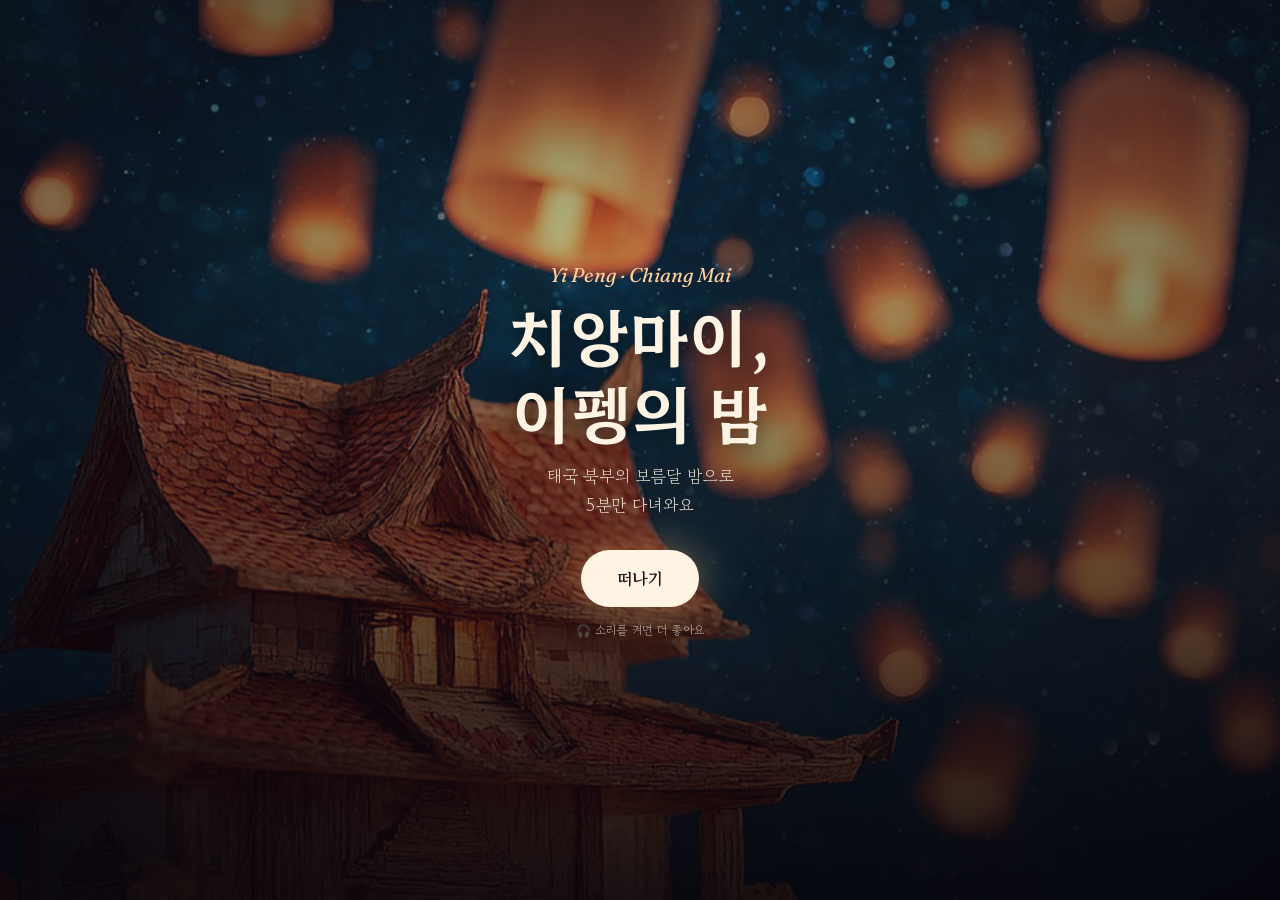
==== commit fb36ae53: "Save card is now a vintage festival poster from new Midjourney art, with your own handwriting printe" ====
--- a/visit.html
+++ b/visit.html
@@ -5,7 +5,7 @@
 <meta name="viewport" content="width=device-width,initial-scale=1,viewport-fit=cover,user-scalable=no">
 <meta name="theme-color" content="#07050c">
 <title>FÊTE · 축제에 다녀오기</title>
-<link rel="stylesheet" href="fonts/fonts.css">
+<link rel="stylesheet" href="fonts/fonts.css?v=1793675412">
 <style>
 :root{--it:'Fraunces','Hahmlet',serif;--ko:'Hahmlet','Gowun Batang',serif;--sans:'Gowun Batang',serif;--paper:#fff4e4;--gold:#ffcf9e}
 *{box-sizing:border-box;margin:0;padding:0;-webkit-tap-highlight-color:transparent}
@@ -140,6 +140,22 @@
   #shade{background:none}
 }
 #bd{display:none!important}#app{background:radial-gradient(80% 50% at 50% 45%,color-mix(in srgb,var(--fc,#ffb347) 14%,transparent),transparent 75%),#07050c}
+#save{margin-top:16px;padding:13px 26px;border-radius:99px;background:linear-gradient(135deg,var(--paper),#ffe2c2);color:#2a1420;font-weight:700;font-size:15px;box-shadow:0 0 34px color-mix(in srgb,var(--fc,#ffb347) 55%,transparent)}
+#end .btns .go2{background:transparent;color:#fff;border-color:rgba(255,255,255,.4);font-weight:400}
+
+/* 장면 전환: 흐릿하게 녹아들기 (잘림 없이) */
+.layer{filter:blur(14px) brightness(1.08);transition:opacity 1.5s ease,filter 1.5s ease}
+.layer.on{filter:none}
+/* 글자 키우기 */
+#who{font-size:13.5px;opacity:.95}
+#note{font-size:14px;line-height:1.6}
+#next{font-size:13.5px}
+#cue{font-size:15px;font-weight:700;letter-spacing:.02em}
+#place .p1{font-size:16px}
+#end .mem li{font-size:14.5px}#end .mem .t{font-size:12.5px}
+@media (min-width:900px) and (min-aspect-ratio:1/1){#who{font-size:15px}#note{font-size:16px}#next{font-size:14px}#cue{font-size:16px}}
+#shade{z-index:2}canvas#paint{z-index:2}canvas#fx{z-index:3}#held,#poem{z-index:3}#gest{z-index:4}
+@media (min-width:900px) and (min-aspect-ratio:1/1){#top{justify-content:flex-start;gap:28px}#top #snd{margin-left:auto}#chap{position:absolute;left:calc(var(--pl) + var(--pw) + 5vw);top:34px}#cue{top:22px}#line{font-size:clamp(24px,2vw,32px)}}
 </style>
 </head>
 <body>
@@ -173,10 +189,11 @@
       <ul id="learned"></ul>
     </div>
     <div class="dd" id="dday"></div>
+    <button id="save">✦ 오늘의 카드 저장하기</button>
     <div class="btns"><button id="again">처음부터</button><a class="go2" href="./">다른 축제로</a></div>
   </div>
 </div>
-<script src="js/stories.js"></script>
-<script src="js/visit.js"></script>
+<script src="js/stories.js?v=1793675412"></script>
+<script src="js/visit.js?v=1793675412"></script>
 </body>
 </html>
--- a/fonts/fonts.css
+++ b/fonts/fonts.css
@@ -3735,3 +3735,76 @@
   unicode-range: U+0000-00FF,U+0131,U+0152-0153,U+02BB-02BC,U+02C6,U+02DA,U+02DC,U+0304,U+0308,U+0329,U+2000-206F,U+20AC,U+2122,U+2191,U+2193,U+2212,U+2215,U+FEFF,U+FFFD;
 }
 
+
+/* fraunces-latin-ext-400-italic */
+@font-face {
+  font-family: 'Fraunces';
+  font-style: italic;
+  font-display: swap;
+  font-weight: 400;
+  src: url(fraunces/fraunces-latin-ext-400-italic.woff2) format('woff2');
+  unicode-range: U+0100-02BA,U+02BD-02C5,U+02C7-02CC,U+02CE-02D7,U+02DD-02FF,U+0304,U+0308,U+0329,U+1D00-1DBF,U+1E00-1E9F,U+1EF2-1EFF,U+2020,U+20A0-20AB,U+20AD-20C0,U+2113,U+2C60-2C7F,U+A720-A7FF;
+}
+/* fraunces-latin-400-italic */
+@font-face {
+  font-family: 'Fraunces';
+  font-style: italic;
+  font-display: swap;
+  font-weight: 400;
+  src: url(fraunces/fraunces-latin-400-italic.woff2) format('woff2');
+  unicode-range: U+0000-00FF,U+0131,U+0152-0153,U+02BB-02BC,U+02C6,U+02DA,U+02DC,U+0304,U+0308,U+0329,U+2000-206F,U+20AC,U+2122,U+2191,U+2193,U+2212,U+2215,U+FEFF,U+FFFD;
+}
+/* fraunces-latin-ext-600-italic */
+@font-face {
+  font-family: 'Fraunces';
+  font-style: italic;
+  font-display: swap;
+  font-weight: 600;
+  src: url(fraunces/fraunces-latin-ext-600-italic.woff2) format('woff2');
+  unicode-range: U+0100-02BA,U+02BD-02C5,U+02C7-02CC,U+02CE-02D7,U+02DD-02FF,U+0304,U+0308,U+0329,U+1D00-1DBF,U+1E00-1E9F,U+1EF2-1EFF,U+2020,U+20A0-20AB,U+20AD-20C0,U+2113,U+2C60-2C7F,U+A720-A7FF;
+}
+/* fraunces-latin-600-italic */
+@font-face {
+  font-family: 'Fraunces';
+  font-style: italic;
+  font-display: swap;
+  font-weight: 600;
+  src: url(fraunces/fraunces-latin-600-italic.woff2) format('woff2');
+  unicode-range: U+0000-00FF,U+0131,U+0152-0153,U+02BB-02BC,U+02C6,U+02DA,U+02DC,U+0304,U+0308,U+0329,U+2000-206F,U+20AC,U+2122,U+2191,U+2193,U+2212,U+2215,U+FEFF,U+FFFD;
+}
+/* fraunces-latin-ext-600-normal */
+@font-face {
+  font-family: 'Fraunces';
+  font-style: normal;
+  font-display: swap;
+  font-weight: 600;
+  src: url(fraunces/fraunces-latin-ext-600-normal.woff2) format('woff2');
+  unicode-range: U+0100-02BA,U+02BD-02C5,U+02C7-02CC,U+02CE-02D7,U+02DD-02FF,U+0304,U+0308,U+0329,U+1D00-1DBF,U+1E00-1E9F,U+1EF2-1EFF,U+2020,U+20A0-20AB,U+20AD-20C0,U+2113,U+2C60-2C7F,U+A720-A7FF;
+}
+/* fraunces-latin-600-normal */
+@font-face {
+  font-family: 'Fraunces';
+  font-style: normal;
+  font-display: swap;
+  font-weight: 600;
+  src: url(fraunces/fraunces-latin-600-normal.woff2) format('woff2');
+  unicode-range: U+0000-00FF,U+0131,U+0152-0153,U+02BB-02BC,U+02C6,U+02DA,U+02DC,U+0304,U+0308,U+0329,U+2000-206F,U+20AC,U+2122,U+2191,U+2193,U+2212,U+2215,U+FEFF,U+FFFD;
+}
+/* fraunces-latin-ext-900-normal */
+@font-face {
+  font-family: 'Fraunces';
+  font-style: normal;
+  font-display: swap;
+  font-weight: 900;
+  src: url(fraunces/fraunces-latin-ext-900-normal.woff2) format('woff2');
+  unicode-range: U+0100-02BA,U+02BD-02C5,U+02C7-02CC,U+02CE-02D7,U+02DD-02FF,U+0304,U+0308,U+0329,U+1D00-1DBF,U+1E00-1E9F,U+1EF2-1EFF,U+2020,U+20A0-20AB,U+20AD-20C0,U+2113,U+2C60-2C7F,U+A720-A7FF;
+}
+/* fraunces-latin-900-normal */
+@font-face {
+  font-family: 'Fraunces';
+  font-style: normal;
+  font-display: swap;
+  font-weight: 900;
+  src: url(fraunces/fraunces-latin-900-normal.woff2) format('woff2');
+  unicode-range: U+0000-00FF,U+0131,U+0152-0153,U+02BB-02BC,U+02C6,U+02DA,U+02DC,U+0304,U+0308,U+0329,U+2000-206F,U+20AC,U+2122,U+2191,U+2193,U+2212,U+2215,U+FEFF,U+FFFD;
+}
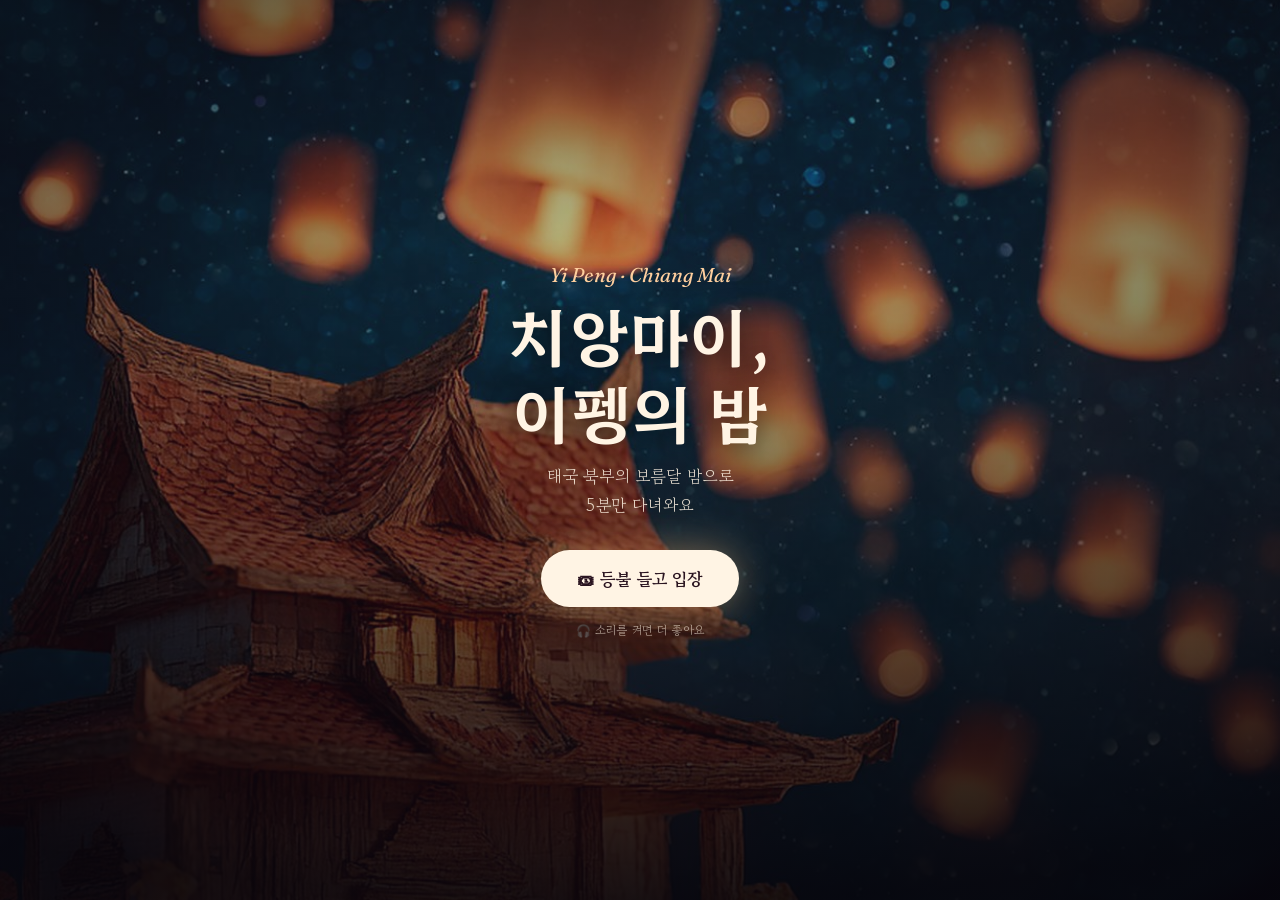
==== commit 620ca162: "Lantern/memo pen-eraser-clear tools, festival entrance buttons, copy proofreading, double-tap skip f" ====
--- a/visit.html
+++ b/visit.html
@@ -156,6 +156,18 @@
 @media (min-width:900px) and (min-aspect-ratio:1/1){#who{font-size:15px}#note{font-size:16px}#next{font-size:14px}#cue{font-size:16px}}
 #shade{z-index:2}canvas#paint{z-index:2}canvas#fx{z-index:3}#held,#poem{z-index:3}#gest{z-index:4}
 @media (min-width:900px) and (min-aspect-ratio:1/1){#top{justify-content:flex-start;gap:28px}#top #snd{margin-left:auto}#chap{position:absolute;left:calc(var(--pl) + var(--pw) + 5vw);top:34px}#cue{top:22px}#line{font-size:clamp(24px,2vw,32px)}}
+
+/* 안내 문구·상단바·자막이 초/터치 영역을 가리지 않게 */
+#cue,#top,#say,#next{pointer-events:none}#top button,#top a,#snd,#say a{pointer-events:auto}
+
+/* 등불·메모지: 쓰기 / 지우개 / 모두 지우기 */
+#wtool{position:absolute;left:50%;bottom:calc(262px + env(safe-area-inset-bottom));transform:translateX(-50%);z-index:8;display:flex;gap:4px;padding:4px;border-radius:99px;background:rgba(10,6,14,.55);backdrop-filter:blur(8px);-webkit-backdrop-filter:blur(8px);border:1px solid rgba(255,240,220,.18);opacity:0;pointer-events:none;transition:opacity .5s;white-space:nowrap}
+#wtool.on{opacity:1;pointer-events:auto}
+#wtool button{padding:7px 13px;border-radius:99px;font-size:12.5px;color:#fff3e4;background:transparent;border:0;letter-spacing:.02em}
+#wtool button.sel{background:var(--paper);color:#2a1420;font-weight:700}
+#done.on{opacity:1;pointer-events:auto}
+@media (max-width:899px),(max-aspect-ratio:1/1){#done{bottom:calc(212px + env(safe-area-inset-bottom))}}
+@media (min-width:900px) and (min-aspect-ratio:1/1){#wtool{left:calc(var(--pl) + var(--pw)/2);bottom:98px}#wtool button{font-size:14px;padding:8px 16px}}
 </style>
 </head>
 <body>
@@ -170,6 +182,7 @@
   <div id="top"><div class="mark">FÊTE</div><div id="chap"></div><button id="snd">소리 끄기</button></div>
   <div id="place"><div class="p1"></div><div class="p2"></div></div>
   <div id="cue"></div>
+  <div id="wtool"><button data-m="pen" class="sel">✎ 쓰기</button><button data-m="erase">⌫ 지우개</button><button data-m="clear">↺ 모두 지우기</button></div>
   <button id="done">다 적었어요</button>
   <div id="say"><div id="who"></div><div id="line"></div><div id="note"></div></div>
   <div id="next">눌러서 계속 ›</div>
@@ -177,7 +190,7 @@
     <div class="k"></div>
     <h1></h1>
     <p></p>
-    <button id="go">떠나기</button>
+    <button id="go">🎟 축제 입장</button>
     <small>🎧 소리를 켜면 더 좋아요</small>
   </div>
   <div class="card" id="end">
@@ -193,7 +206,7 @@
     <div class="btns"><button id="again">처음부터</button><a class="go2" href="./">다른 축제로</a></div>
   </div>
 </div>
-<script src="js/stories.js?v=1793675412"></script>
-<script src="js/visit.js?v=1793675412"></script>
+<script src="js/stories.js?v=20d"></script>
+<script src="js/visit.js?v=20d"></script>
 </body>
 </html>
